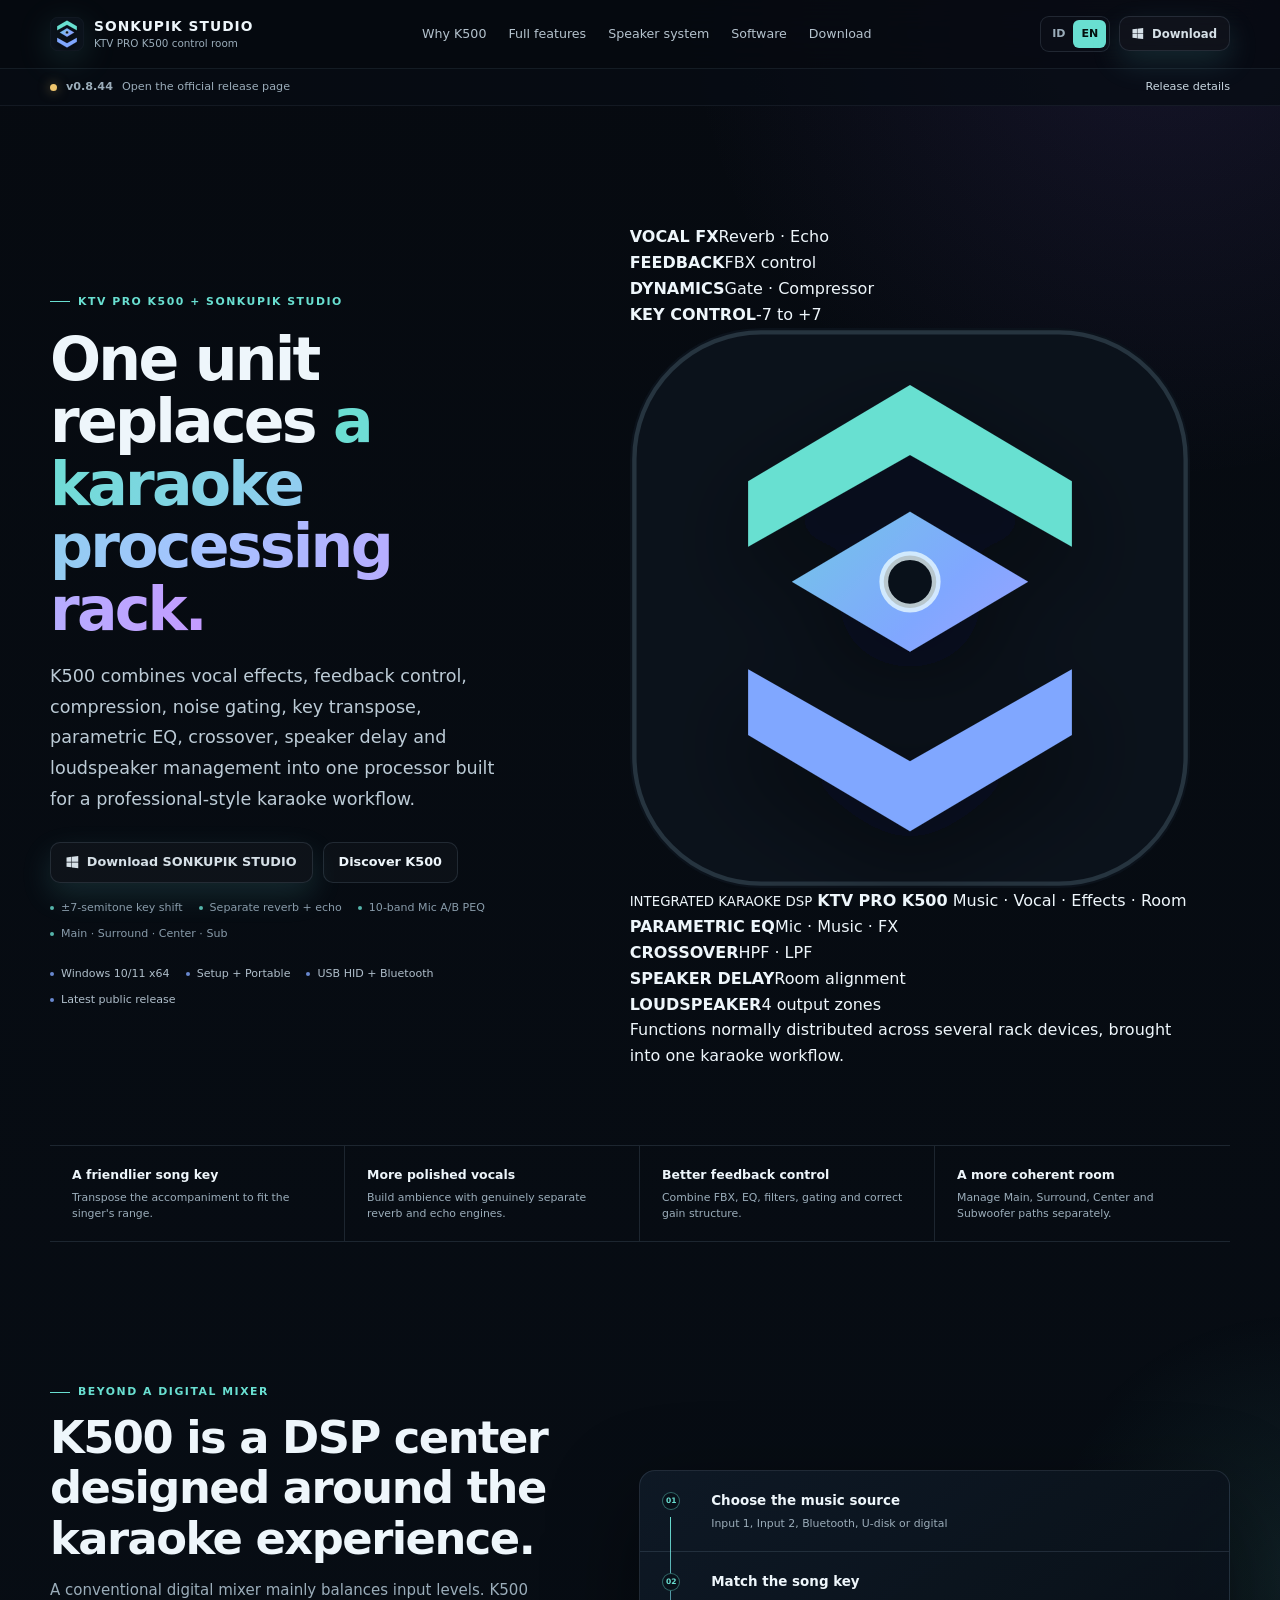
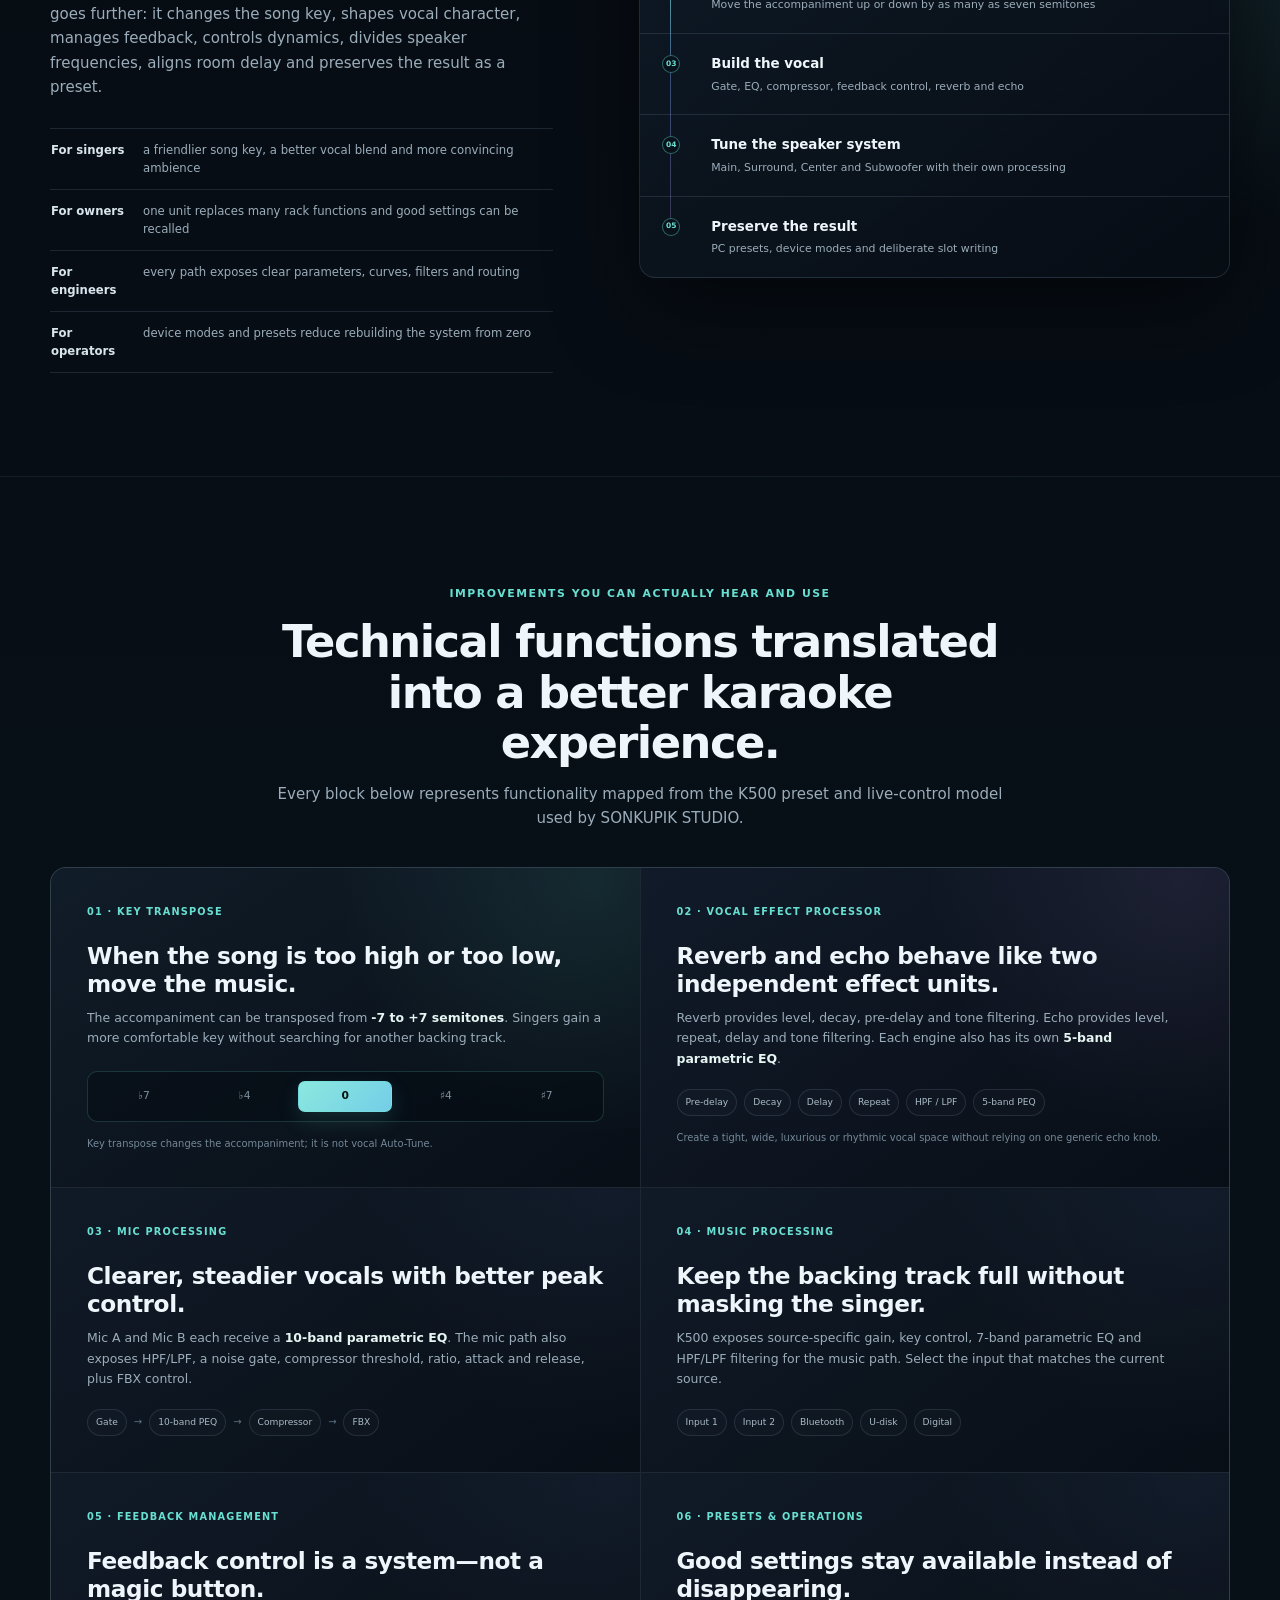
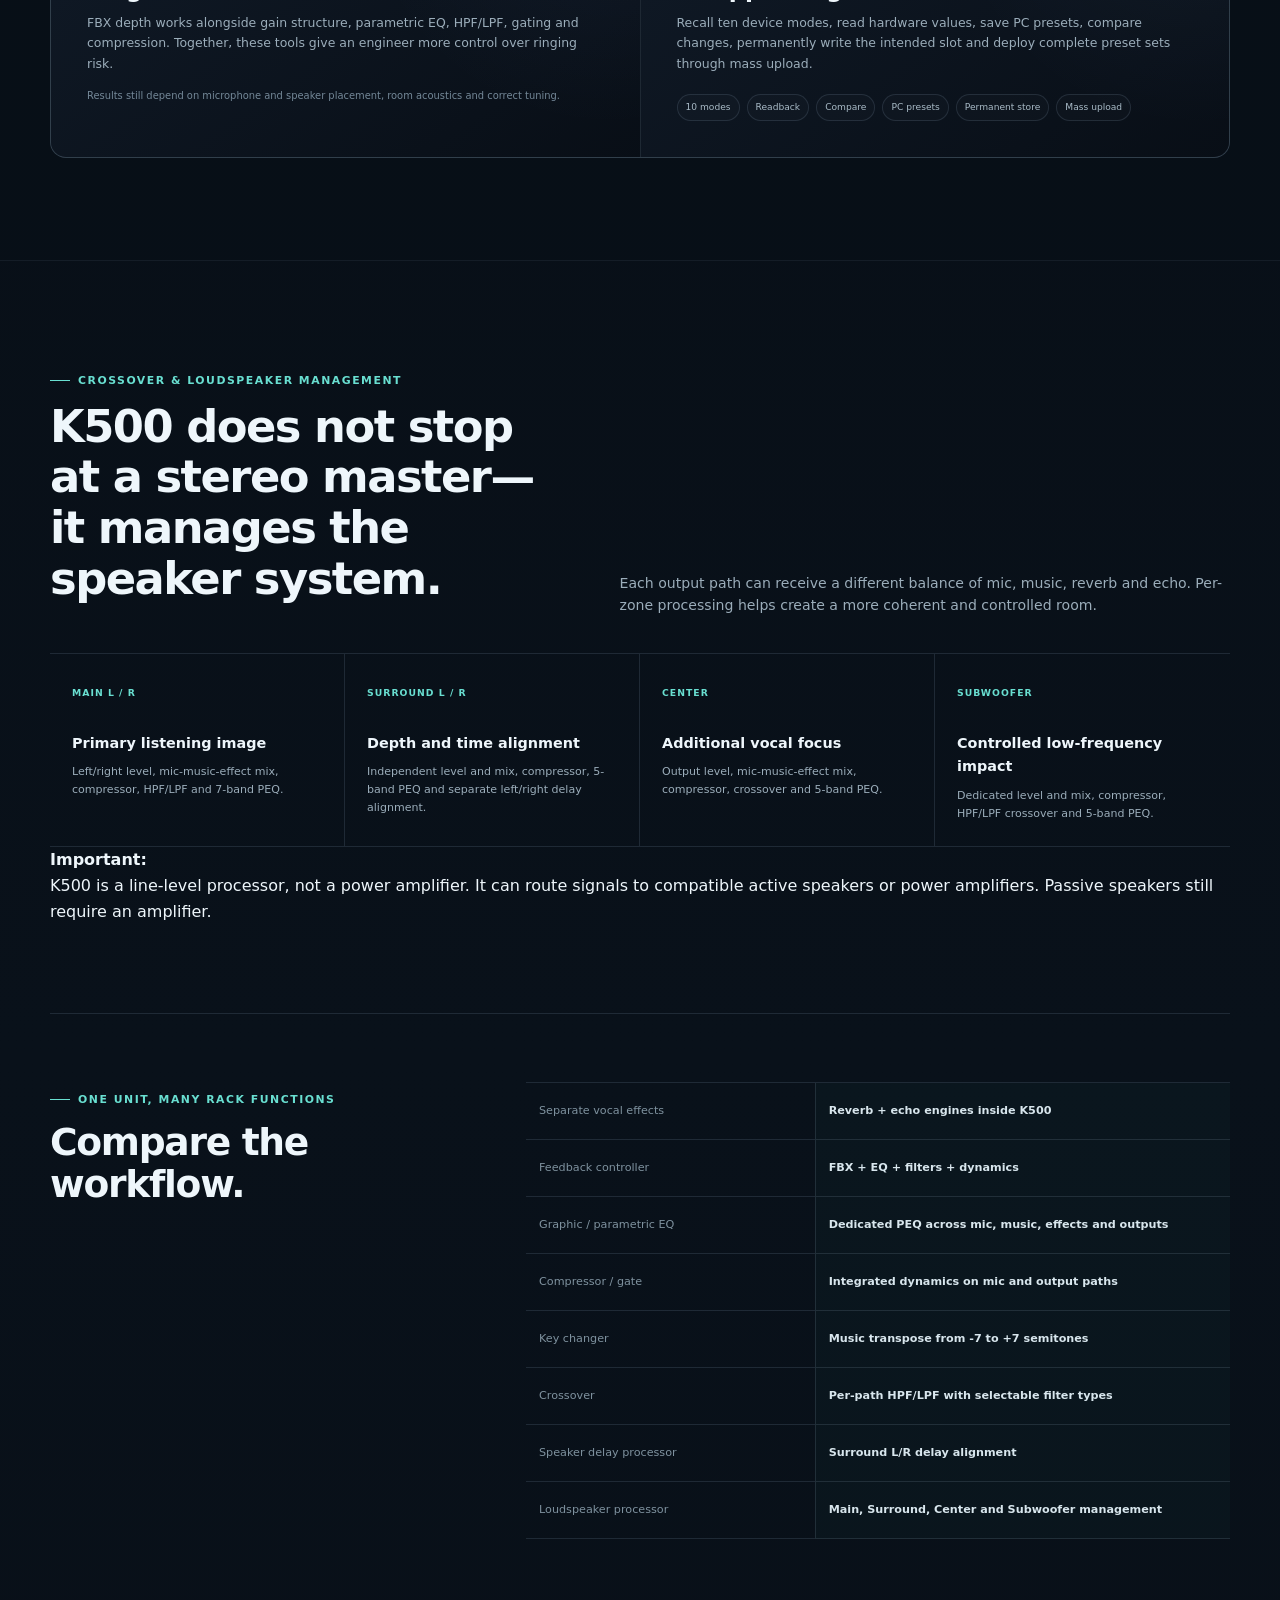
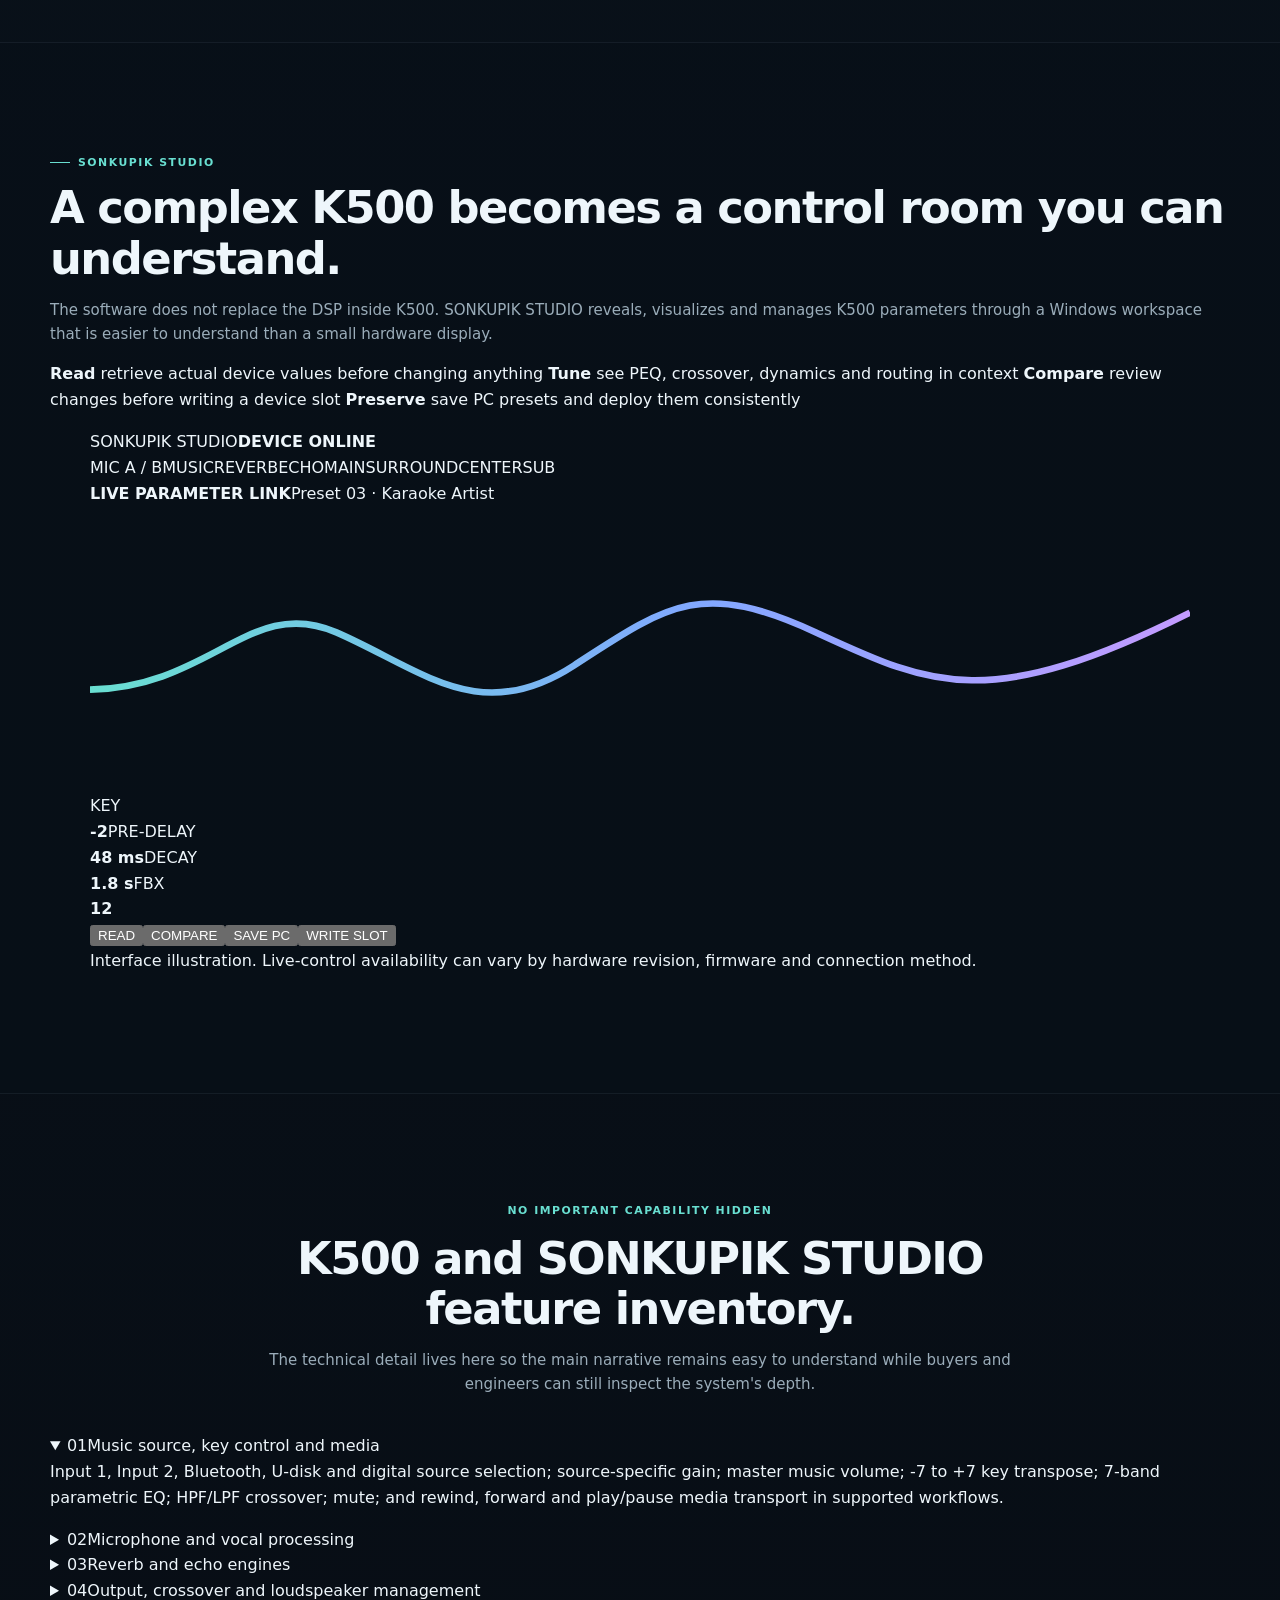
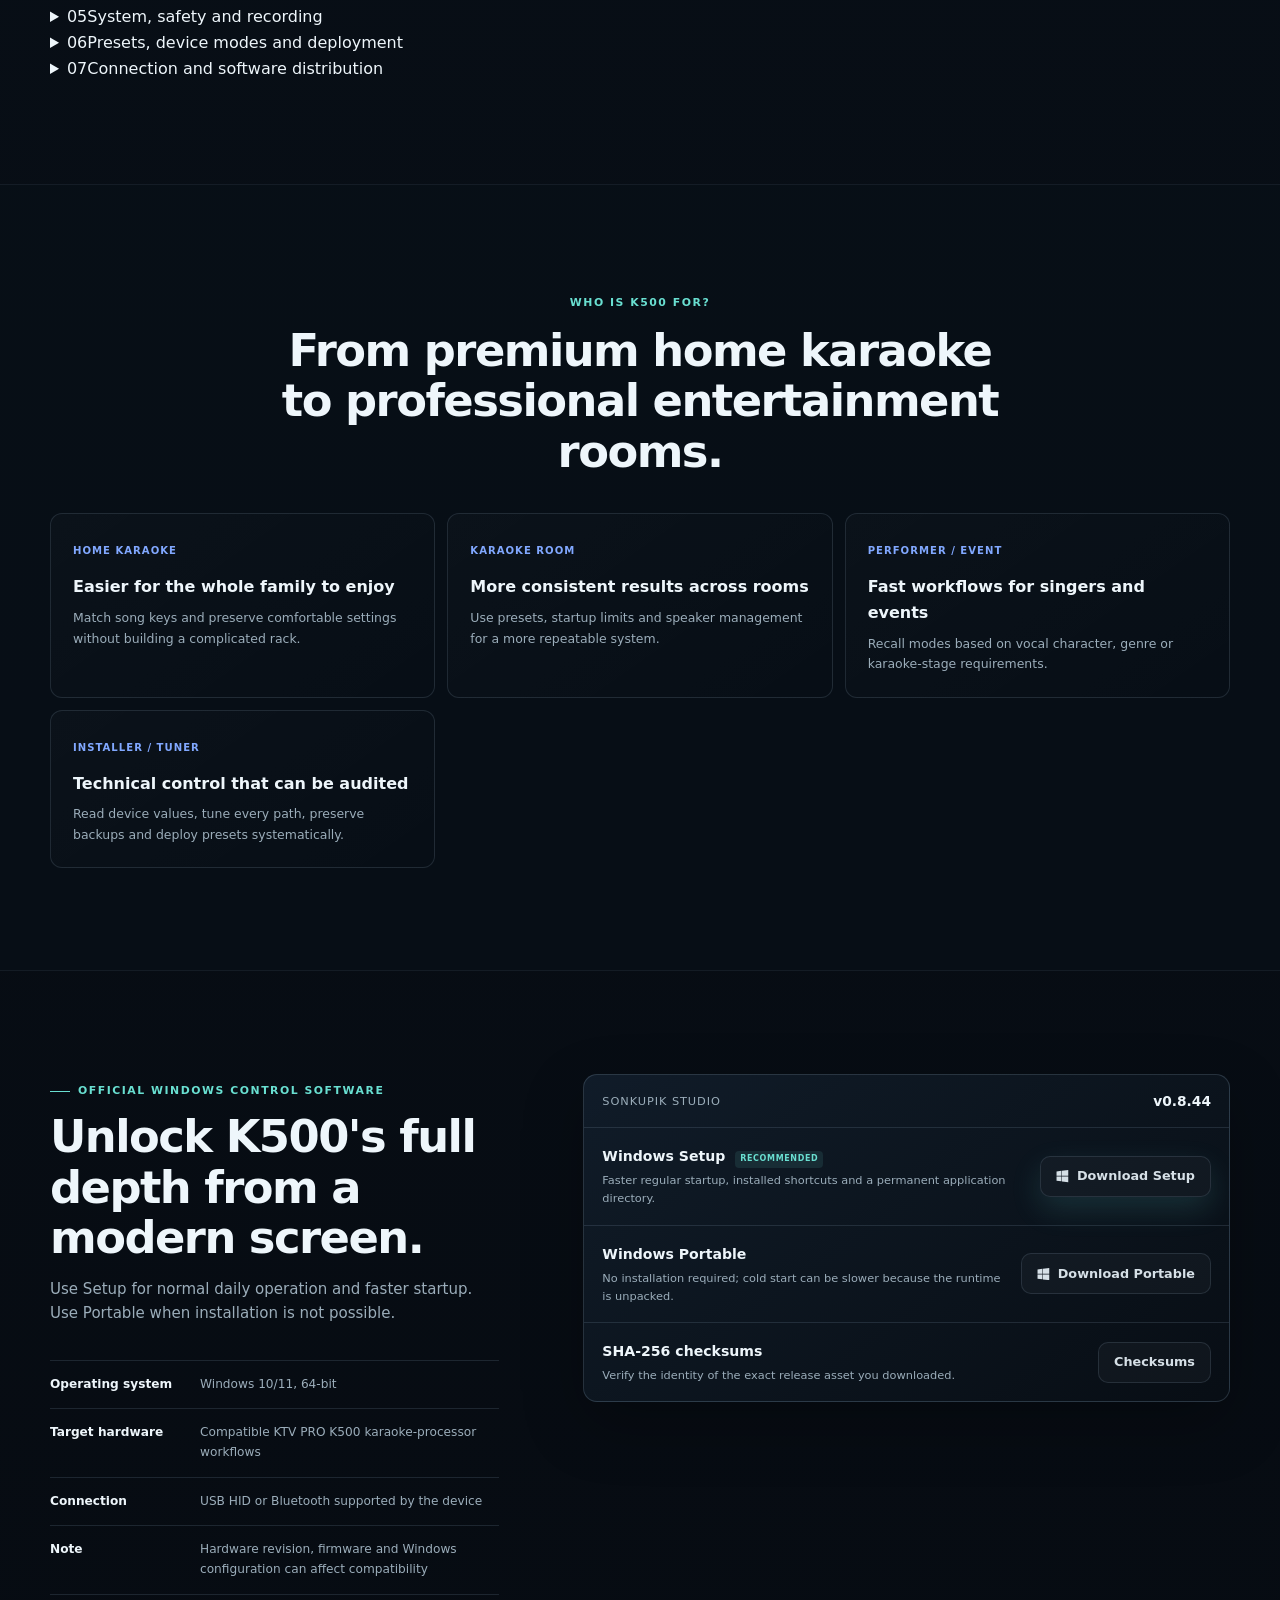
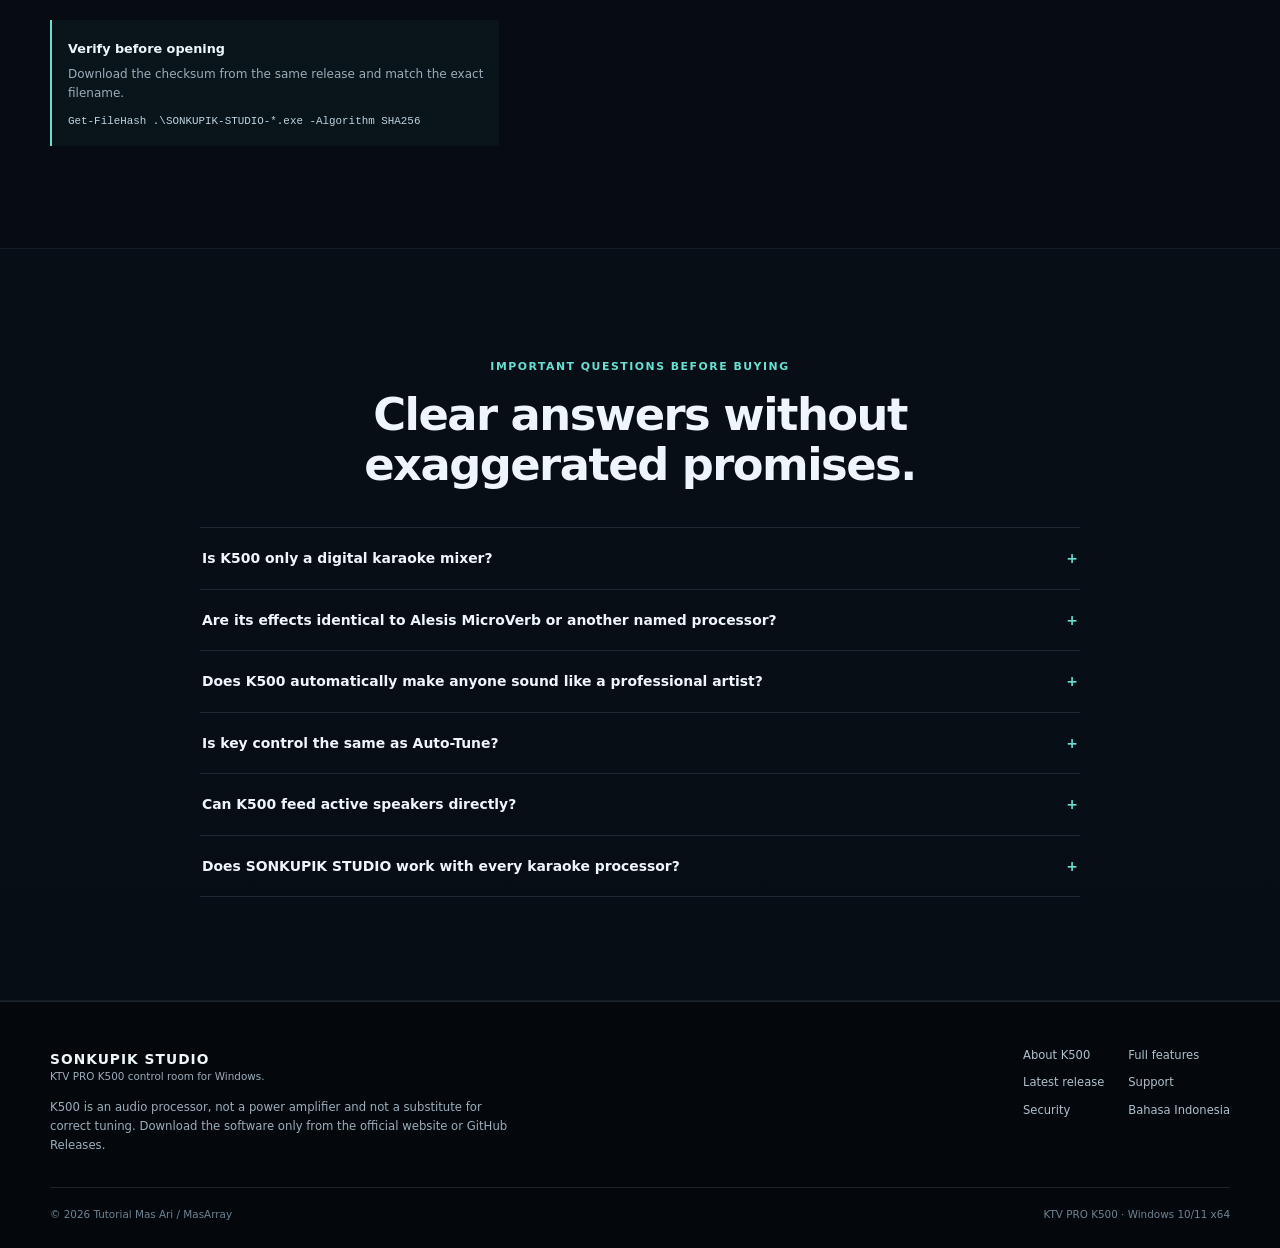
==== site/en/index.html @ 34086958 "Add English K500 landing page under en" ====
<!doctype html>
<html lang="en" data-site-root="../">
<head>
  <meta charset="utf-8">
  <meta name="viewport" content="width=device-width,initial-scale=1">
  <title>KTV PRO K500 — Complete Karaoke Processor + SONKUPIK STUDIO</title>
  <meta name="description" content="KTV PRO K500 combines vocal effects, feedback control, compressor, noise gate, key transpose, parametric EQ, crossover and loudspeaker management in one karaoke processor.">
  <meta name="robots" content="index,follow,max-image-preview:large,max-snippet:-1,max-video-preview:-1">
  <meta name="author" content="Tutorial Mas Ari / MasArray">
  <meta name="theme-color" content="#060a10">
  <meta name="color-scheme" content="dark">
  <meta name="referrer" content="strict-origin-when-cross-origin">
  <link rel="canonical" href="https://masarray.github.io/sonkupik-studio/en/">
  <link rel="alternate" hreflang="id" href="https://masarray.github.io/sonkupik-studio/">
  <link rel="alternate" hreflang="en" href="https://masarray.github.io/sonkupik-studio/en/">
  <link rel="alternate" hreflang="x-default" href="https://masarray.github.io/sonkupik-studio/">
  <link rel="sitemap" type="application/xml" href="https://masarray.github.io/sonkupik-studio/sitemap.xml">
  <meta property="og:title" content="KTV PRO K500 — One Unit Replaces a Karaoke Processing Rack">
  <meta property="og:description" content="Vocal effects, feedback control, compression, key transpose, parametric EQ, crossover and speaker management—integrated into one karaoke processor.">
  <meta property="og:type" content="website">
  <meta property="og:url" content="https://masarray.github.io/sonkupik-studio/en/">
  <meta property="og:site_name" content="SONKUPIK STUDIO">
  <meta property="og:image" content="https://masarray.github.io/sonkupik-studio/assets/sonkupik-studio-preview.svg">
  <meta property="og:locale" content="en_US">
  <meta property="og:locale:alternate" content="id_ID">
  <meta name="twitter:card" content="summary_large_image">
  <meta name="twitter:title" content="KTV PRO K500 + SONKUPIK STUDIO">
  <meta name="twitter:description" content="One karaoke DSP center for song key, vocals, feedback, speakers and presets.">
  <meta name="twitter:image" content="https://masarray.github.io/sonkupik-studio/assets/sonkupik-studio-preview.svg">
  <link rel="icon" href="../assets/sonkupik-mark.svg" type="image/svg+xml">
  <link rel="manifest" href="../site.webmanifest">
  <link rel="stylesheet" href="../styles.css">
  <link rel="stylesheet" href="../product-features.css">
  <script id="software-structured-data" type="application/ld+json">
  {
    "@context":"https://schema.org",
    "@graph":[
      {
        "@type":"WebSite",
        "@id":"https://masarray.github.io/sonkupik-studio/en/#website",
        "url":"https://masarray.github.io/sonkupik-studio/en/",
        "name":"SONKUPIK STUDIO",
        "inLanguage":"en"
      },
      {
        "@type":"Organization",
        "@id":"https://masarray.github.io/sonkupik-studio/#publisher",
        "name":"MasArray",
        "alternateName":"Tutorial Mas Ari",
        "url":"https://github.com/masarray"
      },
      {
        "@type":"Product",
        "@id":"https://masarray.github.io/sonkupik-studio/#k500",
        "name":"KTV PRO K500",
        "brand":{"@type":"Brand","name":"Recording Tech"},
        "category":"Purpose-built digital karaoke audio processor",
        "description":"An integrated karaoke processor with music key transpose, separate reverb and echo, feedback control, noise gate, compressor, parametric EQ, crossover and multi-output loudspeaker management.",
        "isRelatedTo":{"@id":"https://masarray.github.io/sonkupik-studio/#software"}
      },
      {
        "@type":"SoftwareApplication",
        "@id":"https://masarray.github.io/sonkupik-studio/#software",
        "name":"SONKUPIK STUDIO",
        "applicationCategory":"MultimediaApplication",
        "applicationSubCategory":"KTV PRO K500 control and preset-management software",
        "operatingSystem":"Windows 10/11 64-bit",
        "softwareVersion":"0.8.44",
        "description":"A Windows control room for reading, adjusting, comparing and preserving parameters on compatible KTV PRO K500 karaoke processors.",
        "url":"https://masarray.github.io/sonkupik-studio/en/",
        "downloadUrl":"https://github.com/masarray/sonkupik-studio/releases/latest",
        "releaseNotes":"https://github.com/masarray/sonkupik-studio/releases/latest",
        "isAccessibleForFree":true,
        "inLanguage":["id","en"],
        "featureList":[
          "Music key transpose from -7 to +7 semitones",
          "Separate reverb with level decay pre-delay filters and PEQ",
          "Separate echo with level repeat delay filters and PEQ",
          "10-band parametric EQ for Mic A and Mic B",
          "Parametric EQ across music effects and output paths",
          "Noise gate compressor and FBX feedback-control depth",
          "HPF LPF crossover and selectable filter types",
          "Main Surround Center and Subwoofer output management",
          "Independent left and right surround delay alignment",
          "Multi-source music routing with source-specific gain",
          "Ten equipment-mode or device slots",
          "PC presets mass upload readback compare and permanent store",
          "Live control through USB HID and Bluetooth"
        ],
        "publisher":{"@id":"https://masarray.github.io/sonkupik-studio/#publisher"},
        "offers":{
          "@type":"Offer",
          "price":"0",
          "priceCurrency":"USD",
          "availability":"https://schema.org/InStock",
          "url":"https://github.com/masarray/sonkupik-studio/releases/latest"
        }
      }
    ]
  }
  </script>
  <script src="../app.js" defer></script>
</head>
<body>
<a class="skip-link" href="#main">Skip to main content</a>

<header class="site-header">
  <div class="container nav-shell">
    <a class="brand" href="../" aria-label="SONKUPIK STUDIO home">
      <img class="brand-mark" src="../assets/sonkupik-mark.svg" width="34" height="34" alt="">
      <span class="brand-copy"><strong>SONKUPIK STUDIO</strong><small>KTV PRO K500 control room</small></span>
    </a>
    <nav class="desktop-nav" aria-label="Main navigation">
      <a href="#why">Why K500</a>
      <a href="#features">Full features</a>
      <a href="#speakers">Speaker system</a>
      <a href="#software">Software</a>
      <a href="#download">Download</a>
    </nav>
    <div class="nav-actions">
      <div class="lang-switch" aria-label="Language">
        <a href="../" lang="id">ID</a>
        <a href="./" lang="en" aria-current="page">EN</a>
      </div>
      <a class="button primary compact" data-download="setup" href="https://github.com/masarray/sonkupik-studio/releases/latest">Download</a>
    </div>
  </div>
</header>

<div class="release-strip" role="status" aria-live="polite">
  <div class="container release-strip-inner">
    <span class="status-dot" aria-hidden="true"></span>
    <strong data-release-version>v0.8.44</strong>
    <span data-release-status>Checking the official distribution…</span>
    <a data-release-link href="https://github.com/masarray/sonkupik-studio/releases/latest">Release details</a>
  </div>
</div>

<main id="main">
<section class="hero hero-convergence">
  <div class="container hero-grid">
    <div class="hero-copy">
      <span class="eyebrow">KTV PRO K500 + SONKUPIK STUDIO</span>
      <h1>One unit replaces <span>a karaoke processing rack.</span></h1>
      <p class="hero-lead">K500 combines vocal effects, feedback control, compression, noise gating, key transpose, parametric EQ, crossover, speaker delay and loudspeaker management into one processor built for a professional-style karaoke workflow.</p>
      <div class="hero-actions">
        <a class="button primary" data-download="setup" href="https://github.com/masarray/sonkupik-studio/releases/latest">Download SONKUPIK STUDIO</a>
        <a class="button secondary" href="#why">Discover K500</a>
      </div>
      <p class="micro-trust">
        <span>±7-semitone key shift</span>
        <span>Separate reverb + echo</span>
        <span>10-band Mic A/B PEQ</span>
        <span>Main · Surround · Center · Sub</span>
      </p>
      <div class="release-meta">
        <span>Windows 10/11 x64</span>
        <span>Setup + Portable</span>
        <span>USB HID + Bluetooth</span>
        <span data-release-date>Latest public release</span>
      </div>
    </div>

    <figure class="integrated-rack" aria-label="Multiple audio processing functions integrated into KTV PRO K500">
      <div class="rack-grid">
        <div class="rack-module"><b>VOCAL FX</b><span>Reverb · Echo</span></div>
        <div class="rack-module"><b>FEEDBACK</b><span>FBX control</span></div>
        <div class="rack-module"><b>DYNAMICS</b><span>Gate · Compressor</span></div>
        <div class="rack-module"><b>KEY CONTROL</b><span>-7 to +7</span></div>
        <div class="rack-core">
          <img src="../assets/sonkupik-mark.svg" alt="">
          <small>INTEGRATED KARAOKE DSP</small>
          <strong>KTV PRO K500</strong>
          <span>Music · Vocal · Effects · Room</span>
        </div>
        <div class="rack-module"><b>PARAMETRIC EQ</b><span>Mic · Music · FX</span></div>
        <div class="rack-module"><b>CROSSOVER</b><span>HPF · LPF</span></div>
        <div class="rack-module"><b>SPEAKER DELAY</b><span>Room alignment</span></div>
        <div class="rack-module"><b>LOUDSPEAKER</b><span>4 output zones</span></div>
      </div>
      <figcaption>Functions normally distributed across several rack devices, brought into one karaoke workflow.</figcaption>
    </figure>
  </div>
</section>

<section class="trust-band" aria-label="K500 value summary">
  <div class="container trust-grid">
    <div class="trust-item"><strong>A friendlier song key</strong><span>Transpose the accompaniment to fit the singer's range.</span></div>
    <div class="trust-item"><strong>More polished vocals</strong><span>Build ambience with genuinely separate reverb and echo engines.</span></div>
    <div class="trust-item"><strong>Better feedback control</strong><span>Combine FBX, EQ, filters, gating and correct gain structure.</span></div>
    <div class="trust-item"><strong>A more coherent room</strong><span>Manage Main, Surround, Center and Subwoofer paths separately.</span></div>
  </div>
</section>

<section id="why" class="section product-intro">
  <div class="container product-intro-grid">
    <div>
      <span class="eyebrow">Beyond a digital mixer</span>
      <h2>K500 is a DSP center designed around the karaoke experience.</h2>
      <p class="section-lead">A conventional digital mixer mainly balances input levels. K500 goes further: it changes the song key, shapes vocal character, manages feedback, controls dynamics, divides speaker frequencies, aligns room delay and preserves the result as a preset.</p>
      <div class="product-facts">
        <span><b>For singers</b> a friendlier song key, a better vocal blend and more convincing ambience</span>
        <span><b>For owners</b> one unit replaces many rack functions and good settings can be recalled</span>
        <span><b>For engineers</b> every path exposes clear parameters, curves, filters and routing</span>
        <span><b>For operators</b> device modes and presets reduce rebuilding the system from zero</span>
      </div>
    </div>
    <div class="signal-story" aria-label="K500 signal journey">
      <div><i>01</i><strong>Choose the music source</strong><span>Input 1, Input 2, Bluetooth, U-disk or digital</span></div>
      <div><i>02</i><strong>Match the song key</strong><span>Move the accompaniment up or down by as many as seven semitones</span></div>
      <div><i>03</i><strong>Build the vocal</strong><span>Gate, EQ, compressor, feedback control, reverb and echo</span></div>
      <div><i>04</i><strong>Tune the speaker system</strong><span>Main, Surround, Center and Subwoofer with their own processing</span></div>
      <div><i>05</i><strong>Preserve the result</strong><span>PC presets, device modes and deliberate slot writing</span></div>
    </div>
  </div>
</section>

<section id="features" class="section alt">
  <div class="container">
    <div class="section-heading centered">
      <span class="eyebrow">Improvements you can actually hear and use</span>
      <h2>Technical functions translated into a better karaoke experience.</h2>
      <p class="section-lead">Every block below represents functionality mapped from the K500 preset and live-control model used by SONKUPIK STUDIO.</p>
    </div>

    <div class="consumer-feature-grid">
      <article class="consumer-feature feature-key">
        <span class="feature-kicker">01 · KEY TRANSPOSE</span>
        <h3>When the song is too high or too low, move the music.</h3>
        <p>The accompaniment can be transposed from <strong>-7 to +7 semitones</strong>. Singers gain a more comfortable key without searching for another backing track.</p>
        <div class="key-tape" aria-label="Key transpose range"><span>♭7</span><span>♭4</span><b>0</b><span>♯4</span><span>♯7</span></div>
        <small>Key transpose changes the accompaniment; it is not vocal Auto-Tune.</small>
      </article>

      <article class="consumer-feature feature-fx">
        <span class="feature-kicker">02 · VOCAL EFFECT PROCESSOR</span>
        <h3>Reverb and echo behave like two independent effect units.</h3>
        <p>Reverb provides level, decay, pre-delay and tone filtering. Echo provides level, repeat, delay and tone filtering. Each engine also has its own <strong>5-band parametric EQ</strong>.</p>
        <div class="fx-pills"><span>Pre-delay</span><span>Decay</span><span>Delay</span><span>Repeat</span><span>HPF / LPF</span><span>5-band PEQ</span></div>
        <small>Create a tight, wide, luxurious or rhythmic vocal space without relying on one generic echo knob.</small>
      </article>

      <article class="consumer-feature">
        <span class="feature-kicker">03 · MIC PROCESSING</span>
        <h3>Clearer, steadier vocals with better peak control.</h3>
        <p>Mic A and Mic B each receive a <strong>10-band parametric EQ</strong>. The mic path also exposes HPF/LPF, a noise gate, compressor threshold, ratio, attack and release, plus FBX control.</p>
        <div class="mini-chain"><span>Gate</span><i>→</i><span>10-band PEQ</span><i>→</i><span>Compressor</span><i>→</i><span>FBX</span></div>
      </article>

      <article class="consumer-feature">
        <span class="feature-kicker">04 · MUSIC PROCESSING</span>
        <h3>Keep the backing track full without masking the singer.</h3>
        <p>K500 exposes source-specific gain, key control, 7-band parametric EQ and HPF/LPF filtering for the music path. Select the input that matches the current source.</p>
        <div class="source-list"><span>Input 1</span><span>Input 2</span><span>Bluetooth</span><span>U-disk</span><span>Digital</span></div>
      </article>

      <article class="consumer-feature">
        <span class="feature-kicker">05 · FEEDBACK MANAGEMENT</span>
        <h3>Feedback control is a system—not a magic button.</h3>
        <p>FBX depth works alongside gain structure, parametric EQ, HPF/LPF, gating and compression. Together, these tools give an engineer more control over ringing risk.</p>
        <small>Results still depend on microphone and speaker placement, room acoustics and correct tuning.</small>
      </article>

      <article class="consumer-feature">
        <span class="feature-kicker">06 · PRESETS & OPERATIONS</span>
        <h3>Good settings stay available instead of disappearing.</h3>
        <p>Recall ten device modes, read hardware values, save PC presets, compare changes, permanently write the intended slot and deploy complete preset sets through mass upload.</p>
        <div class="fx-pills"><span>10 modes</span><span>Readback</span><span>Compare</span><span>PC presets</span><span>Permanent store</span><span>Mass upload</span></div>
      </article>
    </div>
  </div>
</section>

<section id="speakers" class="section">
  <div class="container">
    <div class="split-heading">
      <div class="section-heading">
        <span class="eyebrow">Crossover & loudspeaker management</span>
        <h2>K500 does not stop at a stereo master—it manages the speaker system.</h2>
      </div>
      <p>Each output path can receive a different balance of mic, music, reverb and echo. Per-zone processing helps create a more coherent and controlled room.</p>
    </div>

    <div class="room-routing">
      <article><span>MAIN L / R</span><h3>Primary listening image</h3><p>Left/right level, mic-music-effect mix, compressor, HPF/LPF and 7-band PEQ.</p></article>
      <article><span>SURROUND L / R</span><h3>Depth and time alignment</h3><p>Independent level and mix, compressor, 5-band PEQ and separate left/right delay alignment.</p></article>
      <article><span>CENTER</span><h3>Additional vocal focus</h3><p>Output level, mic-music-effect mix, compressor, crossover and 5-band PEQ.</p></article>
      <article><span>SUBWOOFER</span><h3>Controlled low-frequency impact</h3><p>Dedicated level and mix, compressor, HPF/LPF crossover and 5-band PEQ.</p></article>
    </div>

    <div class="system-note">
      <strong>Important:</strong>
      <p>K500 is a line-level processor, not a power amplifier. It can route signals to compatible active speakers or power amplifiers. Passive speakers still require an amplifier.</p>
    </div>

    <div class="beyond-mixer">
      <div><span class="eyebrow">One unit, many rack functions</span><h2>Compare the workflow.</h2></div>
      <div class="comparison-grid">
        <span>Separate vocal effects</span><strong>Reverb + echo engines inside K500</strong>
        <span>Feedback controller</span><strong>FBX + EQ + filters + dynamics</strong>
        <span>Graphic / parametric EQ</span><strong>Dedicated PEQ across mic, music, effects and outputs</strong>
        <span>Compressor / gate</span><strong>Integrated dynamics on mic and output paths</strong>
        <span>Key changer</span><strong>Music transpose from -7 to +7 semitones</strong>
        <span>Crossover</span><strong>Per-path HPF/LPF with selectable filter types</strong>
        <span>Speaker delay processor</span><strong>Surround L/R delay alignment</strong>
        <span>Loudspeaker processor</span><strong>Main, Surround, Center and Subwoofer management</strong>
      </div>
    </div>
  </div>
</section>

<section id="software" class="section alt">
  <div class="container software-story-grid">
    <div>
      <span class="eyebrow">SONKUPIK STUDIO</span>
      <h2>A complex K500 becomes a control room you can understand.</h2>
      <p class="section-lead">The software does not replace the DSP inside K500. SONKUPIK STUDIO reveals, visualizes and manages K500 parameters through a Windows workspace that is easier to understand than a small hardware display.</p>
      <div class="software-benefits">
        <span><b>Read</b> retrieve actual device values before changing anything</span>
        <span><b>Tune</b> see PEQ, crossover, dynamics and routing in context</span>
        <span><b>Compare</b> review changes before writing a device slot</span>
        <span><b>Preserve</b> save PC presets and deploy them consistently</span>
      </div>
    </div>

    <figure class="software-console">
      <div class="console-top"><span>SONKUPIK STUDIO</span><b>DEVICE ONLINE</b></div>
      <div class="console-grid">
        <aside><span>MIC A / B</span><span>MUSIC</span><span>REVERB</span><span>ECHO</span><span>MAIN</span><span>SURROUND</span><span>CENTER</span><span>SUB</span></aside>
        <div class="console-main">
          <div class="console-status"><b>LIVE PARAMETER LINK</b><span>Preset 03 · Karaoke Artist</span></div>
          <div class="console-curve"><i></i><i></i><i></i><i></i><svg viewBox="0 0 500 130" preserveAspectRatio="none" aria-hidden="true"><path d="M0 83 C55 82 73 40 112 57 S177 100 220 72 S278 33 330 57 S408 94 500 48" fill="none" stroke="url(#console-gradient-en)" stroke-width="3"/><defs><linearGradient id="console-gradient-en"><stop stop-color="#69dfd1"/><stop offset=".55" stop-color="#81a8ff"/><stop offset="1" stop-color="#c49bff"/></linearGradient></defs></svg></div>
          <div class="console-controls"><span>KEY<br><b>-2</b></span><span>PRE-DELAY<br><b>48 ms</b></span><span>DECAY<br><b>1.8 s</b></span><span>FBX<br><b>12</b></span></div>
          <div class="console-actions"><button type="button">READ</button><button type="button">COMPARE</button><button type="button">SAVE PC</button><button class="active" type="button">WRITE SLOT</button></div>
        </div>
      </div>
      <figcaption>Interface illustration. Live-control availability can vary by hardware revision, firmware and connection method.</figcaption>
    </figure>
  </div>
</section>

<section class="section">
  <div class="container">
    <div class="section-heading centered">
      <span class="eyebrow">No important capability hidden</span>
      <h2>K500 and SONKUPIK STUDIO feature inventory.</h2>
      <p class="section-lead">The technical detail lives here so the main narrative remains easy to understand while buyers and engineers can still inspect the system's depth.</p>
    </div>

    <div class="feature-inventory">
      <details open>
        <summary><span>01</span>Music source, key control and media</summary>
        <div><p>Input 1, Input 2, Bluetooth, U-disk and digital source selection; source-specific gain; master music volume; -7 to +7 key transpose; 7-band parametric EQ; HPF/LPF crossover; mute; and rewind, forward and play/pause media transport in supported workflows.</p></div>
      </details>
      <details>
        <summary><span>02</span>Microphone and vocal processing</summary>
        <div><p>Mic A and Mic B level; 10-band PEQ for each group; EQ link; HPF/LPF; noise gate; compressor threshold, ratio, attack and release; shared FBX depth; top mic volume; initial and maximum mic volume.</p></div>
      </details>
      <details>
        <summary><span>03</span>Reverb and echo engines</summary>
        <div><p>Reverb level, decay, pre-delay, HPF, LPF and 5-band PEQ. Echo level, repeat, delay, HPF, LPF and 5-band PEQ. Reverb and echo levels can be distributed differently to each output.</p></div>
      </details>
      <details>
        <summary><span>04</span>Output, crossover and loudspeaker management</summary>
        <div><p>Main L/R, Surround L/R, Center and Subwoofer; output level; per-path mic, music, reverb and echo mix; compression; HPF/LPF and filter type; 7-band PEQ for Main plus 5-band PEQ for Surround, Center and Sub; independent left/right surround delay.</p></div>
      </details>
      <details>
        <summary><span>05</span>System, safety and recording</summary>
        <div><p>Top music, mic and effect volume; initial and maximum startup limits; use-initial-volume mode; initial effect level; U-disk and USB recording-level fields in supported hardware workflows; preset checksum; and device-state readback.</p></div>
      </details>
      <details>
        <summary><span>06</span>Presets, device modes and deployment</summary>
        <div><p>Ten equipment-mode slots; recall through USB and/or Bluetooth; PC presets; factory starting points; compare; permanent device-slot store; mass preset upload; and libraries organized by room, performer, genre or event.</p></div>
      </details>
      <details>
        <summary><span>07</span>Connection and software distribution</summary>
        <div><p>Live control through compatible USB HID and Bluetooth paths; Windows 10/11 64-bit; Setup and Portable packages; official GitHub release resolution; and SHA-256 files for download verification.</p></div>
      </details>
    </div>
  </div>
</section>

<section class="section alt">
  <div class="container">
    <div class="section-heading centered">
      <span class="eyebrow">Who is K500 for?</span>
      <h2>From premium home karaoke to professional entertainment rooms.</h2>
    </div>
    <div class="audience-grid">
      <article><span>HOME KARAOKE</span><h3>Easier for the whole family to enjoy</h3><p>Match song keys and preserve comfortable settings without building a complicated rack.</p></article>
      <article><span>KARAOKE ROOM</span><h3>More consistent results across rooms</h3><p>Use presets, startup limits and speaker management for a more repeatable system.</p></article>
      <article><span>PERFORMER / EVENT</span><h3>Fast workflows for singers and events</h3><p>Recall modes based on vocal character, genre or karaoke-stage requirements.</p></article>
      <article><span>INSTALLER / TUNER</span><h3>Technical control that can be audited</h3><p>Read device values, tune every path, preserve backups and deploy presets systematically.</p></article>
    </div>
  </div>
</section>

<section id="download" class="section">
  <div class="container download-shell">
    <div>
      <span class="eyebrow">Official Windows control software</span>
      <h2>Unlock K500's full depth from a modern screen.</h2>
      <p class="section-lead">Use Setup for normal daily operation and faster startup. Use Portable when installation is not possible.</p>
      <div class="compat-table">
        <div class="compat-row"><strong>Operating system</strong><span>Windows 10/11, 64-bit</span></div>
        <div class="compat-row"><strong>Target hardware</strong><span>Compatible KTV PRO K500 karaoke-processor workflows</span></div>
        <div class="compat-row"><strong>Connection</strong><span>USB HID or Bluetooth supported by the device</span></div>
        <div class="compat-row"><strong>Note</strong><span>Hardware revision, firmware and Windows configuration can affect compatibility</span></div>
      </div>
      <div class="verify-box">
        <strong>Verify before opening</strong>
        <p>Download the checksum from the same release and match the exact filename.</p>
        <code>Get-FileHash .\SONKUPIK-STUDIO-*.exe -Algorithm SHA256</code>
      </div>
    </div>

    <div class="release-panel">
      <div class="release-panel-head"><span data-release-name>SONKUPIK STUDIO</span><strong data-release-version>v0.8.44</strong></div>
      <div class="download-option">
        <div><h3>Windows Setup <span class="tag">RECOMMENDED</span></h3><p>Faster regular startup, installed shortcuts and a permanent application directory. <span data-setup-size></span></p></div>
        <a class="button primary" data-download="setup" href="https://github.com/masarray/sonkupik-studio/releases/latest">Download Setup</a>
      </div>
      <div class="download-option">
        <div><h3>Windows Portable</h3><p>No installation required; cold start can be slower because the runtime is unpacked. <span data-portable-size></span></p></div>
        <a class="button secondary" data-download="portable" href="https://github.com/masarray/sonkupik-studio/releases/latest">Download Portable</a>
      </div>
      <div class="download-option">
        <div><h3>SHA-256 checksums</h3><p>Verify the identity of the exact release asset you downloaded.</p></div>
        <a class="button secondary" data-download="checksums" href="https://github.com/masarray/sonkupik-studio/releases/latest">Checksums</a>
      </div>
    </div>
  </div>
</section>

<section id="faq" class="section alt">
  <div class="container">
    <div class="section-heading centered"><span class="eyebrow">Important questions before buying</span><h2>Clear answers without exaggerated promises.</h2></div>
    <div class="faq">
      <details><summary>Is K500 only a digital karaoke mixer?</summary><p>No. Mixing is one small part of the system. K500 also provides key transpose, vocal effects, feedback management, dynamics, parametric EQ, crossover, delay alignment, multi-output routing and preset management.</p></details>
      <details><summary>Are its effects identical to Alesis MicroVerb or another named processor?</summary><p>No identical algorithm is claimed. The comparison explains the functional category: K500 provides reverb and echo with professional-style parameters commonly found on separate effect processors.</p></details>
      <details><summary>Does K500 automatically make anyone sound like a professional artist?</summary><p>No device replaces singing technique, microphone quality, loudspeakers, room acoustics and correct tuning. K500 provides a comprehensive processing toolkit for a professional-style karaoke workflow.</p></details>
      <details><summary>Is key control the same as Auto-Tune?</summary><p>No. Key control transposes the accompaniment into a more comfortable range. Auto-Tune processes vocal pitch and is not a feature claimed on this page.</p></details>
      <details><summary>Can K500 feed active speakers directly?</summary><p>It can sit in a compatible line-level path feeding active speakers or power amplifiers. Check connector type, signal level and gain structure. Passive speakers still require an amplifier.</p></details>
      <details><summary>Does SONKUPIK STUDIO work with every karaoke processor?</summary><p>No. The software targets compatible KTV PRO K500 workflows. Hardware revision, firmware, connection method and Windows configuration can affect behavior.</p></details>
    </div>
  </div>
</section>
</main>

<footer class="site-footer">
  <div class="container">
    <div class="footer-grid">
      <div class="footer-copy">
        <a class="brand" href="../"><span class="brand-copy"><strong>SONKUPIK STUDIO</strong><small>KTV PRO K500 control room for Windows.</small></span></a>
        <p>K500 is an audio processor, not a power amplifier and not a substitute for correct tuning. Download the software only from the official website or GitHub Releases.</p>
      </div>
      <nav class="footer-links" aria-label="Footer">
        <a href="#why">About K500</a>
        <a href="#features">Full features</a>
        <a data-release-link href="https://github.com/masarray/sonkupik-studio/releases/latest">Latest release</a>
        <a href="https://github.com/masarray/sonkupik-studio/blob/main/SUPPORT.md">Support</a>
        <a href="https://github.com/masarray/sonkupik-studio/blob/main/SECURITY.md">Security</a>
        <a href="../" lang="id">Bahasa Indonesia</a>
      </nav>
    </div>
    <div class="footer-bottom"><span>© 2026 Tutorial Mas Ari / MasArray</span><span>KTV PRO K500 · Windows 10/11 x64</span></div>
  </div>
</footer>
</body>
</html>
---- site/styles.css ----
:root{color-scheme:dark;--bg:#060a10;--bg2:#09111a;--panel:#0d1722;--panel2:#111d2a;--line:rgba(160,190,214,.15);--line-strong:rgba(104,224,209,.34);--text:#eef6fb;--muted:#9badba;--dim:#718493;--cyan:#69dfd1;--blue:#81a8ff;--violet:#c49bff;--green:#6de0a8;--amber:#f0c56d;--shadow:0 30px 90px rgba(0,0,0,.46);--radius:16px;--max:1180px;font-family:Inter,ui-sans-serif,system-ui,-apple-system,BlinkMacSystemFont,"Segoe UI",sans-serif;font-synthesis:none;text-rendering:optimizeLegibility}*{box-sizing:border-box}html{scroll-behavior:smooth;scroll-padding-top:108px}body{margin:0;min-width:320px;color:var(--text);line-height:1.62;-webkit-font-smoothing:antialiased;background:radial-gradient(circle at 12% -10%,rgba(53,174,193,.16),transparent 32rem),radial-gradient(circle at 91% 0,rgba(133,94,222,.12),transparent 30rem),linear-gradient(180deg,var(--bg),var(--bg2) 46%,var(--bg))}body:before{content:"";position:fixed;inset:0;z-index:-1;opacity:.18;background-image:linear-gradient(rgba(255,255,255,.024) 1px,transparent 1px),linear-gradient(90deg,rgba(255,255,255,.024) 1px,transparent 1px);background-size:54px 54px;mask-image:linear-gradient(#000,transparent 80%)}::selection{background:rgba(105,223,209,.25);color:#fff}a{color:inherit;text-decoration:none}a:focus-visible,summary:focus-visible{outline:2px solid var(--cyan);outline-offset:4px}img,svg{display:block;max-width:100%}.container{width:min(calc(100% - 40px),var(--max));margin-inline:auto}.section{padding:clamp(68px,8vw,108px) 0}.section.alt{border-block:1px solid rgba(160,190,214,.08);background:rgba(9,16,24,.63)}h1,h2,h3,p{margin-top:0}.skip-link{position:fixed;left:16px;top:-80px;z-index:100;padding:9px 13px;border-radius:8px;background:var(--cyan);color:#04100e;font-weight:700}.skip-link:focus{top:16px}.site-header{position:sticky;top:0;z-index:50;border-bottom:1px solid rgba(160,190,214,.1);background:rgba(6,10,16,.84);backdrop-filter:blur(18px) saturate(130%)}.nav-shell{min-height:68px;display:flex;align-items:center;justify-content:space-between;gap:24px}.brand{display:inline-flex;align-items:center;gap:10px;min-width:max-content}.brand-mark{width:34px;height:34px;filter:drop-shadow(0 8px 16px rgba(105,223,209,.15))}.brand-copy{display:grid;line-height:1.08}.brand-copy strong{font-size:.86rem;letter-spacing:.075em;font-weight:730}.brand-copy small{margin-top:4px;color:var(--muted);font-size:.65rem}.desktop-nav{display:flex;gap:22px;color:#b5c3ce;font-size:.79rem}.desktop-nav a:hover,.footer-links a:hover{color:#fff}.nav-actions{display:flex;align-items:center;gap:9px}.lang-switch{display:inline-flex;padding:3px;border:1px solid var(--line);border-radius:9px;background:rgba(255,255,255,.014)}.lang-switch a{padding:5px 8px;border-radius:6px;color:var(--muted);font-size:.69rem;font-weight:750}.lang-switch a[aria-current=page]{background:var(--cyan);color:#04100e}.button{min-height:41px;display:inline-flex;align-items:center;justify-content:center;gap:8px;padding:9px 15px;border:1px solid var(--line);border-radius:10px;font-size:.8rem;font-weight:720;transition:transform .16s ease,border-color .16s ease,background .16s ease,box-shadow .16s ease}.button:hover{transform:translateY(-1px);border-color:rgba(117,228,216,.48)}.button.primary{border-color:transparent;color:#05100f;background:linear-gradient(135deg,#87e8de,#70cde6);box-shadow:0 12px 30px rgba(92,199,198,.16)}.button.secondary{background:rgba(255,255,255,.025)}.button.compact{min-height:35px;padding:7px 12px;font-size:.73rem}.button[data-fallback=true]{background:rgba(255,255,255,.03);color:#d6e0e7;border-color:var(--line)}.release-strip{border-bottom:1px solid rgba(160,190,214,.08);background:rgba(7,13,20,.76)}.release-strip-inner{min-height:36px;display:flex;align-items:center;gap:9px;color:var(--muted);font-size:.7rem}.status-dot{width:7px;height:7px;flex:0 0 auto;border-radius:50%;background:var(--amber);box-shadow:0 0 12px rgba(240,197,109,.55)}.status-dot.ready{background:var(--green);box-shadow:0 0 12px rgba(109,224,168,.65)}.release-strip a{margin-left:auto;color:#cbd8e2}.hero{padding:clamp(62px,8vw,102px) 0 44px}.hero-grid{display:grid;grid-template-columns:minmax(0,.84fr) minmax(500px,1.16fr);align-items:center;gap:clamp(40px,6vw,76px)}.eyebrow{display:inline-flex;align-items:center;gap:8px;color:var(--cyan);font-size:.68rem;font-weight:780;letter-spacing:.14em;text-transform:uppercase}.eyebrow:before{content:"";width:20px;height:1px;background:currentColor}h1{max-width:670px;margin:17px 0 20px;font-size:clamp(2.35rem,4.7vw,3.8rem);line-height:1.04;letter-spacing:-.046em;font-weight:590}h1 span{color:transparent;background:linear-gradient(100deg,var(--cyan),#a5c4ff 55%,var(--violet));background-clip:text}.hero-lead{max-width:620px;color:#bccbd6;font-size:clamp(.98rem,1.5vw,1.1rem);line-height:1.76}.hero-actions{display:flex;flex-wrap:wrap;gap:10px;margin-top:27px}.micro-trust,.release-meta{display:flex;flex-wrap:wrap;gap:8px 16px;color:#899cab;font-size:.69rem}.micro-trust{margin:16px 0 0}.release-meta{margin-top:22px;color:#afbeca}.micro-trust span,.release-meta span{display:inline-flex;align-items:center;gap:7px}.micro-trust span:before,.release-meta span:before{content:"";width:4px;height:4px;border-radius:50%;background:var(--cyan);opacity:.8}.release-meta span:before{background:var(--blue)}.product-visual{position:relative;min-width:0;margin:0;padding:34px 0 22px}.visual-halo{position:absolute;inset:8% 1% 1%;border-radius:50%;filter:blur(24px);background:radial-gradient(circle,rgba(105,223,209,.14),rgba(129,168,255,.08) 44%,transparent 70%)}.studio-window{position:relative;z-index:1;width:100%;max-width:700px;overflow:hidden;contain:layout paint;border:1px solid rgba(161,205,224,.22);border-radius:17px;background:linear-gradient(145deg,rgba(16,28,41,.99),rgba(6,11,17,.99));box-shadow:var(--shadow),inset 0 1px rgba(255,255,255,.055);transform:perspective(1400px) rotateY(-3deg) rotateX(1.25deg)}.window-bar{height:40px;display:flex;align-items:center;justify-content:space-between;padding:0 13px;border-bottom:1px solid var(--line);background:rgba(255,255,255,.018)}.window-brand,.session-meta{display:flex;align-items:center;gap:8px}.window-brand img{width:20px;height:20px}.window-brand span{font-size:.61rem;font-weight:750;letter-spacing:.07em}.session-meta span{color:var(--dim);font-size:.47rem;letter-spacing:.1em}.session-meta b{color:var(--green);font-size:.49rem;letter-spacing:.09em}.device-bar{height:38px;display:flex;align-items:center;gap:10px;padding:0 12px;border-bottom:1px solid var(--line);color:#8fa1b0;font-size:.53rem}.device-bar strong{min-width:0;overflow:hidden;text-overflow:ellipsis;white-space:nowrap;color:var(--cyan);font-size:.51rem}.device-bar em{font-style:normal;color:#6f8494}.device-bar button{margin-left:auto;padding:5px 8px;border:1px solid rgba(105,223,209,.25);border-radius:6px;background:rgba(105,223,209,.06);color:#bdeee8;font-size:.45rem}.online-dot{display:inline-block;width:5px;height:5px;margin-right:6px;border-radius:50%;background:var(--green);box-shadow:0 0 8px var(--green)}.studio-body{height:350px;display:grid;grid-template-columns:27% 1fr}.studio-sidebar{padding:11px 9px;border-right:1px solid var(--line);background:rgba(0,0,0,.11)}.side-label{margin:3px 5px 8px;color:#667988;font-size:.46rem;letter-spacing:.13em;text-transform:uppercase}.side-label.lower{margin-top:12px}.side-row{min-height:29px;display:grid;grid-template-columns:5px 1fr auto;align-items:center;gap:7px;margin:5px 0;padding:0 7px;border:1px solid rgba(143,173,198,.08);border-radius:7px;color:#8fa1b0;background:rgba(255,255,255,.012);font-size:.5rem}.side-row i{width:5px;height:5px;border-radius:50%;background:currentColor}.side-row b{color:#607483;font-size:.43rem;font-weight:600}.side-row.active{color:var(--text);border-color:rgba(105,223,209,.3);background:rgba(105,223,209,.07)}.side-row.active b{color:var(--cyan)}.studio-main{min-width:0;padding:11px;display:grid;grid-template-rows:auto auto 1fr auto auto;gap:8px}.panel-head{display:flex;align-items:center;justify-content:space-between}.panel-head span{color:#c9d7df;font-size:.57rem;font-weight:700}.panel-head strong{color:var(--cyan);font-size:.46rem;letter-spacing:.07em}.meter-row{display:grid;grid-template-columns:repeat(4,1fr);gap:6px}.meter{height:36px;display:grid;grid-template-columns:auto 1fr auto;align-items:center;gap:5px;padding:5px 6px;border:1px solid var(--line);border-radius:7px;background:rgba(255,255,255,.015)}.meter b,.meter em{font-size:.43rem;font-style:normal}.meter b{color:#aabcc9}.meter em{color:#6e8291}.meter span{height:3px;border-radius:4px;background:linear-gradient(90deg,var(--cyan) var(--level),rgba(255,255,255,.06) var(--level))}.eq-panel{position:relative;min-height:157px;overflow:hidden;border:1px solid var(--line);border-radius:9px;background:linear-gradient(180deg,rgba(10,19,28,.86),rgba(5,11,17,.94))}.eq-grid{position:absolute;inset:0;opacity:.34;background-image:linear-gradient(rgba(166,190,211,.09) 1px,transparent 1px),linear-gradient(90deg,rgba(166,190,211,.09) 1px,transparent 1px);background-size:100% 25%,12.5% 100%}.eq-panel svg{position:absolute;inset:9% 3%;width:94%;height:82%}.control-row{display:grid;grid-template-columns:repeat(5,1fr);gap:6px}.control{min-height:53px;display:grid;grid-template-columns:25px 1fr;grid-template-rows:auto auto;align-items:center;gap:0 6px;padding:6px;border:1px solid var(--line);border-radius:8px;background:rgba(255,255,255,.013)}.knob{grid-row:1/3;width:23px;height:23px;border:4px solid #314452;border-top-color:var(--cyan);border-right-color:var(--blue);border-radius:50%;transform:rotate(-28deg)}.control b{font-size:.45rem}.control small{color:#6e8190;font-size:.4rem}.action-bar{display:flex;align-items:center;gap:6px;padding-top:1px}.action-bar>span{margin-right:auto;color:#687c8b;font-size:.43rem}.action-bar button{padding:5px 7px;border:1px solid var(--line);border-radius:6px;background:rgba(255,255,255,.018);color:#9cafbd;font-size:.43rem}.action-bar button.accent{border-color:rgba(105,223,209,.25);color:#b9eee8;background:rgba(105,223,209,.055)}.floating-chip{position:absolute;z-index:2;display:grid;gap:2px;min-width:145px;padding:9px 11px;border:1px solid rgba(135,184,210,.22);border-radius:10px;background:rgba(9,16,24,.9);backdrop-filter:blur(14px);box-shadow:0 16px 38px rgba(0,0,0,.33)}.floating-chip strong{font-size:.67rem;font-weight:650}.floating-chip span{color:var(--muted);font-size:.54rem}.chip-one{right:-10px;top:7%}.chip-two{left:-10px;bottom:5%}.product-visual figcaption{margin-top:14px;color:#687c8b;text-align:center;font-size:.61rem}.trust-band{padding:16px 0 30px}.trust-grid{display:grid;grid-template-columns:repeat(4,1fr);border-block:1px solid var(--line)}.trust-item{padding:19px 22px;border-right:1px solid var(--line)}.trust-item:last-child{border-right:0}.trust-item strong{display:block;font-size:.78rem;font-weight:650}.trust-item span{display:block;margin-top:4px;color:var(--muted);font-size:.68rem;line-height:1.5}.section-heading{max-width:745px;margin-bottom:36px}.section-heading.centered{margin-inline:auto;text-align:center}.section-heading.centered .eyebrow:before{display:none}h2{margin:12px 0 13px;font-size:clamp(1.75rem,3.5vw,2.85rem);line-height:1.13;letter-spacing:-.034em;font-weight:590}.section-lead{color:var(--muted);font-size:.94rem}.proof-grid{display:grid;grid-template-columns:repeat(3,1fr);border-block:1px solid var(--line)}.proof-grid article{padding:24px 24px 25px;border-right:1px solid var(--line)}.proof-grid article:last-child{border-right:0}.proof-grid span,.capability-index,.workflow-index{display:block;color:var(--cyan);font-size:.62rem;font-weight:760;letter-spacing:.12em}.proof-grid h3{margin:10px 0 7px;font-size:1rem;font-weight:620}.proof-grid p{margin:0;color:var(--muted);font-size:.78rem}.split-heading{display:grid;grid-template-columns:.9fr 1.1fr;align-items:end;gap:70px;margin-bottom:36px}.split-heading .section-heading{margin:0}.split-heading>p{margin:0;color:var(--muted);font-size:.88rem}.capability-list{border-top:1px solid var(--line)}.capability-list article{display:grid;grid-template-columns:54px .8fr 1.25fr;align-items:start;gap:20px;padding:25px 0;border-bottom:1px solid var(--line)}.capability-list h3{margin:0;font-size:1.03rem;font-weight:620}.capability-list p{margin:0;color:var(--muted);font-size:.81rem}.workflow{display:grid;grid-template-columns:repeat(4,1fr);counter-reset:flow;border-top:1px solid var(--line)}.workflow article{position:relative;padding:27px 22px 21px;border-bottom:1px solid var(--line);border-right:1px solid var(--line)}.workflow article:last-child{border-right:0}.workflow article:after{content:"→";position:absolute;right:-8px;top:28px;z-index:2;color:var(--cyan);font-size:.8rem}.workflow article:last-child:after{display:none}.workflow h3{margin:10px 0 8px;font-size:.98rem;font-weight:620}.workflow p{margin:0;color:var(--muted);font-size:.77rem}.audience-grid{display:grid;grid-template-columns:repeat(3,1fr);gap:12px}.audience-grid article{min-height:155px;padding:22px;border:1px solid var(--line);border-radius:12px;background:linear-gradient(145deg,rgba(255,255,255,.018),rgba(255,255,255,.005))}.audience-grid span{color:var(--blue);font-size:.63rem;font-weight:760;letter-spacing:.1em}.audience-grid h3{margin:12px 0 8px;font-size:1rem;font-weight:620}.audience-grid p{margin:0;color:var(--muted);font-size:.78rem}.download-shell{display:grid;grid-template-columns:.82fr 1.18fr;gap:clamp(38px,7vw,84px);align-items:start}.verify-box{margin-top:25px;padding:15px 16px;border-left:2px solid var(--cyan);background:rgba(105,223,209,.045)}.verify-box strong{font-size:.8rem}.verify-box p{margin:4px 0 10px;color:var(--muted);font-size:.75rem}.verify-box code{display:block;overflow:auto;color:#bed4e1;font-size:.68rem;white-space:nowrap}.release-panel{overflow:hidden;border:1px solid rgba(160,190,214,.2);border-radius:14px;background:linear-gradient(145deg,rgba(17,29,42,.95),rgba(8,14,21,.98));box-shadow:0 22px 60px rgba(0,0,0,.25)}.release-panel-head{display:flex;align-items:center;justify-content:space-between;padding:15px 18px;border-bottom:1px solid var(--line)}.release-panel-head span{color:var(--muted);font-size:.71rem;letter-spacing:.08em}.release-panel-head strong{font-size:.86rem}.download-option{display:grid;grid-template-columns:1fr auto;align-items:center;gap:20px;padding:17px 18px;border-bottom:1px solid var(--line)}.download-option:last-child{border-bottom:0}.download-option h3{margin:0 0 3px;font-size:.88rem;font-weight:650}.download-option p{margin:0;color:var(--muted);font-size:.71rem}.tag{display:inline-flex;margin-left:5px;padding:2px 5px;border-radius:4px;background:rgba(105,223,209,.1);color:var(--cyan);font-size:.5rem;letter-spacing:.08em}.compat-table{margin-top:34px;border-top:1px solid var(--line)}.compat-row{display:grid;grid-template-columns:150px 1fr;padding:14px 0;border-bottom:1px solid var(--line);font-size:.76rem}.compat-row strong{font-weight:650}.compat-row span{color:var(--muted)}.faq{max-width:880px;margin:0 auto;border-top:1px solid var(--line)}.faq details{border-bottom:1px solid var(--line)}.faq summary{padding:19px 2px;cursor:pointer;list-style:none;font-size:.87rem;font-weight:620}.faq summary::-webkit-details-marker{display:none}.faq summary:after{content:"+";float:right;color:var(--cyan)}.faq details[open] summary:after{content:"−"}.faq p{max-width:760px;margin:-4px 0 19px;color:var(--muted);font-size:.79rem}.site-footer{padding:44px 0 26px;border-top:1px solid var(--line);background:rgba(4,8,13,.76)}.footer-grid{display:flex;align-items:flex-start;justify-content:space-between;gap:40px}.footer-copy{max-width:470px}.footer-copy p{margin:16px 0 0;color:var(--muted);font-size:.73rem}.footer-links{display:grid;grid-template-columns:repeat(2,max-content);gap:9px 24px;color:#afbfcb;font-size:.72rem}.footer-bottom{display:flex;justify-content:space-between;gap:20px;margin-top:32px;padding-top:18px;border-top:1px solid var(--line);color:#6f8392;font-size:.65rem}@media(max-width:1000px){.desktop-nav{display:none}.hero-grid{grid-template-columns:1fr}.hero-copy{max-width:760px}.product-visual{max-width:760px;margin-inline:auto}.studio-window{max-width:none;transform:none}.chip-one{right:0}.chip-two{left:0}.split-heading{grid-template-columns:1fr;gap:14px}.download-shell{grid-template-columns:1fr}.proof-grid,.audience-grid{grid-template-columns:1fr}.proof-grid article{border-right:0;border-bottom:1px solid var(--line)}.proof-grid article:last-child{border-bottom:0}}@media(max-width:760px){.container{width:min(calc(100% - 28px),var(--max))}.section{padding:58px 0}.nav-shell{min-height:62px}.brand-copy small{display:none}.nav-actions .button{display:none}.hero{padding-top:50px}.hero-grid{gap:30px}h1{font-size:clamp(2.1rem,12vw,3.05rem)}.product-visual{padding:15px 0 20px}.floating-chip{display:none}.studio-body{height:300px;grid-template-columns:25% 1fr}.studio-sidebar{padding:7px 5px}.side-row{grid-template-columns:4px 1fr;min-height:25px;padding:0 5px;font-size:.42rem}.side-row b{display:none}.side-label{font-size:.38rem}.studio-main{padding:7px;gap:6px}.meter-row{grid-template-columns:repeat(2,1fr)}.meter{height:29px}.meter:nth-child(n+3){display:none}.control-row{grid-template-columns:repeat(3,1fr)}.control:nth-child(n+4){display:none}.action-bar button:nth-of-type(-n+2){display:none}.trust-grid{grid-template-columns:1fr 1fr}.trust-item:nth-child(2){border-right:0}.trust-item:nth-child(-n+2){border-bottom:1px solid var(--line)}.capability-list article{grid-template-columns:42px 1fr;gap:12px}.capability-list article p{grid-column:2}.workflow{grid-template-columns:1fr}.workflow article{border-right:0}.workflow article:after{content:"↓";right:18px;top:auto;bottom:-9px}.download-option{grid-template-columns:1fr}.download-option .button{justify-self:start}.compat-row{grid-template-columns:1fr;gap:3px}.footer-grid,.footer-bottom{display:grid}.footer-links{grid-template-columns:1fr 1fr}}@media(max-width:480px){.trust-grid{grid-template-columns:1fr}.trust-item{border-right:0;border-bottom:1px solid var(--line)}.trust-item:last-child{border-bottom:0}.studio-body{grid-template-columns:1fr}.studio-sidebar{display:none}.window-brand span,.session-meta span,.device-bar em{display:none}.workflow article{padding-inline:8px}.footer-links{grid-template-columns:1fr}}@media(prefers-reduced-motion:reduce){html{scroll-behavior:auto}.button{transition:none}}
---- site/product-features.css ----
/* KTV PRO K500 product education layer.
   Kept separate from the global shell so the landing remains easy to audit. */

.product-intro {
  position: relative;
  overflow: hidden;
}

.product-intro::before {
  content: "";
  position: absolute;
  width: 34rem;
  height: 34rem;
  right: -18rem;
  top: 2rem;
  border-radius: 50%;
  background: radial-gradient(circle, rgba(104,224,209,.09), transparent 69%);
  pointer-events: none;
}

.product-intro-grid {
  display: grid;
  grid-template-columns: minmax(0,.92fr) minmax(390px,1.08fr);
  gap: clamp(42px,7vw,86px);
  align-items: center;
}

.product-facts {
  margin-top: 28px;
  border-top: 1px solid var(--line);
}

.product-facts span {
  display: grid;
  grid-template-columns: 78px 1fr;
  gap: 14px;
  padding: 12px 1px;
  border-bottom: 1px solid var(--line);
  color: var(--muted);
  font-size: .73rem;
  line-height: 1.55;
}

.product-facts b {
  color: #d8e5ec;
  font-weight: 650;
}

.signal-story {
  position: relative;
  border: 1px solid var(--line);
  border-radius: var(--radius);
  background: linear-gradient(145deg, rgba(16,27,40,.87), rgba(7,13,20,.96));
  box-shadow: var(--shadow);
}

.signal-story::before {
  content: "";
  position: absolute;
  left: 30px;
  top: 46px;
  bottom: 46px;
  width: 1px;
  background: linear-gradient(var(--cyan), rgba(128,167,255,.4), rgba(196,155,255,.25));
}

.signal-story div {
  position: relative;
  display: grid;
  grid-template-columns: 34px 1fr;
  gap: 3px 15px;
  padding: 19px 22px;
  border-bottom: 1px solid var(--line);
}

.signal-story div:last-child {
  border-bottom: 0;
}

.signal-story i {
  grid-row: 1 / 3;
  position: relative;
  z-index: 1;
  width: 18px;
  height: 18px;
  display: grid;
  place-items: center;
  margin-top: 2px;
  border: 1px solid rgba(104,224,209,.42);
  border-radius: 50%;
  background: #09111a;
  color: var(--cyan);
  font-size: .47rem;
  font-style: normal;
  font-weight: 800;
}

.signal-story strong {
  font-size: .84rem;
  font-weight: 650;
}

.signal-story span {
  color: var(--muted);
  font-size: .68rem;
}

.consumer-feature-grid {
  display: grid;
  grid-template-columns: repeat(2, minmax(0,1fr));
  gap: 1px;
  overflow: hidden;
  border: 1px solid var(--line);
  border-radius: var(--radius);
  background: var(--line);
}

.consumer-feature {
  min-height: 270px;
  padding: clamp(24px,3.2vw,36px);
  background:
    radial-gradient(circle at 95% 0%, rgba(128,167,255,.055), transparent 16rem),
    linear-gradient(145deg, rgba(16,26,39,.98), rgba(8,14,22,.99));
}

.consumer-feature.feature-key {
  background:
    radial-gradient(circle at 92% 4%, rgba(104,224,209,.1), transparent 16rem),
    linear-gradient(145deg, rgba(16,28,40,.99), rgba(8,14,22,.99));
}

.consumer-feature.feature-fx {
  background:
    radial-gradient(circle at 92% 4%, rgba(196,155,255,.09), transparent 16rem),
    linear-gradient(145deg, rgba(17,26,41,.99), rgba(8,14,22,.99));
}

.feature-kicker {
  display: block;
  color: var(--cyan);
  font-size: .61rem;
  font-weight: 800;
  letter-spacing: .12em;
}

.consumer-feature h3 {
  max-width: 540px;
  margin: 22px 0 10px;
  font-size: clamp(1.05rem,2vw,1.45rem);
  line-height: 1.22;
  letter-spacing: -.018em;
  font-weight: 620;
}

.consumer-feature p {
  max-width: 600px;
  margin-bottom: 0;
  color: var(--muted);
  font-size: .78rem;
}

.consumer-feature strong {
  color: #e5f5f2;
  font-weight: 690;
}

.consumer-feature small {
  display: block;
  margin-top: 14px;
  color: #748898;
  font-size: .62rem;
  line-height: 1.55;
}

.key-tape {
  display: grid;
  grid-template-columns: repeat(5,1fr);
  align-items: center;
  gap: 7px;
  margin-top: 22px;
  padding: 9px;
  border: 1px solid rgba(104,224,209,.18);
  border-radius: 10px;
  background: rgba(3,10,16,.46);
}

.key-tape span,
.key-tape b {
  min-height: 31px;
  display: grid;
  place-items: center;
  border-radius: 7px;
  color: #7d909e;
  font-size: .67rem;
}

.key-tape b {
  border: 1px solid rgba(104,224,209,.42);
  color: #061110;
  background: linear-gradient(135deg, #8be8de, #73cee7);
  box-shadow: 0 8px 22px rgba(104,224,209,.15);
}

.fx-pills,
.source-list,
.mini-chain {
  display: flex;
  flex-wrap: wrap;
  align-items: center;
  gap: 7px;
  margin-top: 20px;
}

.fx-pills span,
.source-list span,
.mini-chain span {
  padding: 5px 8px;
  border: 1px solid var(--line);
  border-radius: 999px;
  background: rgba(255,255,255,.014);
  color: #a9bbc7;
  font-size: .57rem;
  white-space: nowrap;
}

.mini-chain i {
  color: #5d7282;
  font-size: .62rem;
  font-style: normal;
}

.room-routing {
  display: grid;
  grid-template-columns: repeat(4, minmax(0,1fr));
  border-block: 1px solid var(--line);
}

.room-routing article {
  padding: 24px 22px;
  border-right: 1px solid var(--line);
}

.room-routing article:last-child {
  border-right: 0;
}

.room-routing article > span {
  color: var(--cyan);
  font-size: .58rem;
  font-weight: 800;
  letter-spacing: .11em;
}

.room-routing h3 {
  margin: 28px 0 8px;
  font-size: .9rem;
  font-weight: 640;
}

.room-routing p {
  margin: 0;
  color: var(--muted);
  font-size: .69rem;
}

.beyond-mixer {
  display: grid;
  grid-template-columns: .72fr 1.28fr;
  gap: clamp(38px,7vw,80px);
  align-items: start;
  margin-top: clamp(56px,8vw,88px);
  padding-top: clamp(44px,6vw,68px);
  border-top: 1px solid var(--line);
}

.beyond-mixer h2 {
  font-size: clamp(1.55rem,3vw,2.35rem);
}

.comparison-grid {
  display: grid;
  grid-template-columns: .82fr 1.18fr;
  border-top: 1px solid var(--line);
}

.comparison-grid span,
.comparison-grid strong {
  min-height: 57px;
  display: flex;
  align-items: center;
  padding: 11px 13px;
  border-bottom: 1px solid var(--line);
  font-size: .7rem;
}

.comparison-grid span {
  color: #7f929f;
}

.comparison-grid strong {
  border-left: 1px solid var(--line);
  color: #d8e6ed;
  font-weight: 620;
  background: rgba(104,224,209,.025);
}

.technical-foundation {
  display: grid;
  grid-template-columns: repeat(3,1fr);
  gap: 1px;
  overflow: hidden;
  border: 1px solid var(--line);
  border-radius: var(--radius);
  background: var(--line);
}

.technical-foundation article {
  min-height: 126px;
  display: grid;
  align-content: center;
  gap: 5px;
  padding: 22px;
  background: linear-gradient(145deg, rgba(16,26,38,.98), rgba(8,14,22,.99));
}

.technical-foundation b {
  color: #e7f5f7;
  font-size: 1.18rem;
  line-height: 1;
  font-weight: 620;
  letter-spacing: -.02em;
}

.technical-foundation span {
  color: var(--muted);
  font-size: .67rem;
}

.workflow {
  grid-template-columns: repeat(4,1fr);
}

.operations-grid {
  display: grid;
  grid-template-columns: repeat(4,1fr);
  border-top: 1px solid var(--line);
}

.operations-grid article {
  padding: 22px 20px;
  border-right: 1px solid var(--line);
  border-bottom: 1px solid var(--line);
}

.operations-grid article:last-child {
  border-right: 0;
}

.operations-grid h3 {
  margin: 0 0 8px;
  font-size: .82rem;
  font-weight: 640;
}

.operations-grid p {
  margin: 0;
  color: var(--muted);
  font-size: .68rem;
}

@media (max-width: 1040px) {
  .workflow {
    grid-template-columns: repeat(2,1fr);
  }

  .product-intro-grid,
  .beyond-mixer {
    grid-template-columns: 1fr;
  }

  .signal-story {
    max-width: 760px;
  }

  .room-routing,
  .operations-grid {
    grid-template-columns: repeat(2,1fr);
  }

  .room-routing article:nth-child(2),
  .operations-grid article:nth-child(2) {
    border-right: 0;
  }

  .room-routing article:nth-child(-n+2) {
    border-bottom: 1px solid var(--line);
  }
}

@media (max-width: 760px) {
  .workflow {
    grid-template-columns: 1fr;
  }

  .consumer-feature-grid,
  .technical-foundation {
    grid-template-columns: 1fr;
  }

  .consumer-feature {
    min-height: auto;
  }

  .room-routing,
  .operations-grid {
    grid-template-columns: 1fr;
  }

  .room-routing article,
  .operations-grid article {
    border-right: 0;
  }

  .room-routing article:not(:last-child) {
    border-bottom: 1px solid var(--line);
  }

  .comparison-grid {
    grid-template-columns: 1fr;
  }

  .comparison-grid span {
    min-height: 38px;
    padding-bottom: 4px;
    border-bottom: 0;
    color: #718593;
    font-size: .61rem;
  }

  .comparison-grid strong {
    min-height: 45px;
    padding-top: 4px;
    border-left: 0;
    background: transparent;
  }
}

@media (max-width: 480px) {
  .product-facts span {
    grid-template-columns: 1fr;
    gap: 3px;
  }

  .signal-story::before {
    left: 25px;
  }

  .signal-story div {
    grid-template-columns: 29px 1fr;
    padding-inline: 16px;
  }

  .key-tape {
    gap: 4px;
    padding: 6px;
  }
}
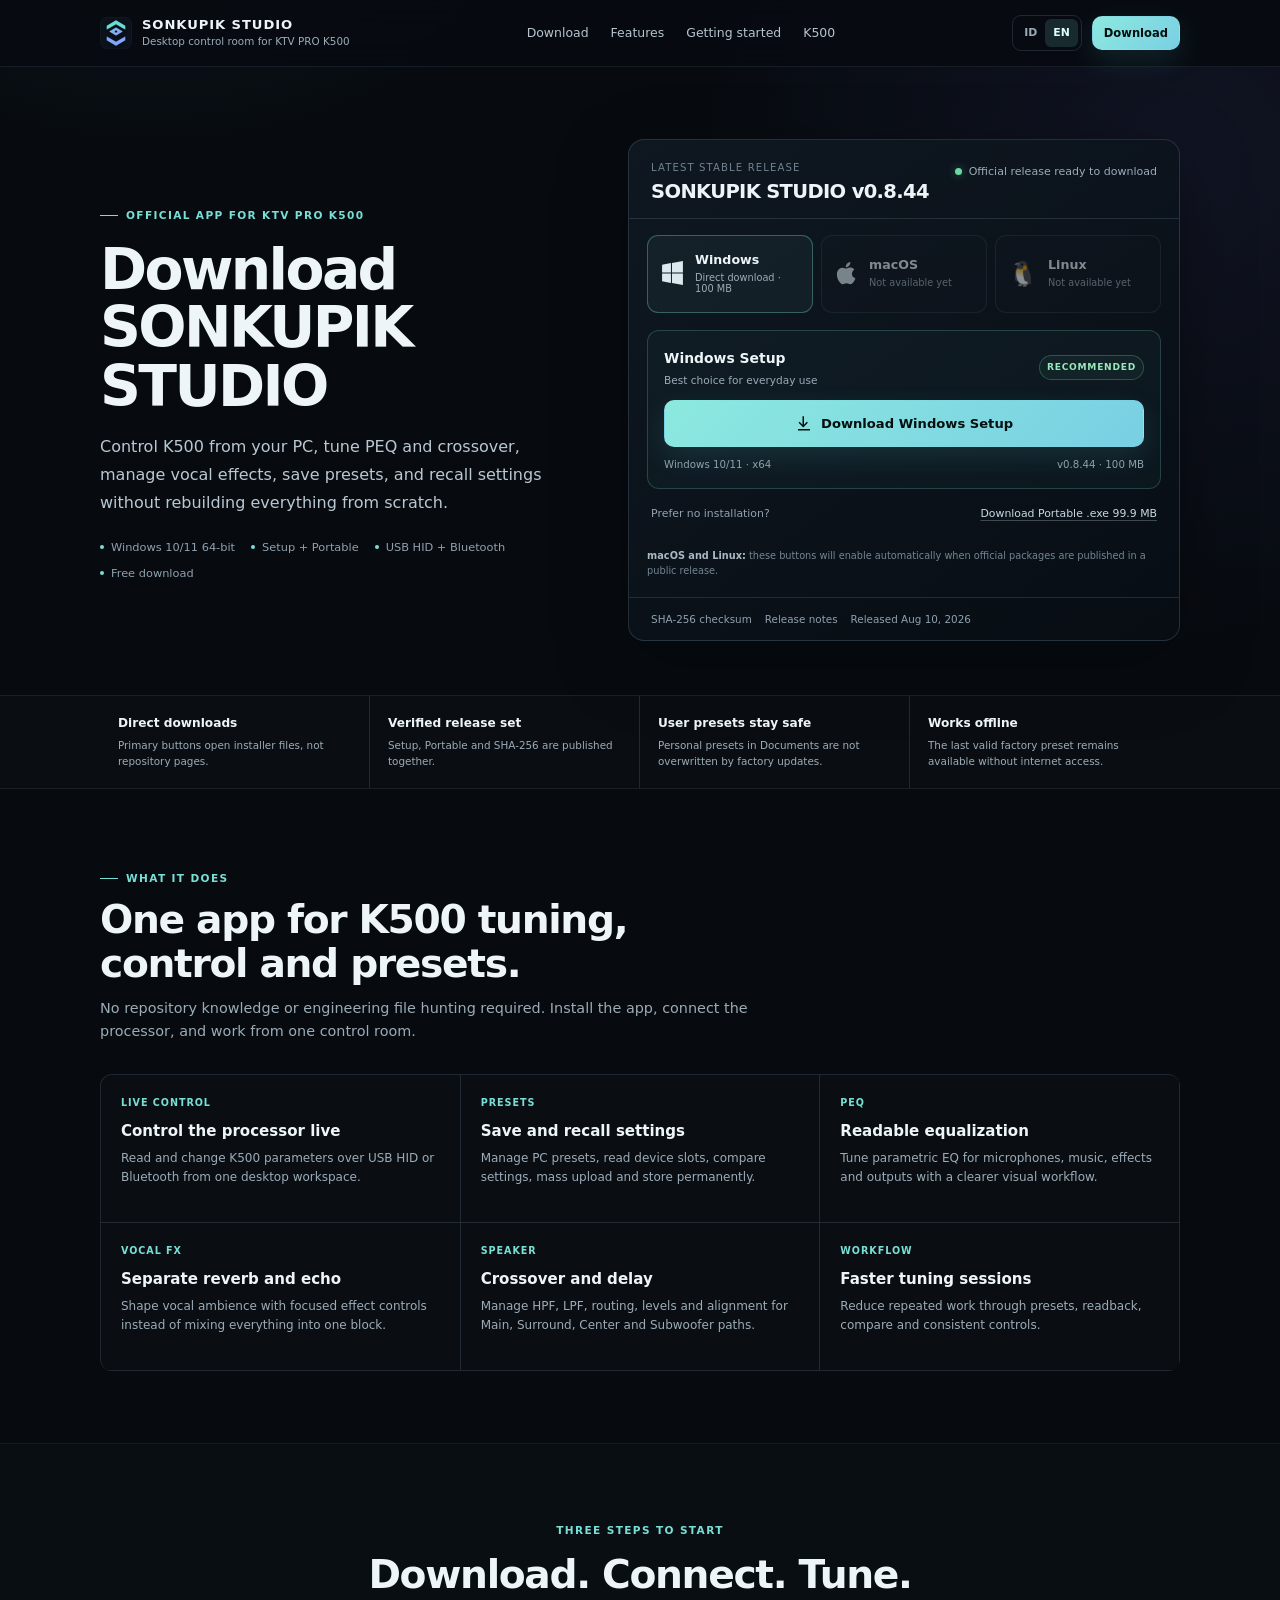
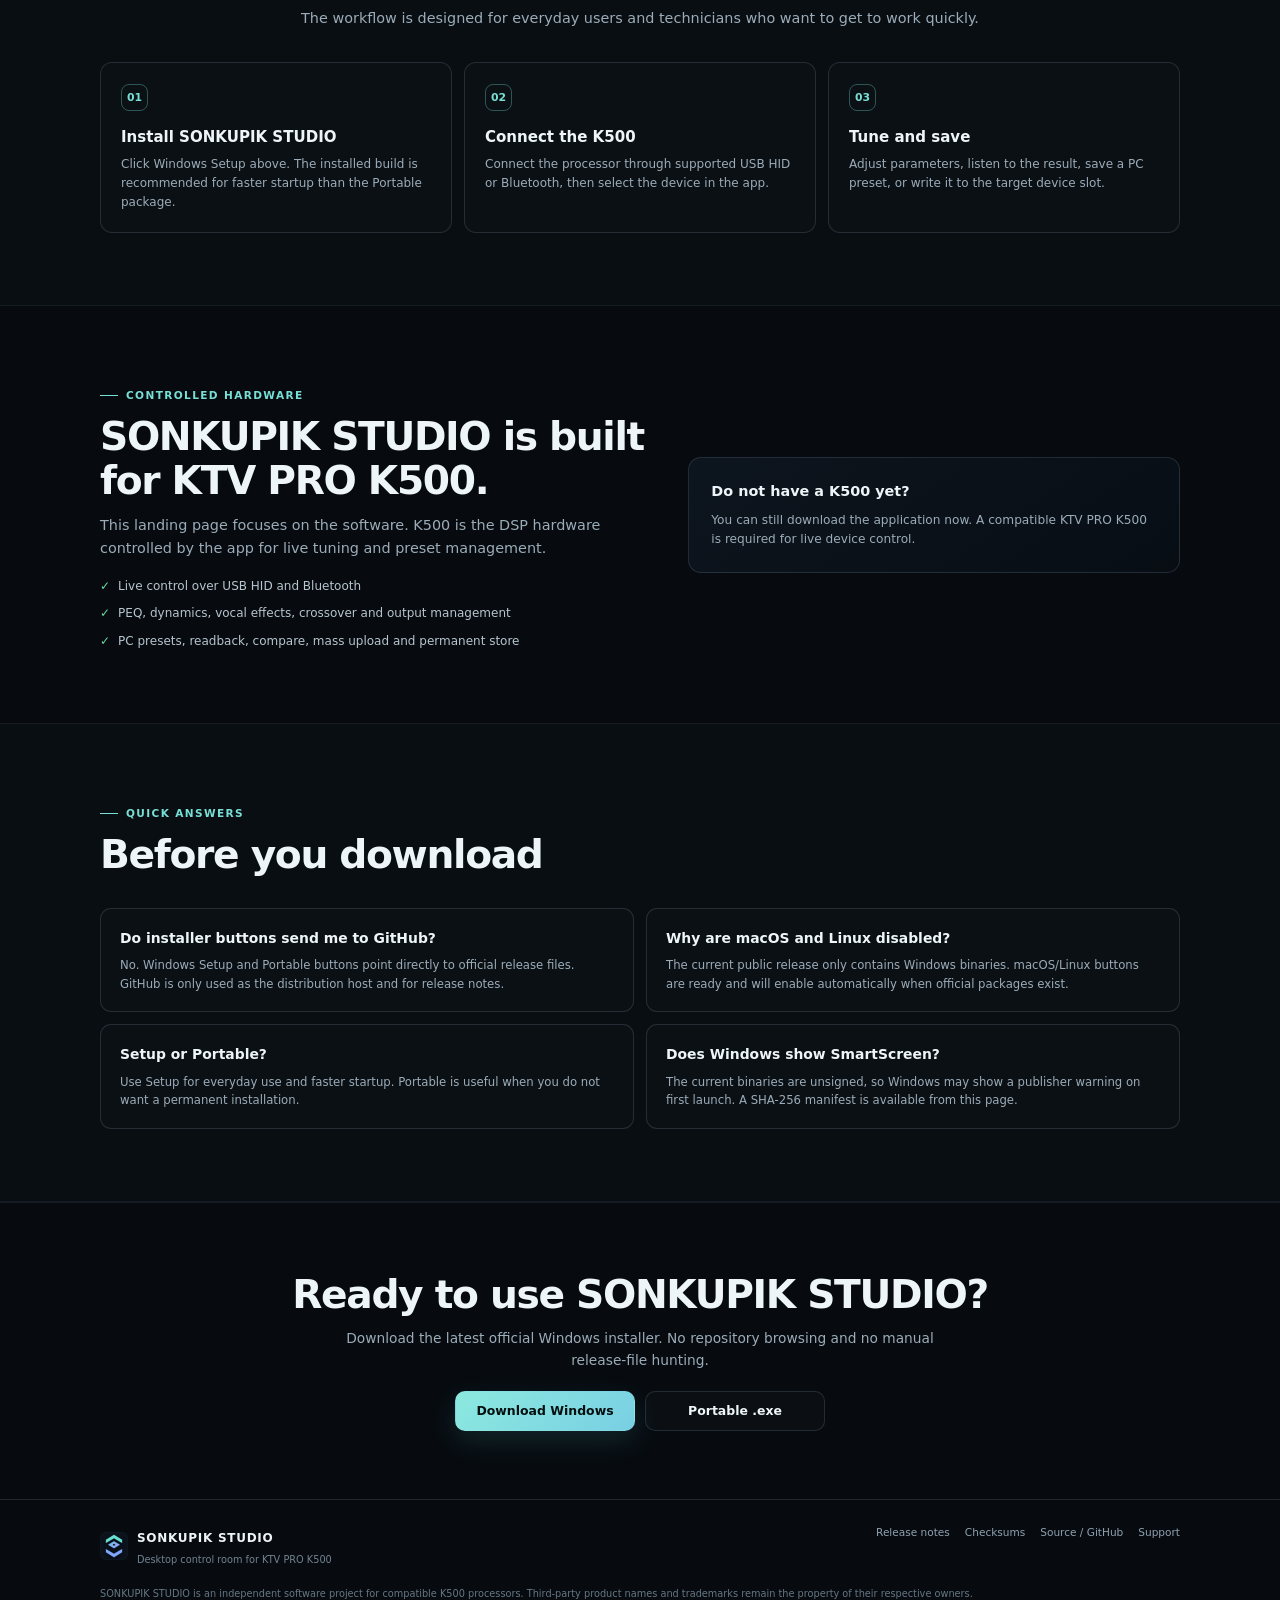
==== commit fba5be37: "Redesign landing page around direct software downloads" ====
--- a/site/en/index.html
+++ b/site/en/index.html
@@ -3,20 +3,18 @@
 <head>
   <meta charset="utf-8">
   <meta name="viewport" content="width=device-width,initial-scale=1">
-  <title>KTV PRO K500 — Complete Karaoke Processor + SONKUPIK STUDIO</title>
-  <meta name="description" content="KTV PRO K500 combines vocal effects, feedback control, compressor, noise gate, key transpose, parametric EQ, crossover and loudspeaker management in one karaoke processor.">
+  <title>Download SONKUPIK STUDIO for Windows | KTV PRO K500</title>
+  <meta name="description" content="Download SONKUPIK STUDIO, the desktop app for KTV PRO K500 control, presets, PEQ, crossover, vocal effects and speaker management. Windows installer available now.">
   <meta name="robots" content="index,follow,max-image-preview:large,max-snippet:-1,max-video-preview:-1">
-  <meta name="author" content="Tutorial Mas Ari / MasArray">
-  <meta name="theme-color" content="#060a10">
+  <meta name="author" content="MasArray / Tutorial Mas Ari">
+  <meta name="theme-color" content="#070b10">
   <meta name="color-scheme" content="dark">
-  <meta name="referrer" content="strict-origin-when-cross-origin">
   <link rel="canonical" href="https://masarray.github.io/sonkupik-studio/en/">
   <link rel="alternate" hreflang="id" href="https://masarray.github.io/sonkupik-studio/">
   <link rel="alternate" hreflang="en" href="https://masarray.github.io/sonkupik-studio/en/">
   <link rel="alternate" hreflang="x-default" href="https://masarray.github.io/sonkupik-studio/">
-  <link rel="sitemap" type="application/xml" href="https://masarray.github.io/sonkupik-studio/sitemap.xml">
-  <meta property="og:title" content="KTV PRO K500 — One Unit Replaces a Karaoke Processing Rack">
-  <meta property="og:description" content="Vocal effects, feedback control, compression, key transpose, parametric EQ, crossover and speaker management—integrated into one karaoke processor.">
+  <meta property="og:title" content="Download SONKUPIK STUDIO">
+  <meta property="og:description" content="Desktop control and preset-management app for KTV PRO K500. Download the Windows installer directly from the official landing page.">
   <meta property="og:type" content="website">
   <meta property="og:url" content="https://masarray.github.io/sonkupik-studio/en/">
   <meta property="og:site_name" content="SONKUPIK STUDIO">
@@ -24,424 +22,197 @@
   <meta property="og:locale" content="en_US">
   <meta property="og:locale:alternate" content="id_ID">
   <meta name="twitter:card" content="summary_large_image">
-  <meta name="twitter:title" content="KTV PRO K500 + SONKUPIK STUDIO">
-  <meta name="twitter:description" content="One karaoke DSP center for song key, vocals, feedback, speakers and presets.">
+  <meta name="twitter:title" content="Download SONKUPIK STUDIO">
+  <meta name="twitter:description" content="Desktop control room for KTV PRO K500. Windows installer available now.">
   <meta name="twitter:image" content="https://masarray.github.io/sonkupik-studio/assets/sonkupik-studio-preview.svg">
   <link rel="icon" href="../assets/sonkupik-mark.svg" type="image/svg+xml">
   <link rel="manifest" href="../site.webmanifest">
-  <link rel="stylesheet" href="../styles.css">
-  <link rel="stylesheet" href="../product-features.css">
+  <link rel="stylesheet" href="../download.css">
   <script id="software-structured-data" type="application/ld+json">
   {
     "@context":"https://schema.org",
-    "@graph":[
-      {
-        "@type":"WebSite",
-        "@id":"https://masarray.github.io/sonkupik-studio/en/#website",
-        "url":"https://masarray.github.io/sonkupik-studio/en/",
-        "name":"SONKUPIK STUDIO",
-        "inLanguage":"en"
-      },
-      {
-        "@type":"Organization",
-        "@id":"https://masarray.github.io/sonkupik-studio/#publisher",
-        "name":"MasArray",
-        "alternateName":"Tutorial Mas Ari",
-        "url":"https://github.com/masarray"
-      },
-      {
-        "@type":"Product",
-        "@id":"https://masarray.github.io/sonkupik-studio/#k500",
-        "name":"KTV PRO K500",
-        "brand":{"@type":"Brand","name":"Recording Tech"},
-        "category":"Purpose-built digital karaoke audio processor",
-        "description":"An integrated karaoke processor with music key transpose, separate reverb and echo, feedback control, noise gate, compressor, parametric EQ, crossover and multi-output loudspeaker management.",
-        "isRelatedTo":{"@id":"https://masarray.github.io/sonkupik-studio/#software"}
-      },
-      {
-        "@type":"SoftwareApplication",
-        "@id":"https://masarray.github.io/sonkupik-studio/#software",
-        "name":"SONKUPIK STUDIO",
-        "applicationCategory":"MultimediaApplication",
-        "applicationSubCategory":"KTV PRO K500 control and preset-management software",
-        "operatingSystem":"Windows 10/11 64-bit",
-        "softwareVersion":"0.8.44",
-        "description":"A Windows control room for reading, adjusting, comparing and preserving parameters on compatible KTV PRO K500 karaoke processors.",
-        "url":"https://masarray.github.io/sonkupik-studio/en/",
-        "downloadUrl":"https://github.com/masarray/sonkupik-studio/releases/latest",
-        "releaseNotes":"https://github.com/masarray/sonkupik-studio/releases/latest",
-        "isAccessibleForFree":true,
-        "inLanguage":["id","en"],
-        "featureList":[
-          "Music key transpose from -7 to +7 semitones",
-          "Separate reverb with level decay pre-delay filters and PEQ",
-          "Separate echo with level repeat delay filters and PEQ",
-          "10-band parametric EQ for Mic A and Mic B",
-          "Parametric EQ across music effects and output paths",
-          "Noise gate compressor and FBX feedback-control depth",
-          "HPF LPF crossover and selectable filter types",
-          "Main Surround Center and Subwoofer output management",
-          "Independent left and right surround delay alignment",
-          "Multi-source music routing with source-specific gain",
-          "Ten equipment-mode or device slots",
-          "PC presets mass upload readback compare and permanent store",
-          "Live control through USB HID and Bluetooth"
-        ],
-        "publisher":{"@id":"https://masarray.github.io/sonkupik-studio/#publisher"},
-        "offers":{
-          "@type":"Offer",
-          "price":"0",
-          "priceCurrency":"USD",
-          "availability":"https://schema.org/InStock",
-          "url":"https://github.com/masarray/sonkupik-studio/releases/latest"
-        }
-      }
-    ]
+    "@type":"SoftwareApplication",
+    "name":"SONKUPIK STUDIO",
+    "applicationCategory":"MultimediaApplication",
+    "applicationSubCategory":"KTV PRO K500 control and preset management software",
+    "operatingSystem":"Windows 10/11 64-bit",
+    "softwareVersion":"0.8.44",
+    "description":"Desktop application for live control, presets, PEQ, crossover, dynamics, mixer and loudspeaker management on compatible KTV PRO K500 karaoke processors.",
+    "url":"https://masarray.github.io/sonkupik-studio/en/",
+    "downloadUrl":"https://github.com/masarray/sonkupik-studio/releases/download/v0.8.44/SONKUPIK-STUDIO-0.8.44-Setup.exe",
+    "releaseNotes":"https://github.com/masarray/sonkupik-studio/releases/tag/v0.8.44",
+    "isAccessibleForFree":true,
+    "publisher":{"@type":"Organization","name":"MasArray","url":"https://github.com/masarray"}
   }
   </script>
-  <script src="../app.js" defer></script>
+  <script src="../download.js" defer></script>
 </head>
 <body>
 <a class="skip-link" href="#main">Skip to main content</a>
-
 <header class="site-header">
   <div class="container nav-shell">
     <a class="brand" href="../" aria-label="SONKUPIK STUDIO home">
-      <img class="brand-mark" src="../assets/sonkupik-mark.svg" width="34" height="34" alt="">
-      <span class="brand-copy"><strong>SONKUPIK STUDIO</strong><small>KTV PRO K500 control room</small></span>
+      <img src="../assets/sonkupik-mark.svg" width="32" height="32" alt="">
+      <span class="brand-copy"><strong>SONKUPIK STUDIO</strong><small>Desktop control room for KTV PRO K500</small></span>
     </a>
     <nav class="desktop-nav" aria-label="Main navigation">
-      <a href="#why">Why K500</a>
-      <a href="#features">Full features</a>
-      <a href="#speakers">Speaker system</a>
-      <a href="#software">Software</a>
       <a href="#download">Download</a>
+      <a href="#features">Features</a>
+      <a href="#getting-started">Getting started</a>
+      <a href="#k500">K500</a>
     </nav>
     <div class="nav-actions">
       <div class="lang-switch" aria-label="Language">
         <a href="../" lang="id">ID</a>
         <a href="./" lang="en" aria-current="page">EN</a>
       </div>
-      <a class="button primary compact" data-download="setup" href="https://github.com/masarray/sonkupik-studio/releases/latest">Download</a>
+      <a class="button primary compact" data-download="setup" href="https://github.com/masarray/sonkupik-studio/releases/download/v0.8.44/SONKUPIK-STUDIO-0.8.44-Setup.exe">Download</a>
     </div>
   </div>
 </header>
 
-<div class="release-strip" role="status" aria-live="polite">
-  <div class="container release-strip-inner">
-    <span class="status-dot" aria-hidden="true"></span>
-    <strong data-release-version>v0.8.44</strong>
-    <span data-release-status>Checking the official distribution…</span>
-    <a data-release-link href="https://github.com/masarray/sonkupik-studio/releases/latest">Release details</a>
-  </div>
-</div>
-
 <main id="main">
-<section class="hero hero-convergence">
+<section class="hero" id="download">
   <div class="container hero-grid">
-    <div class="hero-copy">
-      <span class="eyebrow">KTV PRO K500 + SONKUPIK STUDIO</span>
-      <h1>One unit replaces <span>a karaoke processing rack.</span></h1>
-      <p class="hero-lead">K500 combines vocal effects, feedback control, compression, noise gating, key transpose, parametric EQ, crossover, speaker delay and loudspeaker management into one processor built for a professional-style karaoke workflow.</p>
-      <div class="hero-actions">
-        <a class="button primary" data-download="setup" href="https://github.com/masarray/sonkupik-studio/releases/latest">Download SONKUPIK STUDIO</a>
-        <a class="button secondary" href="#why">Discover K500</a>
-      </div>
-      <p class="micro-trust">
-        <span>±7-semitone key shift</span>
-        <span>Separate reverb + echo</span>
-        <span>10-band Mic A/B PEQ</span>
-        <span>Main · Surround · Center · Sub</span>
-      </p>
-      <div class="release-meta">
-        <span>Windows 10/11 x64</span>
-        <span>Setup + Portable</span>
-        <span>USB HID + Bluetooth</span>
-        <span data-release-date>Latest public release</span>
-      </div>
-    </div>
-
-    <figure class="integrated-rack" aria-label="Multiple audio processing functions integrated into KTV PRO K500">
-      <div class="rack-grid">
-        <div class="rack-module"><b>VOCAL FX</b><span>Reverb · Echo</span></div>
-        <div class="rack-module"><b>FEEDBACK</b><span>FBX control</span></div>
-        <div class="rack-module"><b>DYNAMICS</b><span>Gate · Compressor</span></div>
-        <div class="rack-module"><b>KEY CONTROL</b><span>-7 to +7</span></div>
-        <div class="rack-core">
-          <img src="../assets/sonkupik-mark.svg" alt="">
-          <small>INTEGRATED KARAOKE DSP</small>
-          <strong>KTV PRO K500</strong>
-          <span>Music · Vocal · Effects · Room</span>
+    <div>
+      <span class="eyebrow">Official app for KTV PRO K500</span>
+      <h1>Download<br>SONKUPIK STUDIO</h1>
+      <p class="hero-lead">Control K500 from your PC, tune PEQ and crossover, manage vocal effects, save presets, and recall settings without rebuilding everything from scratch.</p>
+      <ul class="hero-points" aria-label="Application summary">
+        <li>Windows 10/11 64-bit</li>
+        <li>Setup + Portable</li>
+        <li>USB HID + Bluetooth</li>
+        <li>Free download</li>
+      </ul>
+    </div>
+
+    <aside class="download-panel" aria-label="Download SONKUPIK STUDIO">
+      <div class="download-head">
+        <div>
+          <span class="release-label">Latest stable release</span>
+          <h2>SONKUPIK STUDIO <span data-release-version>v0.8.44</span></h2>
         </div>
-        <div class="rack-module"><b>PARAMETRIC EQ</b><span>Mic · Music · FX</span></div>
-        <div class="rack-module"><b>CROSSOVER</b><span>HPF · LPF</span></div>
-        <div class="rack-module"><b>SPEAKER DELAY</b><span>Room alignment</span></div>
-        <div class="rack-module"><b>LOUDSPEAKER</b><span>4 output zones</span></div>
-      </div>
-      <figcaption>Functions normally distributed across several rack devices, brought into one karaoke workflow.</figcaption>
-    </figure>
-  </div>
-</section>
-
-<section class="trust-band" aria-label="K500 value summary">
+        <span class="release-state" data-release-status>Checking official release…</span>
+      </div>
+
+      <div class="platform-list" aria-label="Choose operating system">
+        <a class="platform-button is-primary" data-platform-download="windows" href="https://github.com/masarray/sonkupik-studio/releases/download/v0.8.44/SONKUPIK-STUDIO-0.8.44-Setup.exe">
+          <svg class="platform-icon" viewBox="0 0 24 24" aria-hidden="true"><path fill="currentColor" d="M2 3.5 10.5 2v9H2v-7.5Zm9.5-1.7L22 0v11h-10.5V1.8ZM2 12h8.5v9L2 19.5V12Zm9.5 0H22v11l-10.5-1.8V12Z"/></svg>
+          <span class="platform-copy"><strong>Windows</strong><small data-platform-status>Direct download</small></span>
+        </a>
+        <a class="platform-button" data-platform-download="macos" aria-disabled="true">
+          <svg class="platform-icon" viewBox="0 0 24 24" aria-hidden="true"><path fill="currentColor" d="M17.2 12.4c0-2.7 2.2-4 2.3-4.1-1.2-1.8-3.2-2-3.9-2-1.7-.2-3.2 1-4 1s-2.1-1-3.5-.9c-1.8 0-3.5 1.1-4.4 2.7-1.9 3.2-.5 8 1.3 10.6.9 1.3 2 2.7 3.4 2.6 1.4-.1 1.9-.9 3.6-.9s2.2.9 3.7.9c1.5 0 2.5-1.3 3.4-2.6 1-1.5 1.5-3 1.5-3.1-.1 0-3.4-1.3-3.4-4.2ZM14.5 4.6c.8-1 1.3-2.3 1.2-3.6-1.1 0-2.4.8-3.2 1.7-.7.8-1.3 2.2-1.2 3.4 1.2.1 2.4-.6 3.2-1.5Z"/></svg>
+          <span class="platform-copy"><strong>macOS</strong><small data-platform-status>Not available yet</small></span>
+        </a>
+        <a class="platform-button" data-platform-download="linux" aria-disabled="true">
+          <span class="os-linux" aria-hidden="true">🐧</span>
+          <span class="platform-copy"><strong>Linux</strong><small data-platform-status>Not available yet</small></span>
+        </a>
+      </div>
+
+      <div class="recommended">
+        <div class="recommended-top">
+          <div class="recommended-title"><strong>Windows Setup</strong><span>Best choice for everyday use</span></div>
+          <span class="recommended-badge">Recommended</span>
+        </div>
+        <a class="button primary download-main" data-download="setup" href="https://github.com/masarray/sonkupik-studio/releases/download/v0.8.44/SONKUPIK-STUDIO-0.8.44-Setup.exe">
+          <svg viewBox="0 0 24 24" aria-hidden="true"><path fill="currentColor" d="M12 3v11.2l3.8-3.8 1.4 1.4-6.2 6.2-6.2-6.2 1.4-1.4 3.8 3.8V3h2ZM4 20h16v2H4v-2Z"/></svg>
+          Download Windows Setup
+        </a>
+        <div class="download-detail"><span>Windows 10/11 · x64</span><span><span data-release-version>v0.8.44</span> · <span data-setup-size>about 100 MB</span></span></div>
+      </div>
+
+      <div class="portable-row">
+        <span>Prefer no installation?</span>
+        <a data-download="portable" href="https://github.com/masarray/sonkupik-studio/releases/download/v0.8.44/SONKUPIK-STUDIO-0.8.44-Portable.exe">Download Portable .exe <span data-portable-size>about 100 MB</span></a>
+      </div>
+      <p class="availability-note"><strong>macOS and Linux:</strong> these buttons will enable automatically when official packages are published in a public release.</p>
+      <div class="release-links">
+        <a data-download="checksums" href="https://github.com/masarray/sonkupik-studio/releases/download/v0.8.44/SHA256SUMS.txt">SHA-256 checksum</a>
+        <a data-release-link href="https://github.com/masarray/sonkupik-studio/releases/tag/v0.8.44">Release notes</a>
+        <span data-release-date>Released 10 Aug 2026</span>
+      </div>
+    </aside>
+  </div>
+</section>
+
+<section class="trust-strip" aria-label="Distribution trust">
   <div class="container trust-grid">
-    <div class="trust-item"><strong>A friendlier song key</strong><span>Transpose the accompaniment to fit the singer's range.</span></div>
-    <div class="trust-item"><strong>More polished vocals</strong><span>Build ambience with genuinely separate reverb and echo engines.</span></div>
-    <div class="trust-item"><strong>Better feedback control</strong><span>Combine FBX, EQ, filters, gating and correct gain structure.</span></div>
-    <div class="trust-item"><strong>A more coherent room</strong><span>Manage Main, Surround, Center and Subwoofer paths separately.</span></div>
-  </div>
-</section>
-
-<section id="why" class="section product-intro">
-  <div class="container product-intro-grid">
+    <div class="trust-item"><strong>Direct downloads</strong><span>Primary buttons open installer files, not repository pages.</span></div>
+    <div class="trust-item"><strong>Verified release set</strong><span>Setup, Portable and SHA-256 are published together.</span></div>
+    <div class="trust-item"><strong>User presets stay safe</strong><span>Personal presets in Documents are not overwritten by factory updates.</span></div>
+    <div class="trust-item"><strong>Works offline</strong><span>The last valid factory preset remains available without internet access.</span></div>
+  </div>
+</section>
+
+<section class="section" id="features">
+  <div class="container">
+    <div class="section-heading">
+      <span class="eyebrow">What it does</span>
+      <h2>One app for K500 tuning, control and presets.</h2>
+      <p class="section-lead">No repository knowledge or engineering file hunting required. Install the app, connect the processor, and work from one control room.</p>
+    </div>
+    <div class="feature-grid">
+      <article class="feature"><span class="feature-kicker">LIVE CONTROL</span><h3>Control the processor live</h3><p>Read and change K500 parameters over USB HID or Bluetooth from one desktop workspace.</p></article>
+      <article class="feature"><span class="feature-kicker">PRESETS</span><h3>Save and recall settings</h3><p>Manage PC presets, read device slots, compare settings, mass upload and store permanently.</p></article>
+      <article class="feature"><span class="feature-kicker">PEQ</span><h3>Readable equalization</h3><p>Tune parametric EQ for microphones, music, effects and outputs with a clearer visual workflow.</p></article>
+      <article class="feature"><span class="feature-kicker">VOCAL FX</span><h3>Separate reverb and echo</h3><p>Shape vocal ambience with focused effect controls instead of mixing everything into one block.</p></article>
+      <article class="feature"><span class="feature-kicker">SPEAKER</span><h3>Crossover and delay</h3><p>Manage HPF, LPF, routing, levels and alignment for Main, Surround, Center and Subwoofer paths.</p></article>
+      <article class="feature"><span class="feature-kicker">WORKFLOW</span><h3>Faster tuning sessions</h3><p>Reduce repeated work through presets, readback, compare and consistent controls.</p></article>
+    </div>
+  </div>
+</section>
+
+<section class="section alt" id="getting-started">
+  <div class="container">
+    <div class="section-heading centered">
+      <span class="eyebrow">Three steps to start</span>
+      <h2>Download. Connect. Tune.</h2>
+      <p class="section-lead">The workflow is designed for everyday users and technicians who want to get to work quickly.</p>
+    </div>
+    <div class="steps">
+      <article class="step"><span class="step-num">01</span><h3>Install SONKUPIK STUDIO</h3><p>Click Windows Setup above. The installed build is recommended for faster startup than the Portable package.</p></article>
+      <article class="step"><span class="step-num">02</span><h3>Connect the K500</h3><p>Connect the processor through supported USB HID or Bluetooth, then select the device in the app.</p></article>
+      <article class="step"><span class="step-num">03</span><h3>Tune and save</h3><p>Adjust parameters, listen to the result, save a PC preset, or write it to the target device slot.</p></article>
+    </div>
+  </div>
+</section>
+
+<section class="section" id="k500">
+  <div class="container device-section">
     <div>
-      <span class="eyebrow">Beyond a digital mixer</span>
-      <h2>K500 is a DSP center designed around the karaoke experience.</h2>
-      <p class="section-lead">A conventional digital mixer mainly balances input levels. K500 goes further: it changes the song key, shapes vocal character, manages feedback, controls dynamics, divides speaker frequencies, aligns room delay and preserves the result as a preset.</p>
-      <div class="product-facts">
-        <span><b>For singers</b> a friendlier song key, a better vocal blend and more convincing ambience</span>
-        <span><b>For owners</b> one unit replaces many rack functions and good settings can be recalled</span>
-        <span><b>For engineers</b> every path exposes clear parameters, curves, filters and routing</span>
-        <span><b>For operators</b> device modes and presets reduce rebuilding the system from zero</span>
-      </div>
-    </div>
-    <div class="signal-story" aria-label="K500 signal journey">
-      <div><i>01</i><strong>Choose the music source</strong><span>Input 1, Input 2, Bluetooth, U-disk or digital</span></div>
-      <div><i>02</i><strong>Match the song key</strong><span>Move the accompaniment up or down by as many as seven semitones</span></div>
-      <div><i>03</i><strong>Build the vocal</strong><span>Gate, EQ, compressor, feedback control, reverb and echo</span></div>
-      <div><i>04</i><strong>Tune the speaker system</strong><span>Main, Surround, Center and Subwoofer with their own processing</span></div>
-      <div><i>05</i><strong>Preserve the result</strong><span>PC presets, device modes and deliberate slot writing</span></div>
-    </div>
-  </div>
-</section>
-
-<section id="features" class="section alt">
-  <div class="container">
-    <div class="section-heading centered">
-      <span class="eyebrow">Improvements you can actually hear and use</span>
-      <h2>Technical functions translated into a better karaoke experience.</h2>
-      <p class="section-lead">Every block below represents functionality mapped from the K500 preset and live-control model used by SONKUPIK STUDIO.</p>
-    </div>
-
-    <div class="consumer-feature-grid">
-      <article class="consumer-feature feature-key">
-        <span class="feature-kicker">01 · KEY TRANSPOSE</span>
-        <h3>When the song is too high or too low, move the music.</h3>
-        <p>The accompaniment can be transposed from <strong>-7 to +7 semitones</strong>. Singers gain a more comfortable key without searching for another backing track.</p>
-        <div class="key-tape" aria-label="Key transpose range"><span>♭7</span><span>♭4</span><b>0</b><span>♯4</span><span>♯7</span></div>
-        <small>Key transpose changes the accompaniment; it is not vocal Auto-Tune.</small>
-      </article>
-
-      <article class="consumer-feature feature-fx">
-        <span class="feature-kicker">02 · VOCAL EFFECT PROCESSOR</span>
-        <h3>Reverb and echo behave like two independent effect units.</h3>
-        <p>Reverb provides level, decay, pre-delay and tone filtering. Echo provides level, repeat, delay and tone filtering. Each engine also has its own <strong>5-band parametric EQ</strong>.</p>
-        <div class="fx-pills"><span>Pre-delay</span><span>Decay</span><span>Delay</span><span>Repeat</span><span>HPF / LPF</span><span>5-band PEQ</span></div>
-        <small>Create a tight, wide, luxurious or rhythmic vocal space without relying on one generic echo knob.</small>
-      </article>
-
-      <article class="consumer-feature">
-        <span class="feature-kicker">03 · MIC PROCESSING</span>
-        <h3>Clearer, steadier vocals with better peak control.</h3>
-        <p>Mic A and Mic B each receive a <strong>10-band parametric EQ</strong>. The mic path also exposes HPF/LPF, a noise gate, compressor threshold, ratio, attack and release, plus FBX control.</p>
-        <div class="mini-chain"><span>Gate</span><i>→</i><span>10-band PEQ</span><i>→</i><span>Compressor</span><i>→</i><span>FBX</span></div>
-      </article>
-
-      <article class="consumer-feature">
-        <span class="feature-kicker">04 · MUSIC PROCESSING</span>
-        <h3>Keep the backing track full without masking the singer.</h3>
-        <p>K500 exposes source-specific gain, key control, 7-band parametric EQ and HPF/LPF filtering for the music path. Select the input that matches the current source.</p>
-        <div class="source-list"><span>Input 1</span><span>Input 2</span><span>Bluetooth</span><span>U-disk</span><span>Digital</span></div>
-      </article>
-
-      <article class="consumer-feature">
-        <span class="feature-kicker">05 · FEEDBACK MANAGEMENT</span>
-        <h3>Feedback control is a system—not a magic button.</h3>
-        <p>FBX depth works alongside gain structure, parametric EQ, HPF/LPF, gating and compression. Together, these tools give an engineer more control over ringing risk.</p>
-        <small>Results still depend on microphone and speaker placement, room acoustics and correct tuning.</small>
-      </article>
-
-      <article class="consumer-feature">
-        <span class="feature-kicker">06 · PRESETS & OPERATIONS</span>
-        <h3>Good settings stay available instead of disappearing.</h3>
-        <p>Recall ten device modes, read hardware values, save PC presets, compare changes, permanently write the intended slot and deploy complete preset sets through mass upload.</p>
-        <div class="fx-pills"><span>10 modes</span><span>Readback</span><span>Compare</span><span>PC presets</span><span>Permanent store</span><span>Mass upload</span></div>
-      </article>
-    </div>
-  </div>
-</section>
-
-<section id="speakers" class="section">
-  <div class="container">
-    <div class="split-heading">
-      <div class="section-heading">
-        <span class="eyebrow">Crossover & loudspeaker management</span>
-        <h2>K500 does not stop at a stereo master—it manages the speaker system.</h2>
-      </div>
-      <p>Each output path can receive a different balance of mic, music, reverb and echo. Per-zone processing helps create a more coherent and controlled room.</p>
-    </div>
-
-    <div class="room-routing">
-      <article><span>MAIN L / R</span><h3>Primary listening image</h3><p>Left/right level, mic-music-effect mix, compressor, HPF/LPF and 7-band PEQ.</p></article>
-      <article><span>SURROUND L / R</span><h3>Depth and time alignment</h3><p>Independent level and mix, compressor, 5-band PEQ and separate left/right delay alignment.</p></article>
-      <article><span>CENTER</span><h3>Additional vocal focus</h3><p>Output level, mic-music-effect mix, compressor, crossover and 5-band PEQ.</p></article>
-      <article><span>SUBWOOFER</span><h3>Controlled low-frequency impact</h3><p>Dedicated level and mix, compressor, HPF/LPF crossover and 5-band PEQ.</p></article>
-    </div>
-
-    <div class="system-note">
-      <strong>Important:</strong>
-      <p>K500 is a line-level processor, not a power amplifier. It can route signals to compatible active speakers or power amplifiers. Passive speakers still require an amplifier.</p>
-    </div>
-
-    <div class="beyond-mixer">
-      <div><span class="eyebrow">One unit, many rack functions</span><h2>Compare the workflow.</h2></div>
-      <div class="comparison-grid">
-        <span>Separate vocal effects</span><strong>Reverb + echo engines inside K500</strong>
-        <span>Feedback controller</span><strong>FBX + EQ + filters + dynamics</strong>
-        <span>Graphic / parametric EQ</span><strong>Dedicated PEQ across mic, music, effects and outputs</strong>
-        <span>Compressor / gate</span><strong>Integrated dynamics on mic and output paths</strong>
-        <span>Key changer</span><strong>Music transpose from -7 to +7 semitones</strong>
-        <span>Crossover</span><strong>Per-path HPF/LPF with selectable filter types</strong>
-        <span>Speaker delay processor</span><strong>Surround L/R delay alignment</strong>
-        <span>Loudspeaker processor</span><strong>Main, Surround, Center and Subwoofer management</strong>
-      </div>
-    </div>
-  </div>
-</section>
-
-<section id="software" class="section alt">
-  <div class="container software-story-grid">
-    <div>
-      <span class="eyebrow">SONKUPIK STUDIO</span>
-      <h2>A complex K500 becomes a control room you can understand.</h2>
-      <p class="section-lead">The software does not replace the DSP inside K500. SONKUPIK STUDIO reveals, visualizes and manages K500 parameters through a Windows workspace that is easier to understand than a small hardware display.</p>
-      <div class="software-benefits">
-        <span><b>Read</b> retrieve actual device values before changing anything</span>
-        <span><b>Tune</b> see PEQ, crossover, dynamics and routing in context</span>
-        <span><b>Compare</b> review changes before writing a device slot</span>
-        <span><b>Preserve</b> save PC presets and deploy them consistently</span>
-      </div>
-    </div>
-
-    <figure class="software-console">
-      <div class="console-top"><span>SONKUPIK STUDIO</span><b>DEVICE ONLINE</b></div>
-      <div class="console-grid">
-        <aside><span>MIC A / B</span><span>MUSIC</span><span>REVERB</span><span>ECHO</span><span>MAIN</span><span>SURROUND</span><span>CENTER</span><span>SUB</span></aside>
-        <div class="console-main">
-          <div class="console-status"><b>LIVE PARAMETER LINK</b><span>Preset 03 · Karaoke Artist</span></div>
-          <div class="console-curve"><i></i><i></i><i></i><i></i><svg viewBox="0 0 500 130" preserveAspectRatio="none" aria-hidden="true"><path d="M0 83 C55 82 73 40 112 57 S177 100 220 72 S278 33 330 57 S408 94 500 48" fill="none" stroke="url(#console-gradient-en)" stroke-width="3"/><defs><linearGradient id="console-gradient-en"><stop stop-color="#69dfd1"/><stop offset=".55" stop-color="#81a8ff"/><stop offset="1" stop-color="#c49bff"/></linearGradient></defs></svg></div>
-          <div class="console-controls"><span>KEY<br><b>-2</b></span><span>PRE-DELAY<br><b>48 ms</b></span><span>DECAY<br><b>1.8 s</b></span><span>FBX<br><b>12</b></span></div>
-          <div class="console-actions"><button type="button">READ</button><button type="button">COMPARE</button><button type="button">SAVE PC</button><button class="active" type="button">WRITE SLOT</button></div>
-        </div>
-      </div>
-      <figcaption>Interface illustration. Live-control availability can vary by hardware revision, firmware and connection method.</figcaption>
-    </figure>
-  </div>
-</section>
-
-<section class="section">
-  <div class="container">
-    <div class="section-heading centered">
-      <span class="eyebrow">No important capability hidden</span>
-      <h2>K500 and SONKUPIK STUDIO feature inventory.</h2>
-      <p class="section-lead">The technical detail lives here so the main narrative remains easy to understand while buyers and engineers can still inspect the system's depth.</p>
-    </div>
-
-    <div class="feature-inventory">
-      <details open>
-        <summary><span>01</span>Music source, key control and media</summary>
-        <div><p>Input 1, Input 2, Bluetooth, U-disk and digital source selection; source-specific gain; master music volume; -7 to +7 key transpose; 7-band parametric EQ; HPF/LPF crossover; mute; and rewind, forward and play/pause media transport in supported workflows.</p></div>
-      </details>
-      <details>
-        <summary><span>02</span>Microphone and vocal processing</summary>
-        <div><p>Mic A and Mic B level; 10-band PEQ for each group; EQ link; HPF/LPF; noise gate; compressor threshold, ratio, attack and release; shared FBX depth; top mic volume; initial and maximum mic volume.</p></div>
-      </details>
-      <details>
-        <summary><span>03</span>Reverb and echo engines</summary>
-        <div><p>Reverb level, decay, pre-delay, HPF, LPF and 5-band PEQ. Echo level, repeat, delay, HPF, LPF and 5-band PEQ. Reverb and echo levels can be distributed differently to each output.</p></div>
-      </details>
-      <details>
-        <summary><span>04</span>Output, crossover and loudspeaker management</summary>
-        <div><p>Main L/R, Surround L/R, Center and Subwoofer; output level; per-path mic, music, reverb and echo mix; compression; HPF/LPF and filter type; 7-band PEQ for Main plus 5-band PEQ for Surround, Center and Sub; independent left/right surround delay.</p></div>
-      </details>
-      <details>
-        <summary><span>05</span>System, safety and recording</summary>
-        <div><p>Top music, mic and effect volume; initial and maximum startup limits; use-initial-volume mode; initial effect level; U-disk and USB recording-level fields in supported hardware workflows; preset checksum; and device-state readback.</p></div>
-      </details>
-      <details>
-        <summary><span>06</span>Presets, device modes and deployment</summary>
-        <div><p>Ten equipment-mode slots; recall through USB and/or Bluetooth; PC presets; factory starting points; compare; permanent device-slot store; mass preset upload; and libraries organized by room, performer, genre or event.</p></div>
-      </details>
-      <details>
-        <summary><span>07</span>Connection and software distribution</summary>
-        <div><p>Live control through compatible USB HID and Bluetooth paths; Windows 10/11 64-bit; Setup and Portable packages; official GitHub release resolution; and SHA-256 files for download verification.</p></div>
-      </details>
-    </div>
+      <span class="eyebrow">Controlled hardware</span>
+      <h2>SONKUPIK STUDIO is built for KTV PRO K500.</h2>
+      <p class="section-lead">This landing page focuses on the software. K500 is the DSP hardware controlled by the app for live tuning and preset management.</p>
+      <ul class="compat-list">
+        <li>Live control over USB HID and Bluetooth</li>
+        <li>PEQ, dynamics, vocal effects, crossover and output management</li>
+        <li>PC presets, readback, compare, mass upload and permanent store</li>
+      </ul>
+    </div>
+    <aside class="device-note"><strong>Do not have a K500 yet?</strong><p>You can still download the application now. A compatible KTV PRO K500 is required for live device control.</p></aside>
   </div>
 </section>
 
 <section class="section alt">
   <div class="container">
-    <div class="section-heading centered">
-      <span class="eyebrow">Who is K500 for?</span>
-      <h2>From premium home karaoke to professional entertainment rooms.</h2>
-    </div>
-    <div class="audience-grid">
-      <article><span>HOME KARAOKE</span><h3>Easier for the whole family to enjoy</h3><p>Match song keys and preserve comfortable settings without building a complicated rack.</p></article>
-      <article><span>KARAOKE ROOM</span><h3>More consistent results across rooms</h3><p>Use presets, startup limits and speaker management for a more repeatable system.</p></article>
-      <article><span>PERFORMER / EVENT</span><h3>Fast workflows for singers and events</h3><p>Recall modes based on vocal character, genre or karaoke-stage requirements.</p></article>
-      <article><span>INSTALLER / TUNER</span><h3>Technical control that can be audited</h3><p>Read device values, tune every path, preserve backups and deploy presets systematically.</p></article>
-    </div>
-  </div>
-</section>
-
-<section id="download" class="section">
-  <div class="container download-shell">
-    <div>
-      <span class="eyebrow">Official Windows control software</span>
-      <h2>Unlock K500's full depth from a modern screen.</h2>
-      <p class="section-lead">Use Setup for normal daily operation and faster startup. Use Portable when installation is not possible.</p>
-      <div class="compat-table">
-        <div class="compat-row"><strong>Operating system</strong><span>Windows 10/11, 64-bit</span></div>
-        <div class="compat-row"><strong>Target hardware</strong><span>Compatible KTV PRO K500 karaoke-processor workflows</span></div>
-        <div class="compat-row"><strong>Connection</strong><span>USB HID or Bluetooth supported by the device</span></div>
-        <div class="compat-row"><strong>Note</strong><span>Hardware revision, firmware and Windows configuration can affect compatibility</span></div>
-      </div>
-      <div class="verify-box">
-        <strong>Verify before opening</strong>
-        <p>Download the checksum from the same release and match the exact filename.</p>
-        <code>Get-FileHash .\SONKUPIK-STUDIO-*.exe -Algorithm SHA256</code>
-      </div>
-    </div>
-
-    <div class="release-panel">
-      <div class="release-panel-head"><span data-release-name>SONKUPIK STUDIO</span><strong data-release-version>v0.8.44</strong></div>
-      <div class="download-option">
-        <div><h3>Windows Setup <span class="tag">RECOMMENDED</span></h3><p>Faster regular startup, installed shortcuts and a permanent application directory. <span data-setup-size></span></p></div>
-        <a class="button primary" data-download="setup" href="https://github.com/masarray/sonkupik-studio/releases/latest">Download Setup</a>
-      </div>
-      <div class="download-option">
-        <div><h3>Windows Portable</h3><p>No installation required; cold start can be slower because the runtime is unpacked. <span data-portable-size></span></p></div>
-        <a class="button secondary" data-download="portable" href="https://github.com/masarray/sonkupik-studio/releases/latest">Download Portable</a>
-      </div>
-      <div class="download-option">
-        <div><h3>SHA-256 checksums</h3><p>Verify the identity of the exact release asset you downloaded.</p></div>
-        <a class="button secondary" data-download="checksums" href="https://github.com/masarray/sonkupik-studio/releases/latest">Checksums</a>
-      </div>
-    </div>
-  </div>
-</section>
-
-<section id="faq" class="section alt">
-  <div class="container">
-    <div class="section-heading centered"><span class="eyebrow">Important questions before buying</span><h2>Clear answers without exaggerated promises.</h2></div>
+    <div class="section-heading"><span class="eyebrow">Quick answers</span><h2>Before you download</h2></div>
     <div class="faq">
-      <details><summary>Is K500 only a digital karaoke mixer?</summary><p>No. Mixing is one small part of the system. K500 also provides key transpose, vocal effects, feedback management, dynamics, parametric EQ, crossover, delay alignment, multi-output routing and preset management.</p></details>
-      <details><summary>Are its effects identical to Alesis MicroVerb or another named processor?</summary><p>No identical algorithm is claimed. The comparison explains the functional category: K500 provides reverb and echo with professional-style parameters commonly found on separate effect processors.</p></details>
-      <details><summary>Does K500 automatically make anyone sound like a professional artist?</summary><p>No device replaces singing technique, microphone quality, loudspeakers, room acoustics and correct tuning. K500 provides a comprehensive processing toolkit for a professional-style karaoke workflow.</p></details>
-      <details><summary>Is key control the same as Auto-Tune?</summary><p>No. Key control transposes the accompaniment into a more comfortable range. Auto-Tune processes vocal pitch and is not a feature claimed on this page.</p></details>
-      <details><summary>Can K500 feed active speakers directly?</summary><p>It can sit in a compatible line-level path feeding active speakers or power amplifiers. Check connector type, signal level and gain structure. Passive speakers still require an amplifier.</p></details>
-      <details><summary>Does SONKUPIK STUDIO work with every karaoke processor?</summary><p>No. The software targets compatible KTV PRO K500 workflows. Hardware revision, firmware, connection method and Windows configuration can affect behavior.</p></details>
+      <article><h3>Do installer buttons send me to GitHub?</h3><p>No. Windows Setup and Portable buttons point directly to official release files. GitHub is only used as the distribution host and for release notes.</p></article>
+      <article><h3>Why are macOS and Linux disabled?</h3><p>The current public release only contains Windows binaries. macOS/Linux buttons are ready and will enable automatically when official packages exist.</p></article>
+      <article><h3>Setup or Portable?</h3><p>Use Setup for everyday use and faster startup. Portable is useful when you do not want a permanent installation.</p></article>
+      <article><h3>Does Windows show SmartScreen?</h3><p>The current binaries are unsigned, so Windows may show a publisher warning on first launch. A SHA-256 manifest is available from this page.</p></article>
+    </div>
+  </div>
+</section>
+
+<section class="final-download">
+  <div class="container">
+    <h2>Ready to use SONKUPIK STUDIO?</h2>
+    <p>Download the latest official Windows installer. No repository browsing and no manual release-file hunting.</p>
+    <div class="final-actions">
+      <a class="button primary" data-download="setup" href="https://github.com/masarray/sonkupik-studio/releases/download/v0.8.44/SONKUPIK-STUDIO-0.8.44-Setup.exe">Download Windows</a>
+      <a class="button" data-download="portable" href="https://github.com/masarray/sonkupik-studio/releases/download/v0.8.44/SONKUPIK-STUDIO-0.8.44-Portable.exe">Portable .exe</a>
     </div>
   </div>
 </section>
@@ -450,21 +221,11 @@
 <footer class="site-footer">
   <div class="container">
     <div class="footer-grid">
-      <div class="footer-copy">
-        <a class="brand" href="../"><span class="brand-copy"><strong>SONKUPIK STUDIO</strong><small>KTV PRO K500 control room for Windows.</small></span></a>
-        <p>K500 is an audio processor, not a power amplifier and not a substitute for correct tuning. Download the software only from the official website or GitHub Releases.</p>
-      </div>
-      <nav class="footer-links" aria-label="Footer">
-        <a href="#why">About K500</a>
-        <a href="#features">Full features</a>
-        <a data-release-link href="https://github.com/masarray/sonkupik-studio/releases/latest">Latest release</a>
-        <a href="https://github.com/masarray/sonkupik-studio/blob/main/SUPPORT.md">Support</a>
-        <a href="https://github.com/masarray/sonkupik-studio/blob/main/SECURITY.md">Security</a>
-        <a href="../" lang="id">Bahasa Indonesia</a>
-      </nav>
-    </div>
-    <div class="footer-bottom"><span>© 2026 Tutorial Mas Ari / MasArray</span><span>KTV PRO K500 · Windows 10/11 x64</span></div>
+      <div class="footer-brand"><img src="../assets/sonkupik-mark.svg" alt=""><span><strong>SONKUPIK STUDIO</strong><small>Desktop control room for KTV PRO K500</small></span></div>
+      <div class="footer-links"><a data-release-link href="https://github.com/masarray/sonkupik-studio/releases/latest">Release notes</a><a data-download="checksums" href="https://github.com/masarray/sonkupik-studio/releases/download/v0.8.44/SHA256SUMS.txt">Checksums</a><a href="https://github.com/masarray/sonkupik-studio">Source / GitHub</a><a href="https://github.com/masarray/sonkupik-studio/blob/main/SUPPORT.md">Support</a></div>
+    </div>
+    <p class="legal-note">SONKUPIK STUDIO is an independent software project for compatible K500 processors. Third-party product names and trademarks remain the property of their respective owners.</p>
   </div>
 </footer>
 </body>
-</html>
+</html>
--- a/site/download.css
+++ b/site/download.css
@@ -0,0 +1 @@
+:root{color-scheme:dark;--bg:#070b10;--surface:#0c121a;--surface-2:#101923;--line:rgba(160,190,214,.16);--line-strong:rgba(112,220,214,.34);--text:#edf5f8;--muted:#9bacb8;--dim:#718390;--accent:#78dfd6;--accent-2:#89a9ff;--success:#69d9a1;--warning:#efc46f;--radius:14px;--shadow:0 22px 70px rgba(0,0,0,.34);font-family:Inter,ui-sans-serif,system-ui,-apple-system,BlinkMacSystemFont,"Segoe UI",sans-serif;font-synthesis:none;text-rendering:optimizeLegibility}*{box-sizing:border-box}html{scroll-behavior:smooth;scroll-padding-top:82px}body{margin:0;min-width:320px;background:radial-gradient(circle at 12% -12%,rgba(80,186,196,.12),transparent 34rem),radial-gradient(circle at 92% 5%,rgba(112,105,220,.09),transparent 30rem),var(--bg);color:var(--text);line-height:1.6;-webkit-font-smoothing:antialiased}a{color:inherit;text-decoration:none}a:focus-visible,button:focus-visible{outline:2px solid var(--accent);outline-offset:4px}img,svg{display:block;max-width:100%}.container{width:min(calc(100% - 40px),1080px);margin-inline:auto}.skip-link{position:fixed;left:14px;top:-70px;z-index:100;padding:8px 12px;border-radius:8px;background:var(--accent);color:#04110f;font-weight:700}.skip-link:focus{top:14px}.site-header{position:sticky;top:0;z-index:50;border-bottom:1px solid rgba(160,190,214,.1);background:rgba(7,11,16,.88);backdrop-filter:blur(16px)}.nav-shell{min-height:66px;display:flex;align-items:center;justify-content:space-between;gap:22px}.brand{display:flex;align-items:center;gap:10px}.brand img{width:32px;height:32px}.brand-copy{display:grid;line-height:1.08}.brand-copy strong{font-size:.82rem;letter-spacing:.07em}.brand-copy small{margin-top:4px;color:var(--muted);font-size:.65rem}.desktop-nav{display:flex;align-items:center;gap:22px;color:#b6c4ce;font-size:.78rem}.desktop-nav a:hover,.footer-links a:hover{color:#fff}.nav-actions{display:flex;align-items:center;gap:10px}.lang-switch{display:flex;padding:3px;border:1px solid var(--line);border-radius:9px}.lang-switch a{padding:5px 8px;border-radius:6px;color:var(--muted);font-size:.68rem;font-weight:700}.lang-switch a[aria-current=page]{background:rgba(120,223,214,.15);color:#d9fffb}.button{min-height:40px;display:inline-flex;align-items:center;justify-content:center;gap:8px;padding:9px 14px;border:1px solid var(--line);border-radius:10px;background:rgba(255,255,255,.02);font-size:.78rem;font-weight:700;transition:.16s ease}.button:hover{transform:translateY(-1px);border-color:var(--line-strong)}.button.primary{border-color:transparent;background:linear-gradient(135deg,#8ce9df,#79cfe3);color:#04100f;box-shadow:0 10px 28px rgba(86,196,195,.14)}.button.compact{min-height:34px;padding:6px 11px;font-size:.72rem}.hero{padding:72px 0 54px}.hero-grid{display:grid;grid-template-columns:minmax(0,.92fr) minmax(420px,1.08fr);align-items:center;gap:58px}.eyebrow{display:inline-flex;align-items:center;gap:8px;color:var(--accent);font-size:.66rem;font-weight:760;letter-spacing:.13em;text-transform:uppercase}.eyebrow:before{content:"";width:18px;height:1px;background:currentColor}h1,h2,h3,p{margin-top:0}h1{max-width:640px;margin:16px 0 18px;font-size:clamp(2.35rem,5vw,3.55rem);line-height:1.03;letter-spacing:-.046em;font-weight:590}.hero-lead{max-width:610px;margin-bottom:21px;color:#b9c8d2;font-size:1rem;line-height:1.75}.hero-points{display:flex;flex-wrap:wrap;gap:8px 16px;margin:0;padding:0;list-style:none;color:#8fa1ae;font-size:.71rem}.hero-points li{display:flex;align-items:center;gap:7px}.hero-points li:before{content:"";width:4px;height:4px;border-radius:50%;background:var(--accent)}.download-panel{border:1px solid rgba(157,190,214,.18);border-radius:16px;background:linear-gradient(145deg,rgba(15,24,34,.96),rgba(8,14,21,.98));box-shadow:var(--shadow);overflow:hidden}.download-head{display:flex;align-items:flex-start;justify-content:space-between;gap:18px;padding:20px 22px 14px;border-bottom:1px solid var(--line)}.release-label{display:block;color:var(--dim);font-size:.63rem;letter-spacing:.11em;text-transform:uppercase}.download-head h2{margin:4px 0 0;font-size:1.22rem;line-height:1.2;font-weight:620}.release-state{display:flex;align-items:center;gap:7px;margin-top:3px;color:var(--muted);font-size:.69rem}.release-state:before{content:"";width:7px;height:7px;border-radius:50%;background:var(--warning);box-shadow:0 0 10px rgba(239,196,111,.38)}html[data-release-ready="true"] .release-state:before{background:var(--success);box-shadow:0 0 10px rgba(105,217,161,.42)}.platform-list{display:grid;grid-template-columns:repeat(3,1fr);gap:8px;padding:16px 18px 10px}.platform-button{min-height:78px;display:flex;align-items:center;gap:10px;padding:11px 12px;border:1px solid var(--line);border-radius:11px;background:rgba(255,255,255,.016);transition:.16s ease}.platform-button:hover{border-color:var(--line-strong);background:rgba(120,223,214,.035)}.platform-icon{width:25px;height:25px;flex:0 0 auto;color:#dce9ee}.platform-copy{display:grid;line-height:1.17}.platform-copy strong{font-size:.79rem;font-weight:660}.platform-copy small{margin-top:4px;color:var(--muted);font-size:.61rem}.platform-button.is-primary{border-color:rgba(120,223,214,.34);background:rgba(120,223,214,.055)}.platform-button[aria-disabled=true]{opacity:.52;cursor:not-allowed}.platform-button[aria-disabled=true]:hover{border-color:var(--line);background:rgba(255,255,255,.016)}.recommended{margin:7px 18px 16px;padding:16px;border:1px solid rgba(120,223,214,.22);border-radius:12px;background:rgba(120,223,214,.035)}.recommended-top{display:flex;align-items:center;justify-content:space-between;gap:16px;margin-bottom:11px}.recommended-title{display:grid}.recommended-title strong{font-size:.87rem;font-weight:650}.recommended-title span{margin-top:3px;color:var(--muted);font-size:.66rem}.recommended-badge{padding:4px 7px;border:1px solid rgba(105,217,161,.28);border-radius:999px;color:#9ae9bd;background:rgba(105,217,161,.06);font-size:.57rem;font-weight:760;letter-spacing:.08em;text-transform:uppercase}.download-main{width:100%;min-height:47px;font-size:.82rem}.download-main svg{width:18px;height:18px}.download-detail{display:flex;align-items:center;justify-content:space-between;gap:12px;margin-top:9px;color:#8fa1ae;font-size:.64rem}.portable-row{display:flex;align-items:center;justify-content:space-between;gap:16px;padding:0 22px 18px;color:#91a4b2;font-size:.68rem}.portable-row a{color:#c8d9e3;text-decoration:underline;text-decoration-color:rgba(200,217,227,.28);text-underline-offset:3px}.release-links{display:flex;flex-wrap:wrap;gap:13px;padding:13px 22px;border-top:1px solid var(--line);background:rgba(0,0,0,.08);color:#8fa1ae;font-size:.65rem}.release-links a:hover{color:#fff}.trust-strip{border-block:1px solid rgba(160,190,214,.1);background:rgba(255,255,255,.012)}.trust-grid{display:grid;grid-template-columns:repeat(4,1fr)}.trust-item{padding:18px 18px;border-right:1px solid var(--line)}.trust-item:last-child{border-right:0}.trust-item strong{display:block;font-size:.76rem;font-weight:640}.trust-item span{display:block;margin-top:3px;color:var(--muted);font-size:.65rem}.section{padding:72px 0}.section.alt{border-block:1px solid rgba(160,190,214,.08);background:rgba(11,17,24,.48)}.section-heading{max-width:680px;margin-bottom:31px}.section-heading.centered{margin-inline:auto;text-align:center}.section-heading.centered .eyebrow:before{display:none}h2{margin:11px 0 11px;font-size:clamp(1.7rem,3.5vw,2.45rem);line-height:1.12;letter-spacing:-.034em;font-weight:590}.section-lead{margin:0;color:var(--muted);font-size:.9rem}.feature-grid{display:grid;grid-template-columns:repeat(3,1fr);border-top:1px solid var(--line);border-left:1px solid var(--line);border-radius:12px;overflow:hidden}.feature{min-height:148px;padding:20px;border-right:1px solid var(--line);border-bottom:1px solid var(--line);background:rgba(255,255,255,.011)}.feature-kicker{display:block;color:var(--accent);font-size:.6rem;font-weight:760;letter-spacing:.1em;text-transform:uppercase}.feature h3{margin:9px 0 6px;font-size:.94rem;font-weight:630}.feature p{margin:0;color:var(--muted);font-size:.75rem;line-height:1.58}.steps{display:grid;grid-template-columns:repeat(3,1fr);gap:12px}.step{padding:20px;border:1px solid var(--line);border-radius:12px;background:rgba(255,255,255,.012)}.step-num{display:inline-flex;width:27px;height:27px;align-items:center;justify-content:center;border:1px solid var(--line-strong);border-radius:8px;color:var(--accent);font-size:.68rem;font-weight:760}.step h3{margin:14px 0 6px;font-size:.94rem;font-weight:630}.step p{margin:0;color:var(--muted);font-size:.75rem}.device-section{display:grid;grid-template-columns:1fr .9fr;gap:42px;align-items:center}.device-note{padding:22px;border:1px solid var(--line);border-radius:13px;background:linear-gradient(145deg,rgba(15,24,34,.78),rgba(8,14,21,.82))}.device-note strong{display:block;font-size:.9rem;font-weight:640}.device-note p{margin:8px 0 0;color:var(--muted);font-size:.76rem}.compat-list{display:grid;gap:8px;margin:17px 0 0;padding:0;list-style:none;color:#b7c5ce;font-size:.75rem}.compat-list li{display:flex;gap:8px}.compat-list li:before{content:"✓";color:var(--success);font-weight:800}.faq{display:grid;grid-template-columns:repeat(2,1fr);gap:12px}.faq article{padding:18px 19px;border:1px solid var(--line);border-radius:11px;background:rgba(255,255,255,.01)}.faq h3{margin-bottom:7px;font-size:.87rem;font-weight:640}.faq p{margin:0;color:var(--muted);font-size:.73rem}.final-download{padding:59px 0 68px;border-top:1px solid rgba(160,190,214,.09);text-align:center}.final-download h2{margin-bottom:10px}.final-download p{max-width:620px;margin:0 auto 20px;color:var(--muted);font-size:.86rem}.final-actions{display:flex;justify-content:center;flex-wrap:wrap;gap:10px}.final-actions .button{min-width:180px}.site-footer{padding:24px 0 34px;border-top:1px solid var(--line)}.footer-grid{display:flex;align-items:flex-start;justify-content:space-between;gap:24px}.footer-brand{display:flex;align-items:center;gap:9px}.footer-brand img{width:28px;height:28px}.footer-brand strong{font-size:.75rem;letter-spacing:.06em}.footer-brand small{display:block;margin-top:3px;color:var(--dim);font-size:.61rem}.footer-links{display:flex;flex-wrap:wrap;justify-content:flex-end;gap:15px;color:#8ea1af;font-size:.66rem}.legal-note{margin-top:18px;color:#657784;font-size:.61rem}.os-linux{font-size:24px;line-height:1}.availability-note{margin:9px 18px 18px;color:#738592;font-size:.61rem;line-height:1.5}.availability-note strong{color:#aab9c3;font-weight:620}@media(max-width:900px){.desktop-nav{display:none}.hero{padding-top:54px}.hero-grid{grid-template-columns:1fr;gap:34px}.download-panel{max-width:640px}.trust-grid{grid-template-columns:repeat(2,1fr)}.trust-item:nth-child(2){border-right:0}.trust-item:nth-child(-n+2){border-bottom:1px solid var(--line)}.feature-grid{grid-template-columns:repeat(2,1fr)}.device-section{grid-template-columns:1fr}.steps{grid-template-columns:1fr}.faq{grid-template-columns:1fr}}@media(max-width:620px){.container{width:min(calc(100% - 28px),1080px)}.nav-shell{min-height:60px}.brand-copy small{display:none}.nav-actions>.button{display:none}.hero{padding:44px 0 40px}h1{font-size:2.35rem}.platform-list{grid-template-columns:1fr}.platform-button{min-height:62px}.recommended-top,.portable-row,.download-detail{align-items:flex-start;flex-direction:column}.trust-grid,.feature-grid{grid-template-columns:1fr}.trust-item{border-right:0;border-bottom:1px solid var(--line)}.trust-item:last-child{border-bottom:0}.section{padding:58px 0}.footer-grid{flex-direction:column}.footer-links{justify-content:flex-start}.device-note{padding:18px}}
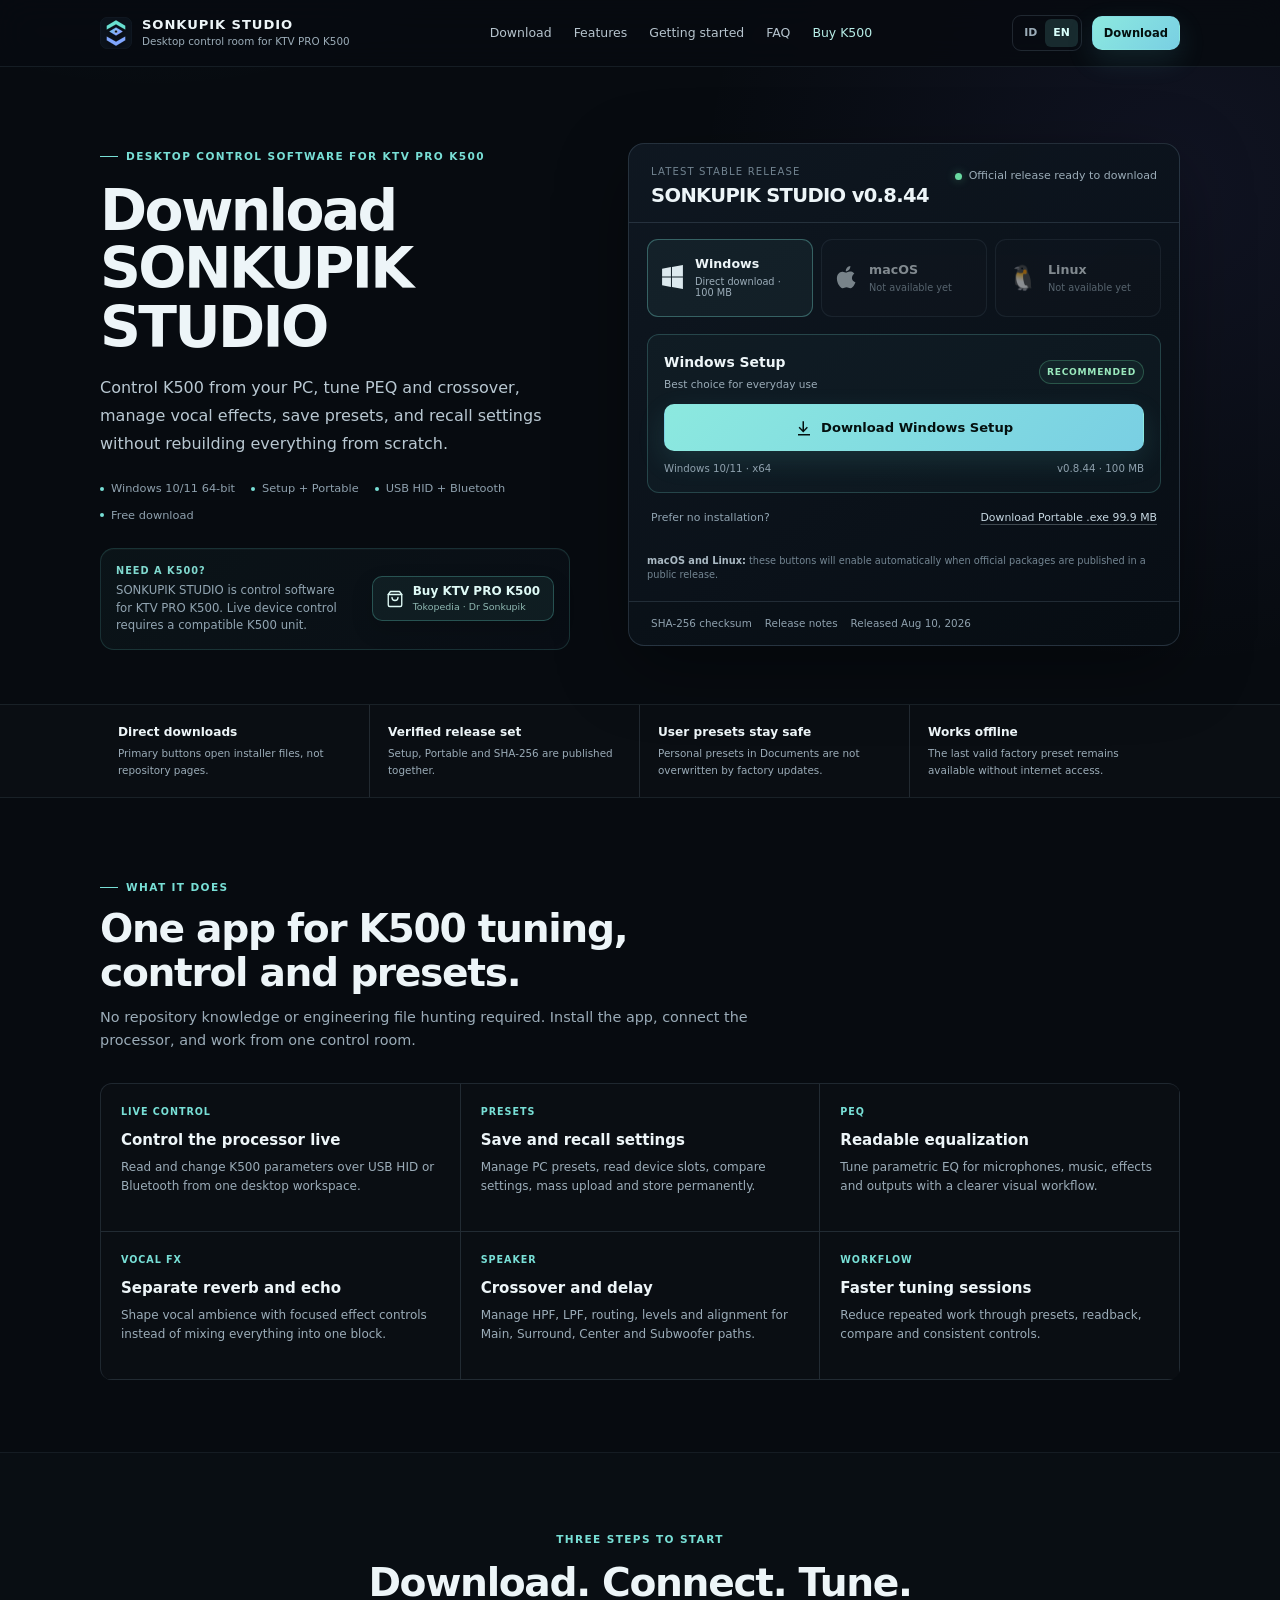
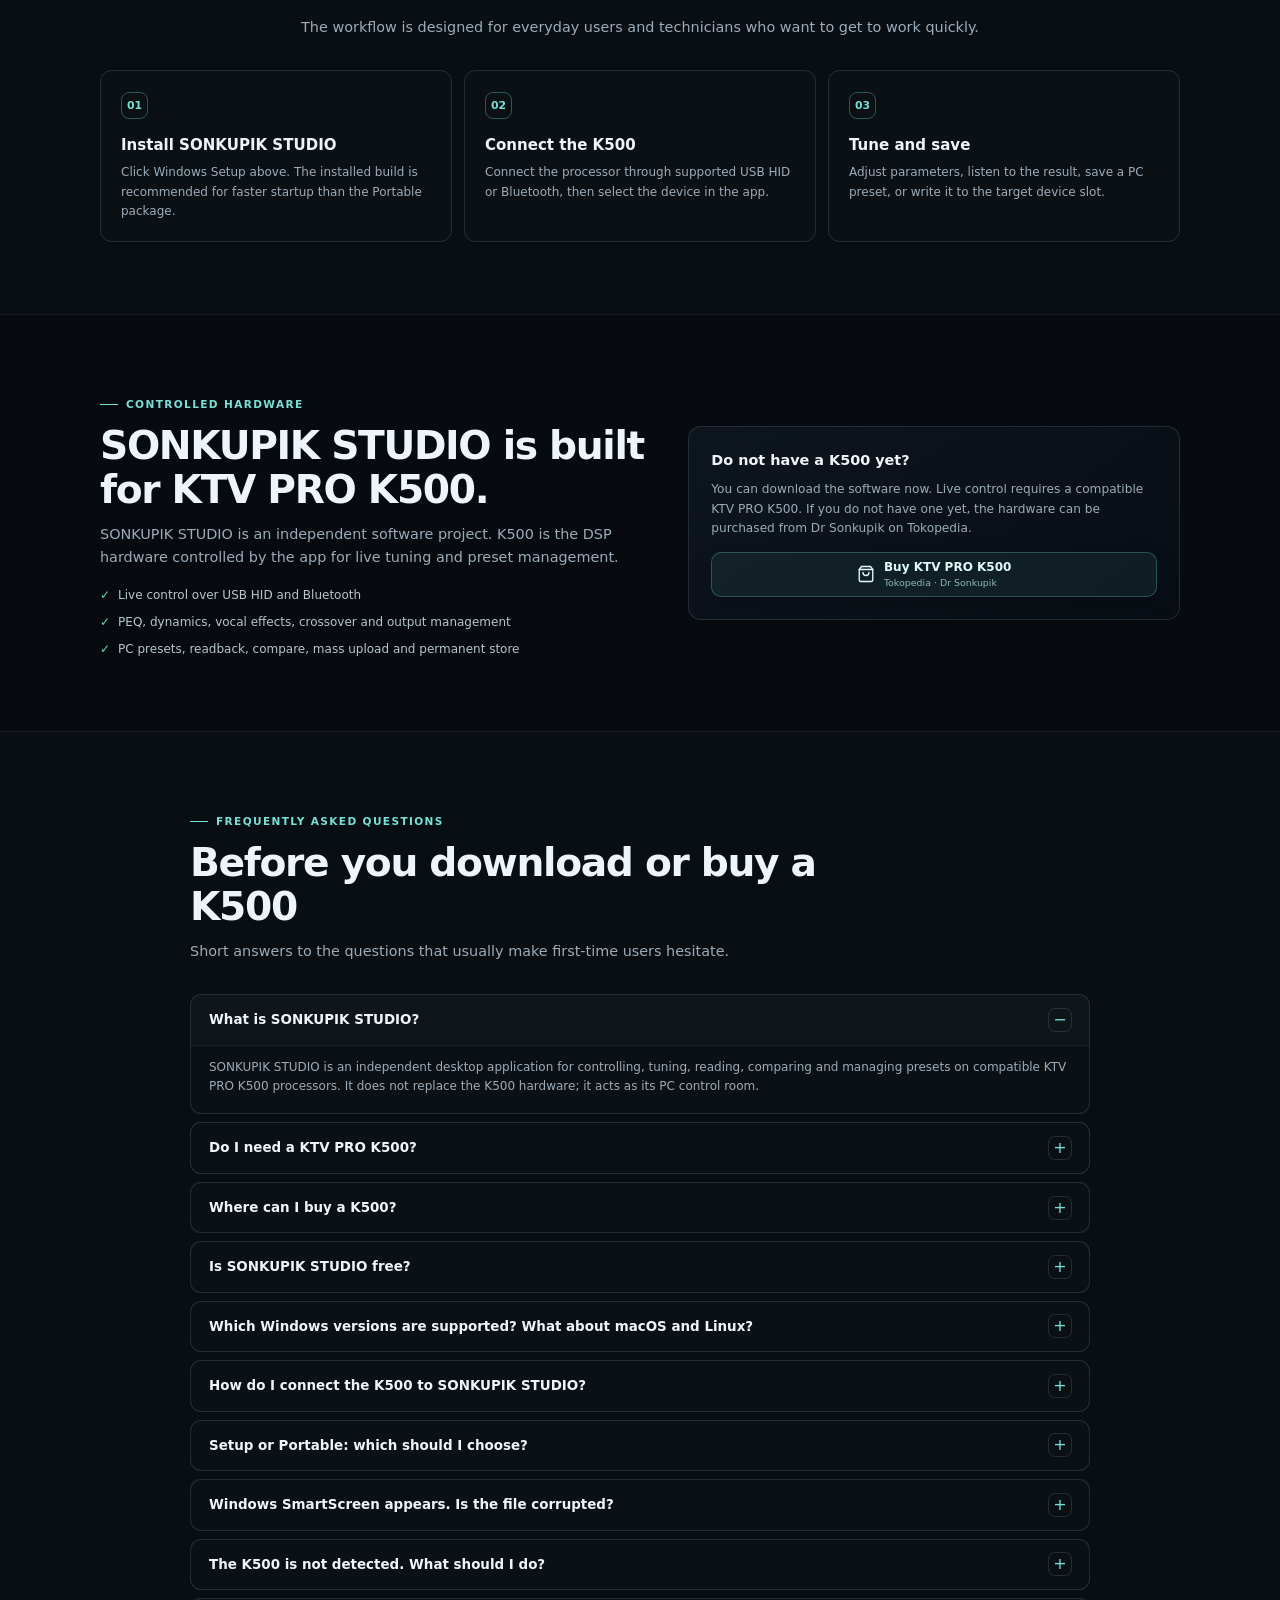
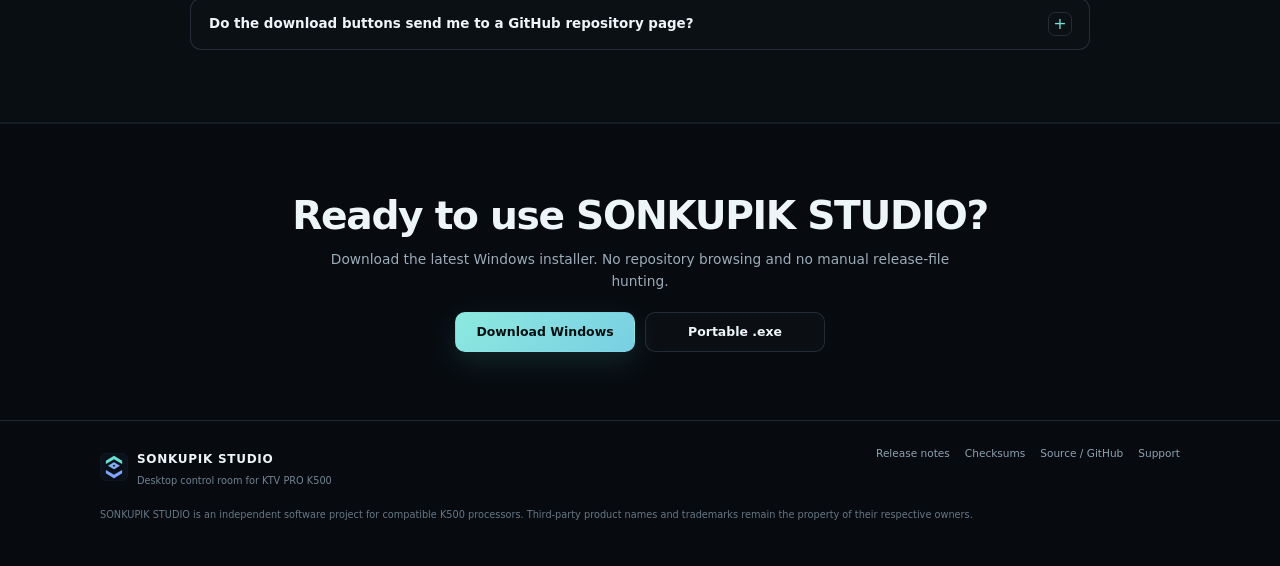
==== commit 6bcf6c26: "Harden landing clarity and beginner FAQ" ====
--- a/site/en/index.html
+++ b/site/en/index.html
@@ -14,7 +14,7 @@
   <link rel="alternate" hreflang="en" href="https://masarray.github.io/sonkupik-studio/en/">
   <link rel="alternate" hreflang="x-default" href="https://masarray.github.io/sonkupik-studio/">
   <meta property="og:title" content="Download SONKUPIK STUDIO">
-  <meta property="og:description" content="Desktop control and preset-management app for KTV PRO K500. Download the Windows installer directly from the official landing page.">
+  <meta property="og:description" content="Desktop control and preset-management app for KTV PRO K500. Download the Windows installer directly from the SONKUPIK STUDIO download page.">
   <meta property="og:type" content="website">
   <meta property="og:url" content="https://masarray.github.io/sonkupik-studio/en/">
   <meta property="og:site_name" content="SONKUPIK STUDIO">
@@ -28,6 +28,7 @@
   <link rel="icon" href="../assets/sonkupik-mark.svg" type="image/svg+xml">
   <link rel="manifest" href="../site.webmanifest">
   <link rel="stylesheet" href="../download.css">
+  <link rel="stylesheet" href="../polish.css">
   <script id="software-structured-data" type="application/ld+json">
   {
     "@context":"https://schema.org",
@@ -37,12 +38,30 @@
     "applicationSubCategory":"KTV PRO K500 control and preset management software",
     "operatingSystem":"Windows 10/11 64-bit",
     "softwareVersion":"0.8.44",
-    "description":"Desktop application for live control, presets, PEQ, crossover, dynamics, mixer and loudspeaker management on compatible KTV PRO K500 karaoke processors.",
+    "description":"Independent desktop application for live control, presets, PEQ, crossover, dynamics, mixer and loudspeaker management on compatible KTV PRO K500 karaoke processors.",
     "url":"https://masarray.github.io/sonkupik-studio/en/",
     "downloadUrl":"https://github.com/masarray/sonkupik-studio/releases/download/v0.8.44/SONKUPIK-STUDIO-0.8.44-Setup.exe",
     "releaseNotes":"https://github.com/masarray/sonkupik-studio/releases/tag/v0.8.44",
     "isAccessibleForFree":true,
     "publisher":{"@type":"Organization","name":"MasArray","url":"https://github.com/masarray"}
+  }
+  </script>
+  <script id="faq-structured-data" type="application/ld+json">
+  {
+    "@context":"https://schema.org",
+    "@type":"FAQPage",
+    "mainEntity":[
+      {"@type":"Question","name":"What is SONKUPIK STUDIO?","acceptedAnswer":{"@type":"Answer","text":"SONKUPIK STUDIO is an independent desktop application for controlling, tuning, reading, comparing and managing presets on compatible KTV PRO K500 processors."}},
+      {"@type":"Question","name":"Do I need a KTV PRO K500?","acceptedAnswer":{"@type":"Answer","text":"Yes for live device control. You may download the app without a K500, but reading and writing hardware parameters requires a compatible K500 unit."}},
+      {"@type":"Question","name":"Where can I buy a K500?","acceptedAnswer":{"@type":"Answer","text":"Use the Buy KTV PRO K500 button on this page to open the Dr Sonkupik listing on Tokopedia. Pricing, stock and transaction services follow the seller's current information."}},
+      {"@type":"Question","name":"Is SONKUPIK STUDIO free?","acceptedAnswer":{"@type":"Answer","text":"Yes. The public SONKUPIK STUDIO packages can be downloaded free from this page."}},
+      {"@type":"Question","name":"Which Windows versions are supported?","acceptedAnswer":{"@type":"Answer","text":"The current public distribution targets Windows 10 and Windows 11 64-bit. macOS and Linux packages are not available yet."}},
+      {"@type":"Question","name":"How do I connect the K500?","acceptedAnswer":{"@type":"Answer","text":"Connect the K500 through a compatible USB HID or Bluetooth path, then select the device and read its state from SONKUPIK STUDIO."}},
+      {"@type":"Question","name":"Setup or Portable?","acceptedAnswer":{"@type":"Answer","text":"Setup is recommended for everyday use and faster startup. Portable is useful when you do not want a permanent installation."}},
+      {"@type":"Question","name":"Why can Windows SmartScreen appear?","acceptedAnswer":{"@type":"Answer","text":"The current Windows binaries are not code-signed, so Windows can show a publisher warning. SHA-256 checksums are provided to verify the identity of downloaded files."}},
+      {"@type":"Question","name":"What should I do if the K500 is not detected?","acceptedAnswer":{"@type":"Answer","text":"Restart the K500 and Windows computer, reconnect through the intended USB HID or Bluetooth path, then read the device again. If the problem remains, follow the Support guide and include app version, Windows version and device revision."}},
+      {"@type":"Question","name":"Do the download buttons send me to a GitHub repository page?","acceptedAnswer":{"@type":"Answer","text":"No. Setup and Portable buttons point directly to release files. GitHub is used as the distribution host for checksums, release notes, source and technical support."}}
+    ]
   }
   </script>
   <script src="../download.js" defer></script>
@@ -59,7 +78,8 @@
       <a href="#download">Download</a>
       <a href="#features">Features</a>
       <a href="#getting-started">Getting started</a>
-      <a href="#k500">K500</a>
+      <a href="#faq">FAQ</a>
+      <a class="nav-store" data-k500-store-nav href="https://www.tokopedia.com/dr-sonkupik/recording-tech-ktv-pro-k500-karaoke-effect-processor-4-input-6-output-digital-mixer-dengan-equalizer-compressor-anti-feedback-crossover-ktv-pro-k500" target="_blank" rel="noopener noreferrer">Buy K500</a>
     </nav>
     <div class="nav-actions">
       <div class="lang-switch" aria-label="Language">
@@ -75,7 +95,7 @@
 <section class="hero" id="download">
   <div class="container hero-grid">
     <div>
-      <span class="eyebrow">Official app for KTV PRO K500</span>
+      <span class="eyebrow">Desktop control software for KTV PRO K500</span>
       <h1>Download<br>SONKUPIK STUDIO</h1>
       <p class="hero-lead">Control K500 from your PC, tune PEQ and crossover, manage vocal effects, save presets, and recall settings without rebuilding everything from scratch.</p>
       <ul class="hero-points" aria-label="Application summary">
@@ -84,6 +104,16 @@
         <li>USB HID + Bluetooth</li>
         <li>Free download</li>
       </ul>
+      <div class="hardware-bridge">
+        <div class="hardware-bridge-copy">
+          <span class="hardware-bridge-kicker">NEED A K500?</span>
+          <p>SONKUPIK STUDIO is control software for KTV PRO K500. Live device control requires a compatible K500 unit.</p>
+        </div>
+        <a class="store-button" data-k500-store href="https://www.tokopedia.com/dr-sonkupik/recording-tech-ktv-pro-k500-karaoke-effect-processor-4-input-6-output-digital-mixer-dengan-equalizer-compressor-anti-feedback-crossover-ktv-pro-k500" target="_blank" rel="noopener noreferrer" aria-label="Buy KTV PRO K500 on Tokopedia from Dr Sonkupik">
+          <svg class="lucide-store-icon" viewBox="0 0 24 24" aria-hidden="true" fill="none" stroke="currentColor" stroke-width="1.8" stroke-linecap="round" stroke-linejoin="round"><path d="M6 2 3 6v14a2 2 0 0 0 2 2h14a2 2 0 0 0 2-2V6l-3-4Z"/><path d="M3 6h18"/><path d="M16 10a4 4 0 0 1-8 0"/></svg>
+          <span class="store-button-copy"><strong>Buy KTV PRO K500</strong><small>Tokopedia · Dr Sonkupik</small></span>
+        </a>
+      </div>
     </div>
 
     <aside class="download-panel" aria-label="Download SONKUPIK STUDIO">
@@ -92,7 +122,7 @@
           <span class="release-label">Latest stable release</span>
           <h2>SONKUPIK STUDIO <span data-release-version>v0.8.44</span></h2>
         </div>
-        <span class="release-state" data-release-status>Checking official release…</span>
+        <span class="release-state" data-release-status>Checking SONKUPIK STUDIO release…</span>
       </div>
 
       <div class="platform-list" aria-label="Choose operating system">
@@ -183,25 +213,38 @@
     <div>
       <span class="eyebrow">Controlled hardware</span>
       <h2>SONKUPIK STUDIO is built for KTV PRO K500.</h2>
-      <p class="section-lead">This landing page focuses on the software. K500 is the DSP hardware controlled by the app for live tuning and preset management.</p>
+      <p class="section-lead">SONKUPIK STUDIO is an independent software project. K500 is the DSP hardware controlled by the app for live tuning and preset management.</p>
       <ul class="compat-list">
         <li>Live control over USB HID and Bluetooth</li>
         <li>PEQ, dynamics, vocal effects, crossover and output management</li>
         <li>PC presets, readback, compare, mass upload and permanent store</li>
       </ul>
     </div>
-    <aside class="device-note"><strong>Do not have a K500 yet?</strong><p>You can still download the application now. A compatible KTV PRO K500 is required for live device control.</p></aside>
-  </div>
-</section>
-
-<section class="section alt">
-  <div class="container">
-    <div class="section-heading"><span class="eyebrow">Quick answers</span><h2>Before you download</h2></div>
+    <aside class="device-note">
+      <strong>Do not have a K500 yet?</strong>
+      <p>You can download the software now. Live control requires a compatible KTV PRO K500. If you do not have one yet, the hardware can be purchased from Dr Sonkupik on Tokopedia.</p>
+      <a class="store-button" data-k500-store-secondary href="https://www.tokopedia.com/dr-sonkupik/recording-tech-ktv-pro-k500-karaoke-effect-processor-4-input-6-output-digital-mixer-dengan-equalizer-compressor-anti-feedback-crossover-ktv-pro-k500" target="_blank" rel="noopener noreferrer" aria-label="Buy KTV PRO K500 on Tokopedia from Dr Sonkupik">
+        <svg class="lucide-store-icon" viewBox="0 0 24 24" aria-hidden="true" fill="none" stroke="currentColor" stroke-width="1.8" stroke-linecap="round" stroke-linejoin="round"><path d="M6 2 3 6v14a2 2 0 0 0 2 2h14a2 2 0 0 0 2-2V6l-3-4Z"/><path d="M3 6h18"/><path d="M16 10a4 4 0 0 1-8 0"/></svg>
+        <span class="store-button-copy"><strong>Buy KTV PRO K500</strong><small>Tokopedia · Dr Sonkupik</small></span>
+      </a>
+    </aside>
+  </div>
+</section>
+
+<section class="section alt" id="faq">
+  <div class="container faq-shell">
+    <div class="section-heading"><span class="eyebrow">Frequently asked questions</span><h2>Before you download or buy a K500</h2><p class="section-lead">Short answers to the questions that usually make first-time users hesitate.</p></div>
     <div class="faq">
-      <article><h3>Do installer buttons send me to GitHub?</h3><p>No. Windows Setup and Portable buttons point directly to official release files. GitHub is only used as the distribution host and for release notes.</p></article>
-      <article><h3>Why are macOS and Linux disabled?</h3><p>The current public release only contains Windows binaries. macOS/Linux buttons are ready and will enable automatically when official packages exist.</p></article>
-      <article><h3>Setup or Portable?</h3><p>Use Setup for everyday use and faster startup. Portable is useful when you do not want a permanent installation.</p></article>
-      <article><h3>Does Windows show SmartScreen?</h3><p>The current binaries are unsigned, so Windows may show a publisher warning on first launch. A SHA-256 manifest is available from this page.</p></article>
+      <details class="faq-item" open><summary>What is SONKUPIK STUDIO?</summary><div class="faq-answer"><p>SONKUPIK STUDIO is an independent desktop application for controlling, tuning, reading, comparing and managing presets on compatible KTV PRO K500 processors. It does not replace the K500 hardware; it acts as its PC control room.</p></div></details>
+      <details class="faq-item"><summary>Do I need a KTV PRO K500?</summary><div class="faq-answer"><p>Yes for live device control. You can download the app without a K500, but reading and writing hardware parameters requires a compatible K500 unit.</p></div></details>
+      <details class="faq-item"><summary>Where can I buy a K500?</summary><div class="faq-answer"><p>Use the <strong>Buy KTV PRO K500</strong> button on this page to open the Dr Sonkupik listing on Tokopedia. Pricing, stock, variants, warranty and transaction services follow the seller's current information.</p><a class="faq-link" href="https://www.tokopedia.com/dr-sonkupik/recording-tech-ktv-pro-k500-karaoke-effect-processor-4-input-6-output-digital-mixer-dengan-equalizer-compressor-anti-feedback-crossover-ktv-pro-k500" target="_blank" rel="noopener noreferrer">Open Tokopedia →</a></div></details>
+      <details class="faq-item"><summary>Is SONKUPIK STUDIO free?</summary><div class="faq-answer"><p>Yes. The public SONKUPIK STUDIO packages are free to download from this page. The primary button points directly to the latest Windows installer.</p></div></details>
+      <details class="faq-item"><summary>Which Windows versions are supported? What about macOS and Linux?</summary><div class="faq-answer"><p>The current public distribution targets Windows 10/11 64-bit. macOS and Linux packages are not available yet; their buttons remain disabled so the page never suggests an installer exists when it has not been released.</p></div></details>
+      <details class="faq-item"><summary>How do I connect the K500 to SONKUPIK STUDIO?</summary><div class="faq-answer"><p>Connect the K500 through a compatible USB HID or Bluetooth path, then select the device and read its state from the app. Actual support can vary by hardware revision, firmware and Windows configuration.</p></div></details>
+      <details class="faq-item"><summary>Setup or Portable: which should I choose?</summary><div class="faq-answer"><p><strong>Setup</strong> is recommended for everyday use and faster startup. <strong>Portable</strong> is useful when you do not want a permanent installation or need a more flexible location.</p></div></details>
+      <details class="faq-item"><summary>Windows SmartScreen appears. Is the file corrupted?</summary><div class="faq-answer"><p>Not necessarily. The current Windows binaries are not code-signed, so Windows can display a publisher warning. Use the <a class="faq-link" data-download="checksums" href="https://github.com/masarray/sonkupik-studio/releases/download/v0.8.44/SHA256SUMS.txt">SHA-256 checksum</a> from the same release to verify the file you downloaded.</p></div></details>
+      <details class="faq-item"><summary>The K500 is not detected. What should I do?</summary><div class="faq-answer"><p>Restart the K500 and Windows computer, reconnect through the intended USB HID or Bluetooth path, then read the device again. If it still fails, note your SONKUPIK STUDIO version, Windows version, K500 revision and connection path.</p><a class="faq-link" href="https://github.com/masarray/sonkupik-studio/blob/main/SUPPORT.md">Open the Support guide →</a></div></details>
+      <details class="faq-item"><summary>Do the download buttons send me to a GitHub repository page?</summary><div class="faq-answer"><p>No. Windows Setup and Portable point directly to release files. GitHub is used behind the scenes as the distribution host for checksums, release notes, source and technical support.</p></div></details>
     </div>
   </div>
 </section>
@@ -209,7 +252,7 @@
 <section class="final-download">
   <div class="container">
     <h2>Ready to use SONKUPIK STUDIO?</h2>
-    <p>Download the latest official Windows installer. No repository browsing and no manual release-file hunting.</p>
+    <p>Download the latest Windows installer. No repository browsing and no manual release-file hunting.</p>
     <div class="final-actions">
       <a class="button primary" data-download="setup" href="https://github.com/masarray/sonkupik-studio/releases/download/v0.8.44/SONKUPIK-STUDIO-0.8.44-Setup.exe">Download Windows</a>
       <a class="button" data-download="portable" href="https://github.com/masarray/sonkupik-studio/releases/download/v0.8.44/SONKUPIK-STUDIO-0.8.44-Portable.exe">Portable .exe</a>
@@ -228,4 +271,4 @@
   </div>
 </footer>
 </body>
-</html>+</html>
--- a/site/polish.css
+++ b/site/polish.css
@@ -0,0 +1,2 @@
+/* Final public-landing polish: static purchase journey + beginner FAQ. */
+summary:focus-visible{outline:2px solid var(--accent);outline-offset:-2px}.nav-store{color:#b8eee8}.nav-store:hover{color:#e8fffc}.hardware-bridge{margin-top:24px;max-width:590px;display:flex;align-items:center;justify-content:space-between;gap:18px;padding:14px 15px;border:1px solid rgba(105,223,209,.16);border-radius:14px;background:linear-gradient(135deg,rgba(105,223,209,.045),rgba(129,168,255,.025));box-shadow:inset 0 1px rgba(255,255,255,.025)}.hardware-bridge-copy{min-width:0}.hardware-bridge-kicker{display:block;margin-bottom:4px;color:#80d9cf;font-size:.61rem;font-weight:760;letter-spacing:.105em}.hardware-bridge p{margin:0;color:#92a5b2;font-size:.73rem;line-height:1.5}.store-button{flex:0 0 auto;min-height:43px;display:inline-flex;align-items:center;gap:9px;padding:8px 13px;border:1px solid rgba(105,223,209,.28);border-radius:10px;background:rgba(105,223,209,.065);color:#dffaf6;text-decoration:none;box-shadow:0 9px 22px rgba(0,0,0,.16);transition:transform .16s ease,border-color .16s ease,background .16s ease,box-shadow .16s ease}.store-button:hover{transform:translateY(-1px);border-color:rgba(105,223,209,.52);background:rgba(105,223,209,.105);box-shadow:0 12px 27px rgba(0,0,0,.22)}.store-button:focus-visible{outline:2px solid #69dfd1;outline-offset:3px}.lucide-store-icon{width:18px;height:18px;flex:0 0 auto}.store-button-copy{display:grid;line-height:1.08}.store-button-copy strong{font-size:.75rem;font-weight:720}.store-button-copy small{margin-top:4px;color:#8fb8b2;font-size:.59rem;font-weight:520}.device-note .store-button{margin-top:13px;width:100%;justify-content:center;background:rgba(105,223,209,.075)}.faq-shell{max-width:900px}.faq{display:grid;grid-template-columns:1fr;gap:8px}.faq-item{overflow:hidden;border:1px solid var(--line);border-radius:11px;background:rgba(255,255,255,.012)}.faq-item summary{position:relative;cursor:pointer;list-style:none;padding:15px 48px 15px 18px;color:var(--text);font-size:.84rem;font-weight:640;line-height:1.45;transition:background .16s ease,color .16s ease}.faq-item summary::-webkit-details-marker{display:none}.faq-item summary:after{content:"+";position:absolute;right:17px;top:50%;width:22px;height:22px;display:grid;place-items:center;transform:translateY(-50%);border:1px solid var(--line);border-radius:7px;color:var(--accent);font-size:1rem;font-weight:500;line-height:1}.faq-item[open] summary{background:rgba(120,223,214,.025)}.faq-item[open] summary:after{content:"−"}.faq-answer{padding:0 18px 16px;border-top:1px solid rgba(160,190,214,.09)}.faq-answer p{margin:12px 0 0;color:var(--muted);font-size:.75rem;line-height:1.65}.faq-link{display:inline-flex;margin-top:9px;color:var(--accent);font-size:.72rem;font-weight:650;text-decoration:none}.faq-link:hover{color:#c9faf5}.faq-item strong{color:#dce8ed}.faq-item a:focus-visible{outline:2px solid var(--accent);outline-offset:3px}@media(max-width:700px){.hardware-bridge{align-items:stretch;flex-direction:column;gap:12px}.hardware-bridge .store-button{width:100%;justify-content:center}.faq-item summary{padding:14px 45px 14px 15px}.faq-answer{padding:0 15px 15px}}
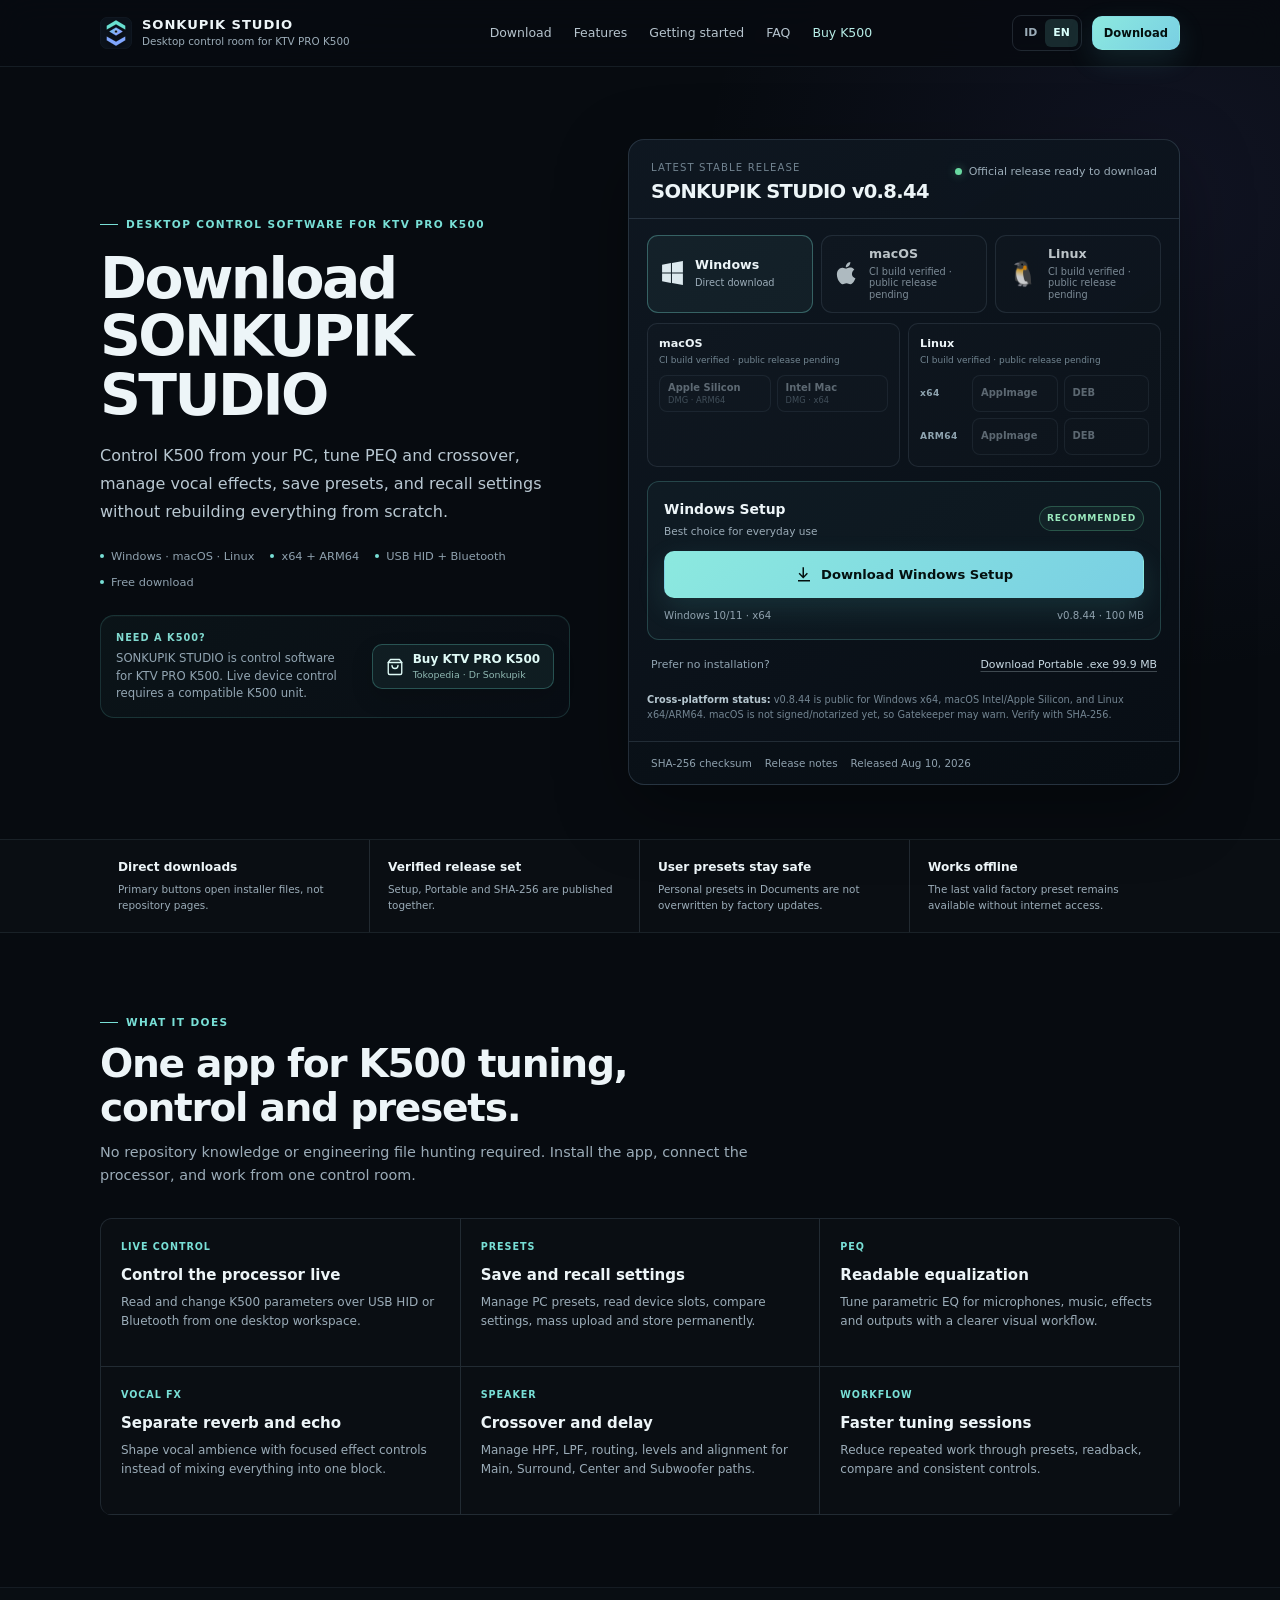
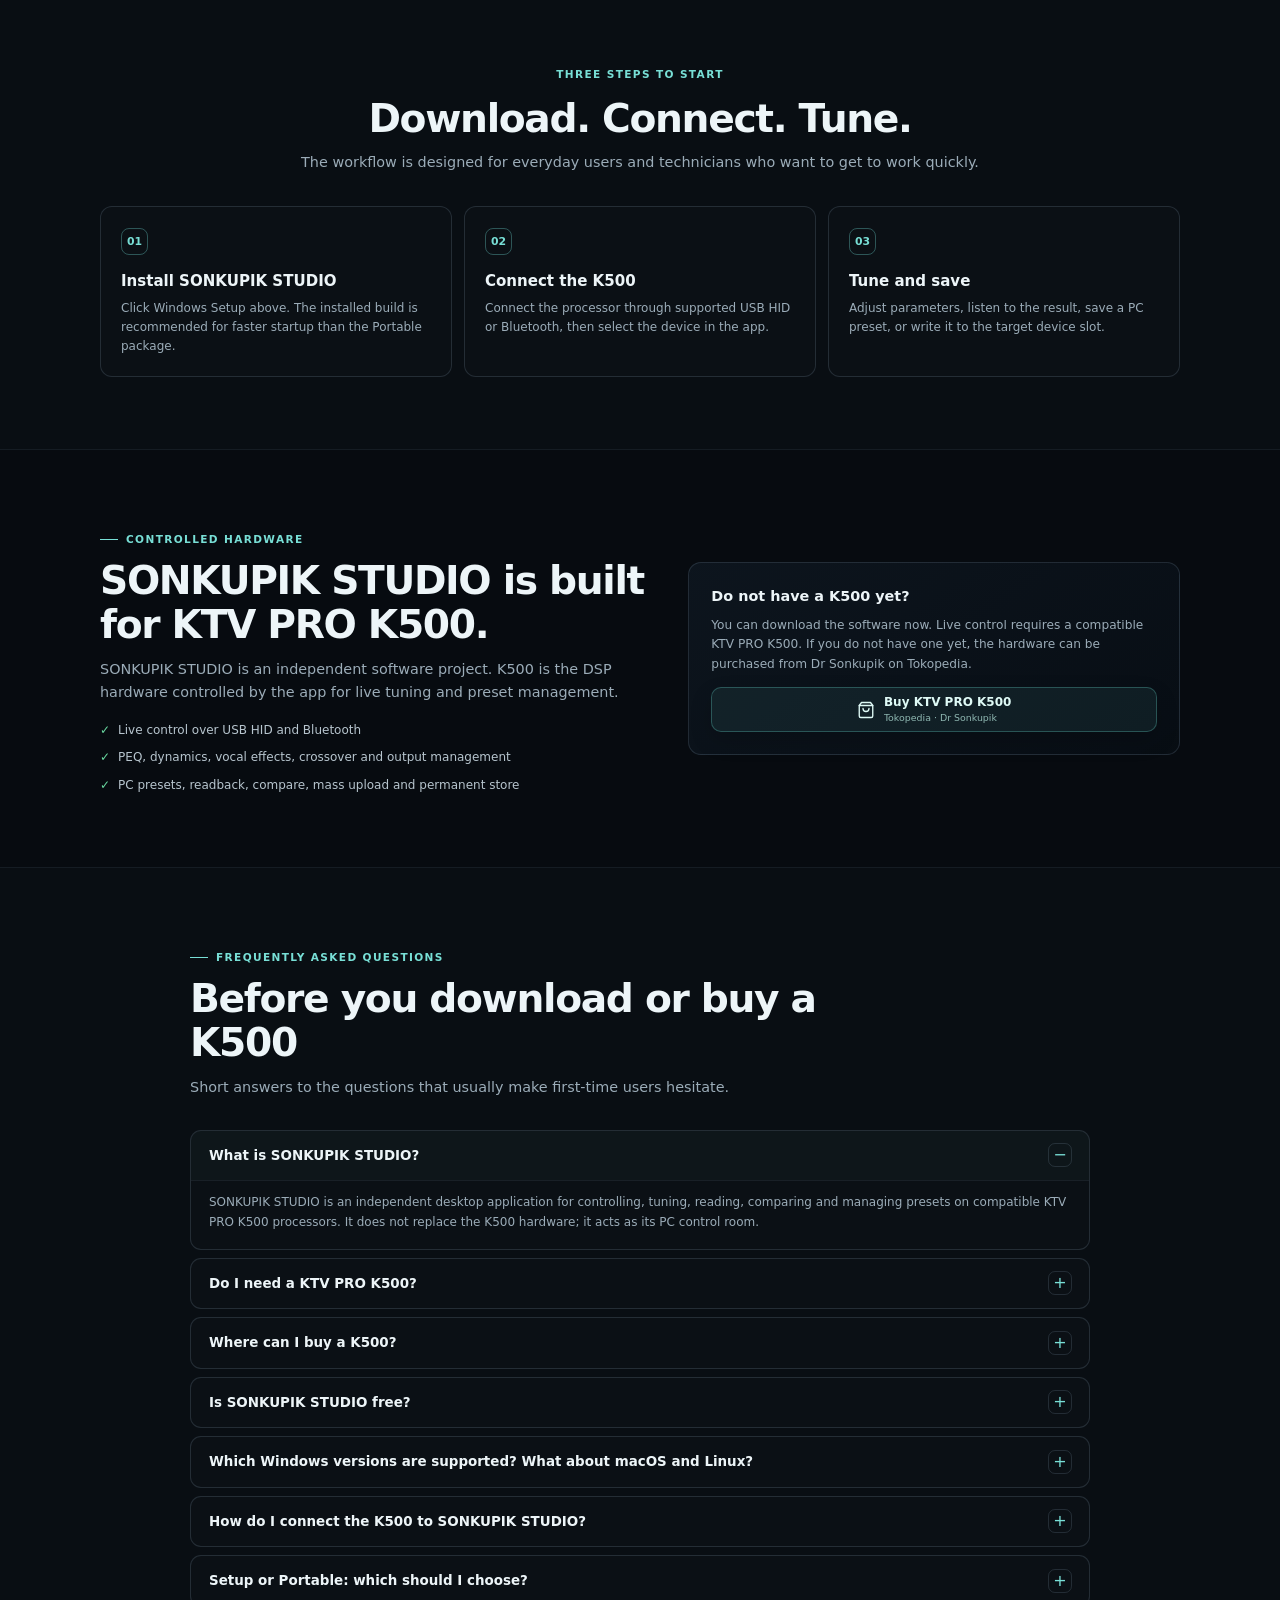
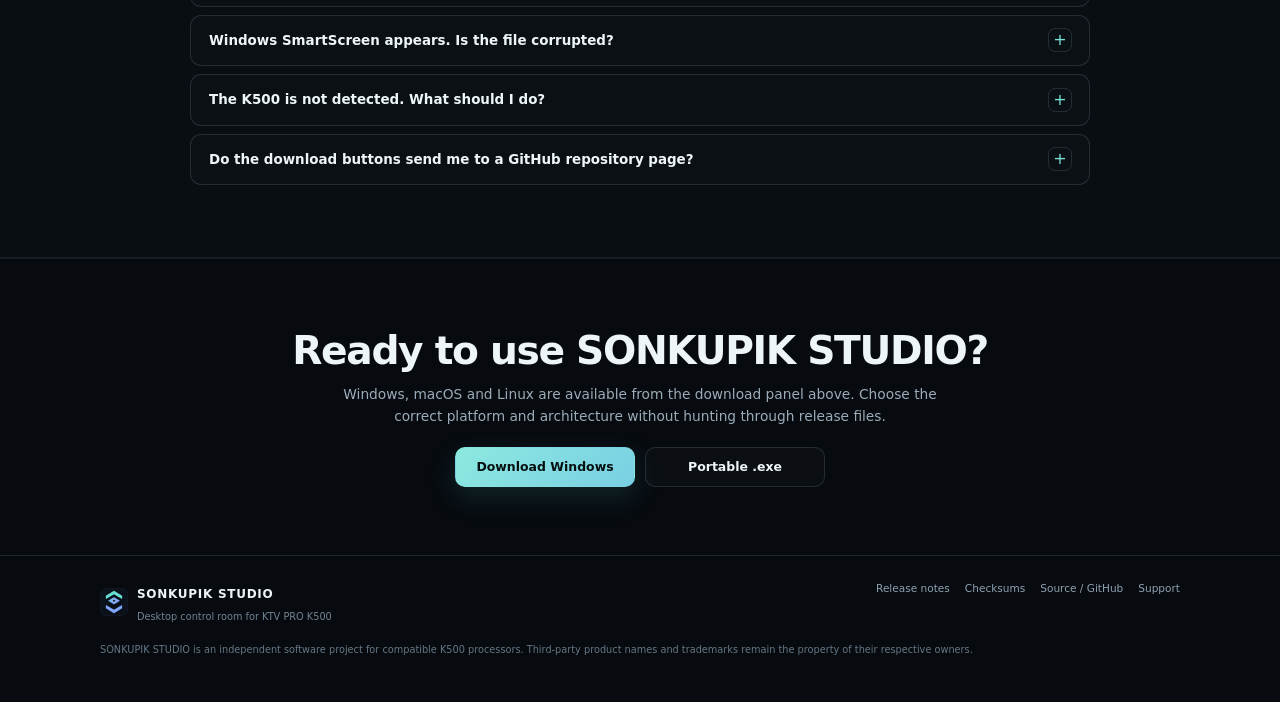
==== commit f6605533: "Sync static landing with all-platform release" ====
--- a/site/en/index.html
+++ b/site/en/index.html
@@ -3,8 +3,8 @@
 <head>
   <meta charset="utf-8">
   <meta name="viewport" content="width=device-width,initial-scale=1">
-  <title>Download SONKUPIK STUDIO for Windows | KTV PRO K500</title>
-  <meta name="description" content="Download SONKUPIK STUDIO, the desktop app for KTV PRO K500 control, presets, PEQ, crossover, vocal effects and speaker management. Windows installer available now.">
+  <title>Download SONKUPIK STUDIO | Windows, macOS &amp; Linux</title>
+  <meta name="description" content="Download SONKUPIK STUDIO for Windows, macOS Intel/Apple Silicon, and Linux x64/ARM64. Desktop control room for KTV PRO K500.">
   <meta name="robots" content="index,follow,max-image-preview:large,max-snippet:-1,max-video-preview:-1">
   <meta name="author" content="MasArray / Tutorial Mas Ari">
   <meta name="theme-color" content="#070b10">
@@ -23,7 +23,7 @@
   <meta property="og:locale:alternate" content="id_ID">
   <meta name="twitter:card" content="summary_large_image">
   <meta name="twitter:title" content="Download SONKUPIK STUDIO">
-  <meta name="twitter:description" content="Desktop control room for KTV PRO K500. Windows installer available now.">
+  <meta name="twitter:description" content="KTV PRO K500 desktop control room for Windows, macOS and Linux.">
   <meta name="twitter:image" content="https://masarray.github.io/sonkupik-studio/assets/sonkupik-studio-preview.svg">
   <link rel="icon" href="../assets/sonkupik-mark.svg" type="image/svg+xml">
   <link rel="manifest" href="../site.webmanifest">
@@ -36,7 +36,7 @@
     "name":"SONKUPIK STUDIO",
     "applicationCategory":"MultimediaApplication",
     "applicationSubCategory":"KTV PRO K500 control and preset management software",
-    "operatingSystem":"Windows 10/11 64-bit",
+    "operatingSystem":"Windows 10/11 64-bit; macOS Intel/Apple Silicon; Linux x64/ARM64",
     "softwareVersion":"0.8.44",
     "description":"Independent desktop application for live control, presets, PEQ, crossover, dynamics, mixer and loudspeaker management on compatible KTV PRO K500 karaoke processors.",
     "url":"https://masarray.github.io/sonkupik-studio/en/",
@@ -55,7 +55,7 @@
       {"@type":"Question","name":"Do I need a KTV PRO K500?","acceptedAnswer":{"@type":"Answer","text":"Yes for live device control. You may download the app without a K500, but reading and writing hardware parameters requires a compatible K500 unit."}},
       {"@type":"Question","name":"Where can I buy a K500?","acceptedAnswer":{"@type":"Answer","text":"Use the Buy KTV PRO K500 button on this page to open the Dr Sonkupik listing on Tokopedia. Pricing, stock and transaction services follow the seller's current information."}},
       {"@type":"Question","name":"Is SONKUPIK STUDIO free?","acceptedAnswer":{"@type":"Answer","text":"Yes. The public SONKUPIK STUDIO packages can be downloaded free from this page."}},
-      {"@type":"Question","name":"Which Windows versions are supported?","acceptedAnswer":{"@type":"Answer","text":"The current public distribution targets Windows 10 and Windows 11 64-bit. macOS and Linux packages are not available yet."}},
+      {"@type":"Question","name":"Which Windows versions are supported?","acceptedAnswer":{"@type":"Answer","text":"v0.8.44 is public for Windows 10/11 x64, macOS Intel/Apple Silicon, and Linux x64/ARM64. macOS DMGs are not Developer ID signed/notarized yet, so Gatekeeper may warn."}},
       {"@type":"Question","name":"How do I connect the K500?","acceptedAnswer":{"@type":"Answer","text":"Connect the K500 through a compatible USB HID or Bluetooth path, then select the device and read its state from SONKUPIK STUDIO."}},
       {"@type":"Question","name":"Setup or Portable?","acceptedAnswer":{"@type":"Answer","text":"Setup is recommended for everyday use and faster startup. Portable is useful when you do not want a permanent installation."}},
       {"@type":"Question","name":"Why can Windows SmartScreen appear?","acceptedAnswer":{"@type":"Answer","text":"The current Windows binaries are not code-signed, so Windows can show a publisher warning. SHA-256 checksums are provided to verify the identity of downloaded files."}},
@@ -99,8 +99,8 @@
       <h1>Download<br>SONKUPIK STUDIO</h1>
       <p class="hero-lead">Control K500 from your PC, tune PEQ and crossover, manage vocal effects, save presets, and recall settings without rebuilding everything from scratch.</p>
       <ul class="hero-points" aria-label="Application summary">
-        <li>Windows 10/11 64-bit</li>
-        <li>Setup + Portable</li>
+        <li>Windows · macOS · Linux</li>
+        <li>x64 + ARM64</li>
         <li>USB HID + Bluetooth</li>
         <li>Free download</li>
       </ul>
@@ -132,11 +132,11 @@
         </a>
         <a class="platform-button" data-platform-download="macos" aria-disabled="true">
           <svg class="platform-icon" viewBox="0 0 24 24" aria-hidden="true"><path fill="currentColor" d="M17.2 12.4c0-2.7 2.2-4 2.3-4.1-1.2-1.8-3.2-2-3.9-2-1.7-.2-3.2 1-4 1s-2.1-1-3.5-.9c-1.8 0-3.5 1.1-4.4 2.7-1.9 3.2-.5 8 1.3 10.6.9 1.3 2 2.7 3.4 2.6 1.4-.1 1.9-.9 3.6-.9s2.2.9 3.7.9c1.5 0 2.5-1.3 3.4-2.6 1-1.5 1.5-3 1.5-3.1-.1 0-3.4-1.3-3.4-4.2ZM14.5 4.6c.8-1 1.3-2.3 1.2-3.6-1.1 0-2.4.8-3.2 1.7-.7.8-1.3 2.2-1.2 3.4 1.2.1 2.4-.6 3.2-1.5Z"/></svg>
-          <span class="platform-copy"><strong>macOS</strong><small data-platform-status>Not available yet</small></span>
+          <span class="platform-copy"><strong>macOS</strong><small data-platform-status>Choose architecture below</small></span>
         </a>
         <a class="platform-button" data-platform-download="linux" aria-disabled="true">
           <span class="os-linux" aria-hidden="true">🐧</span>
-          <span class="platform-copy"><strong>Linux</strong><small data-platform-status>Not available yet</small></span>
+          <span class="platform-copy"><strong>Linux</strong><small data-platform-status>Choose architecture below</small></span>
         </a>
       </div>
 
@@ -156,7 +156,7 @@
         <span>Prefer no installation?</span>
         <a data-download="portable" href="https://github.com/masarray/sonkupik-studio/releases/download/v0.8.44/SONKUPIK-STUDIO-0.8.44-Portable.exe">Download Portable .exe <span data-portable-size>about 100 MB</span></a>
       </div>
-      <p class="availability-note"><strong>macOS and Linux:</strong> these buttons will enable automatically when official packages are published in a public release.</p>
+      <p class="availability-note"><strong>Cross-platform status:</strong> v0.8.44 is public for Windows, macOS and Linux. macOS DMGs are not signed/notarized; verify downloads with SHA-256.</p>
       <div class="release-links">
         <a data-download="checksums" href="https://github.com/masarray/sonkupik-studio/releases/download/v0.8.44/SHA256SUMS.txt">SHA-256 checksum</a>
         <a data-release-link href="https://github.com/masarray/sonkupik-studio/releases/tag/v0.8.44">Release notes</a>
@@ -239,7 +239,7 @@
       <details class="faq-item"><summary>Do I need a KTV PRO K500?</summary><div class="faq-answer"><p>Yes for live device control. You can download the app without a K500, but reading and writing hardware parameters requires a compatible K500 unit.</p></div></details>
       <details class="faq-item"><summary>Where can I buy a K500?</summary><div class="faq-answer"><p>Use the <strong>Buy KTV PRO K500</strong> button on this page to open the Dr Sonkupik listing on Tokopedia. Pricing, stock, variants, warranty and transaction services follow the seller's current information.</p><a class="faq-link" href="https://www.tokopedia.com/dr-sonkupik/recording-tech-ktv-pro-k500-karaoke-effect-processor-4-input-6-output-digital-mixer-dengan-equalizer-compressor-anti-feedback-crossover-ktv-pro-k500" target="_blank" rel="noopener noreferrer">Open Tokopedia →</a></div></details>
       <details class="faq-item"><summary>Is SONKUPIK STUDIO free?</summary><div class="faq-answer"><p>Yes. The public SONKUPIK STUDIO packages are free to download from this page. The primary button points directly to the latest Windows installer.</p></div></details>
-      <details class="faq-item"><summary>Which Windows versions are supported? What about macOS and Linux?</summary><div class="faq-answer"><p>The current public distribution targets Windows 10/11 64-bit. macOS and Linux packages are not available yet; their buttons remain disabled so the page never suggests an installer exists when it has not been released.</p></div></details>
+      <details class="faq-item"><summary>Which Windows versions are supported? What about macOS and Linux?</summary><div class="faq-answer"><p>v0.8.44 is public for Windows 10/11 x64, macOS Intel/Apple Silicon, and Linux x64/ARM64. macOS DMGs are not signed/notarized and may trigger Gatekeeper; Mac/Linux builds passed CI verification.</p></div></details>
       <details class="faq-item"><summary>How do I connect the K500 to SONKUPIK STUDIO?</summary><div class="faq-answer"><p>Connect the K500 through a compatible USB HID or Bluetooth path, then select the device and read its state from the app. Actual support can vary by hardware revision, firmware and Windows configuration.</p></div></details>
       <details class="faq-item"><summary>Setup or Portable: which should I choose?</summary><div class="faq-answer"><p><strong>Setup</strong> is recommended for everyday use and faster startup. <strong>Portable</strong> is useful when you do not want a permanent installation or need a more flexible location.</p></div></details>
       <details class="faq-item"><summary>Windows SmartScreen appears. Is the file corrupted?</summary><div class="faq-answer"><p>Not necessarily. The current Windows binaries are not code-signed, so Windows can display a publisher warning. Use the <a class="faq-link" data-download="checksums" href="https://github.com/masarray/sonkupik-studio/releases/download/v0.8.44/SHA256SUMS.txt">SHA-256 checksum</a> from the same release to verify the file you downloaded.</p></div></details>
@@ -252,7 +252,7 @@
 <section class="final-download">
   <div class="container">
     <h2>Ready to use SONKUPIK STUDIO?</h2>
-    <p>Download the latest Windows installer. No repository browsing and no manual release-file hunting.</p>
+    <p>Windows, macOS and Linux are available from the download panel above. Choose the correct platform and architecture without hunting through release files.</p>
     <div class="final-actions">
       <a class="button primary" data-download="setup" href="https://github.com/masarray/sonkupik-studio/releases/download/v0.8.44/SONKUPIK-STUDIO-0.8.44-Setup.exe">Download Windows</a>
       <a class="button" data-download="portable" href="https://github.com/masarray/sonkupik-studio/releases/download/v0.8.44/SONKUPIK-STUDIO-0.8.44-Portable.exe">Portable .exe</a>
--- a/site/polish.css
+++ b/site/polish.css
@@ -1,2 +1,4 @@
-/* Final public-landing polish: static purchase journey + beginner FAQ. */
-summary:focus-visible{outline:2px solid var(--accent);outline-offset:-2px}.nav-store{color:#b8eee8}.nav-store:hover{color:#e8fffc}.hardware-bridge{margin-top:24px;max-width:590px;display:flex;align-items:center;justify-content:space-between;gap:18px;padding:14px 15px;border:1px solid rgba(105,223,209,.16);border-radius:14px;background:linear-gradient(135deg,rgba(105,223,209,.045),rgba(129,168,255,.025));box-shadow:inset 0 1px rgba(255,255,255,.025)}.hardware-bridge-copy{min-width:0}.hardware-bridge-kicker{display:block;margin-bottom:4px;color:#80d9cf;font-size:.61rem;font-weight:760;letter-spacing:.105em}.hardware-bridge p{margin:0;color:#92a5b2;font-size:.73rem;line-height:1.5}.store-button{flex:0 0 auto;min-height:43px;display:inline-flex;align-items:center;gap:9px;padding:8px 13px;border:1px solid rgba(105,223,209,.28);border-radius:10px;background:rgba(105,223,209,.065);color:#dffaf6;text-decoration:none;box-shadow:0 9px 22px rgba(0,0,0,.16);transition:transform .16s ease,border-color .16s ease,background .16s ease,box-shadow .16s ease}.store-button:hover{transform:translateY(-1px);border-color:rgba(105,223,209,.52);background:rgba(105,223,209,.105);box-shadow:0 12px 27px rgba(0,0,0,.22)}.store-button:focus-visible{outline:2px solid #69dfd1;outline-offset:3px}.lucide-store-icon{width:18px;height:18px;flex:0 0 auto}.store-button-copy{display:grid;line-height:1.08}.store-button-copy strong{font-size:.75rem;font-weight:720}.store-button-copy small{margin-top:4px;color:#8fb8b2;font-size:.59rem;font-weight:520}.device-note .store-button{margin-top:13px;width:100%;justify-content:center;background:rgba(105,223,209,.075)}.faq-shell{max-width:900px}.faq{display:grid;grid-template-columns:1fr;gap:8px}.faq-item{overflow:hidden;border:1px solid var(--line);border-radius:11px;background:rgba(255,255,255,.012)}.faq-item summary{position:relative;cursor:pointer;list-style:none;padding:15px 48px 15px 18px;color:var(--text);font-size:.84rem;font-weight:640;line-height:1.45;transition:background .16s ease,color .16s ease}.faq-item summary::-webkit-details-marker{display:none}.faq-item summary:after{content:"+";position:absolute;right:17px;top:50%;width:22px;height:22px;display:grid;place-items:center;transform:translateY(-50%);border:1px solid var(--line);border-radius:7px;color:var(--accent);font-size:1rem;font-weight:500;line-height:1}.faq-item[open] summary{background:rgba(120,223,214,.025)}.faq-item[open] summary:after{content:"−"}.faq-answer{padding:0 18px 16px;border-top:1px solid rgba(160,190,214,.09)}.faq-answer p{margin:12px 0 0;color:var(--muted);font-size:.75rem;line-height:1.65}.faq-link{display:inline-flex;margin-top:9px;color:var(--accent);font-size:.72rem;font-weight:650;text-decoration:none}.faq-link:hover{color:#c9faf5}.faq-item strong{color:#dce8ed}.faq-item a:focus-visible{outline:2px solid var(--accent);outline-offset:3px}@media(max-width:700px){.hardware-bridge{align-items:stretch;flex-direction:column;gap:12px}.hardware-bridge .store-button{width:100%;justify-content:center}.faq-item summary{padding:14px 45px 14px 15px}.faq-answer{padding:0 15px 15px}}
+/* Final public-landing polish: purchase journey, beginner FAQ and cross-platform release status. */
+summary:focus-visible{outline:2px solid var(--accent);outline-offset:-2px}.nav-store{color:#b8eee8}.nav-store:hover{color:#e8fffc}.hardware-bridge{margin-top:24px;max-width:590px;display:flex;align-items:center;justify-content:space-between;gap:18px;padding:14px 15px;border:1px solid rgba(105,223,209,.16);border-radius:14px;background:linear-gradient(135deg,rgba(105,223,209,.045),rgba(129,168,255,.025));box-shadow:inset 0 1px rgba(255,255,255,.025)}.hardware-bridge-copy{min-width:0}.hardware-bridge-kicker{display:block;margin-bottom:4px;color:#80d9cf;font-size:.61rem;font-weight:760;letter-spacing:.105em}.hardware-bridge p{margin:0;color:#92a5b2;font-size:.73rem;line-height:1.5}.store-button{flex:0 0 auto;min-height:43px;display:inline-flex;align-items:center;gap:9px;padding:8px 13px;border:1px solid rgba(105,223,209,.28);border-radius:10px;background:rgba(105,223,209,.065);color:#dffaf6;text-decoration:none;box-shadow:0 9px 22px rgba(0,0,0,.16);transition:transform .16s ease,border-color .16s ease,background .16s ease,box-shadow .16s ease}.store-button:hover{transform:translateY(-1px);border-color:rgba(105,223,209,.52);background:rgba(105,223,209,.105);box-shadow:0 12px 27px rgba(0,0,0,.22)}.store-button:focus-visible{outline:2px solid #69dfd1;outline-offset:3px}.lucide-store-icon{width:18px;height:18px;flex:0 0 auto}.store-button-copy{display:grid;line-height:1.08}.store-button-copy strong{font-size:.75rem;font-weight:720}.store-button-copy small{margin-top:4px;color:#8fb8b2;font-size:.59rem;font-weight:520}.device-note .store-button{margin-top:13px;width:100%;justify-content:center;background:rgba(105,223,209,.075)}.faq-shell{max-width:900px}.faq{display:grid;grid-template-columns:1fr;gap:8px}.faq-item{overflow:hidden;border:1px solid var(--line);border-radius:11px;background:rgba(255,255,255,.012)}.faq-item summary{position:relative;cursor:pointer;list-style:none;padding:15px 48px 15px 18px;color:var(--text);font-size:.84rem;font-weight:640;line-height:1.45;transition:background .16s ease,color .16s ease}.faq-item summary::-webkit-details-marker{display:none}.faq-item summary:after{content:"+";position:absolute;right:17px;top:50%;width:22px;height:22px;display:grid;place-items:center;transform:translateY(-50%);border:1px solid var(--line);border-radius:7px;color:var(--accent);font-size:1rem;font-weight:500;line-height:1}.faq-item[open] summary{background:rgba(120,223,214,.025)}.faq-item[open] summary:after{content:"−"}.faq-answer{padding:0 18px 16px;border-top:1px solid rgba(160,190,214,.09)}.faq-answer p{margin:12px 0 0;color:var(--muted);font-size:.75rem;line-height:1.65}.faq-link{display:inline-flex;margin-top:9px;color:var(--accent);font-size:.72rem;font-weight:650;text-decoration:none}.faq-link:hover{color:#c9faf5}.faq-item strong{color:#dce8ed}.faq-item a:focus-visible{outline:2px solid var(--accent);outline-offset:3px}
+.platform-button.is-cross-platform-status[aria-disabled=true]{opacity:.78;cursor:default}.platform-button.is-cross-platform-status[aria-disabled=true]:hover{border-color:var(--line);background:rgba(255,255,255,.016)}.platform-button.is-cross-platform-status.has-public-assets[aria-disabled=true]{opacity:1;border-color:rgba(120,223,214,.24);background:rgba(120,223,214,.035)}.platform-matrix{display:grid;grid-template-columns:1fr 1fr;gap:8px;margin:0 18px 14px}.platform-variant-group{padding:11px;border:1px solid rgba(160,190,214,.12);border-radius:10px;background:rgba(255,255,255,.012)}.platform-variant-head{display:grid;gap:2px;margin-bottom:8px}.platform-variant-head strong{font-size:.7rem;font-weight:680}.platform-variant-head span{color:#728591;font-size:.56rem;line-height:1.35}.platform-variant-links{display:grid;grid-template-columns:1fr 1fr;gap:6px}.platform-variant-links a,.platform-variant-architectures a{min-height:37px;display:grid;align-content:center;padding:6px 8px;border:1px solid var(--line);border-radius:8px;background:rgba(255,255,255,.012);color:#a5b5c0;font-size:.62rem;font-weight:650;line-height:1.15}.platform-variant-links a small{margin-top:3px;color:#6f828f;font-size:.52rem;font-weight:520}.platform-variant-links a[aria-disabled=true],.platform-variant-architectures a[aria-disabled=true]{opacity:.52;cursor:not-allowed}.platform-variant-links a.is-available,.platform-variant-architectures a.is-available{border-color:rgba(120,223,214,.3);background:rgba(120,223,214,.055);color:#dff9f6}.platform-variant-links a.is-available:hover,.platform-variant-architectures a.is-available:hover{border-color:rgba(120,223,214,.54);transform:translateY(-1px)}.platform-variant-architectures{display:grid;gap:6px}.platform-variant-architectures>div{display:grid;grid-template-columns:46px 1fr 1fr;align-items:center;gap:6px}.platform-variant-architectures b{color:#8fa4b0;font-size:.57rem;letter-spacing:.04em}.availability-note{margin-top:2px}.availability-note strong{color:#b6c7d0}
+@media(max-width:700px){.hardware-bridge{align-items:stretch;flex-direction:column;gap:12px}.hardware-bridge .store-button{width:100%;justify-content:center}.faq-item summary{padding:14px 45px 14px 15px}.faq-answer{padding:0 15px 15px}.platform-matrix{grid-template-columns:1fr}.platform-variant-links{grid-template-columns:1fr 1fr}}
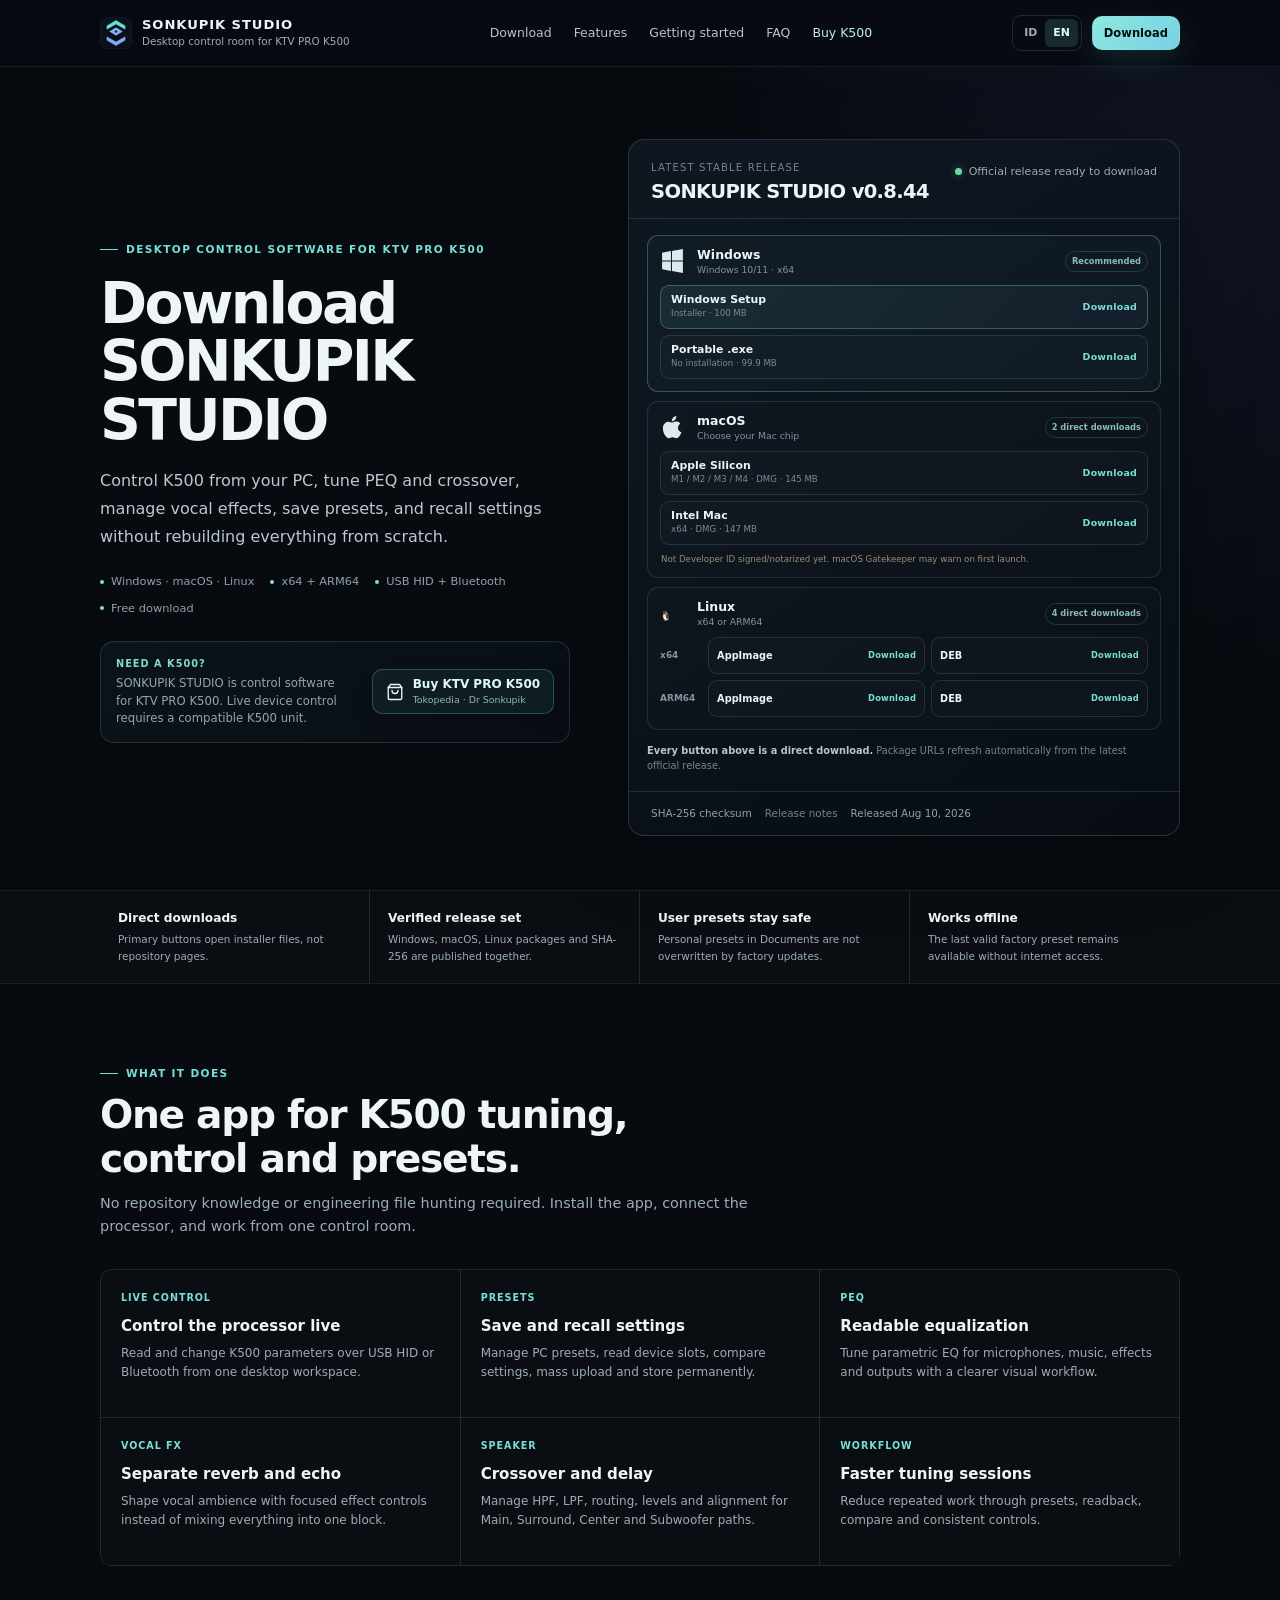
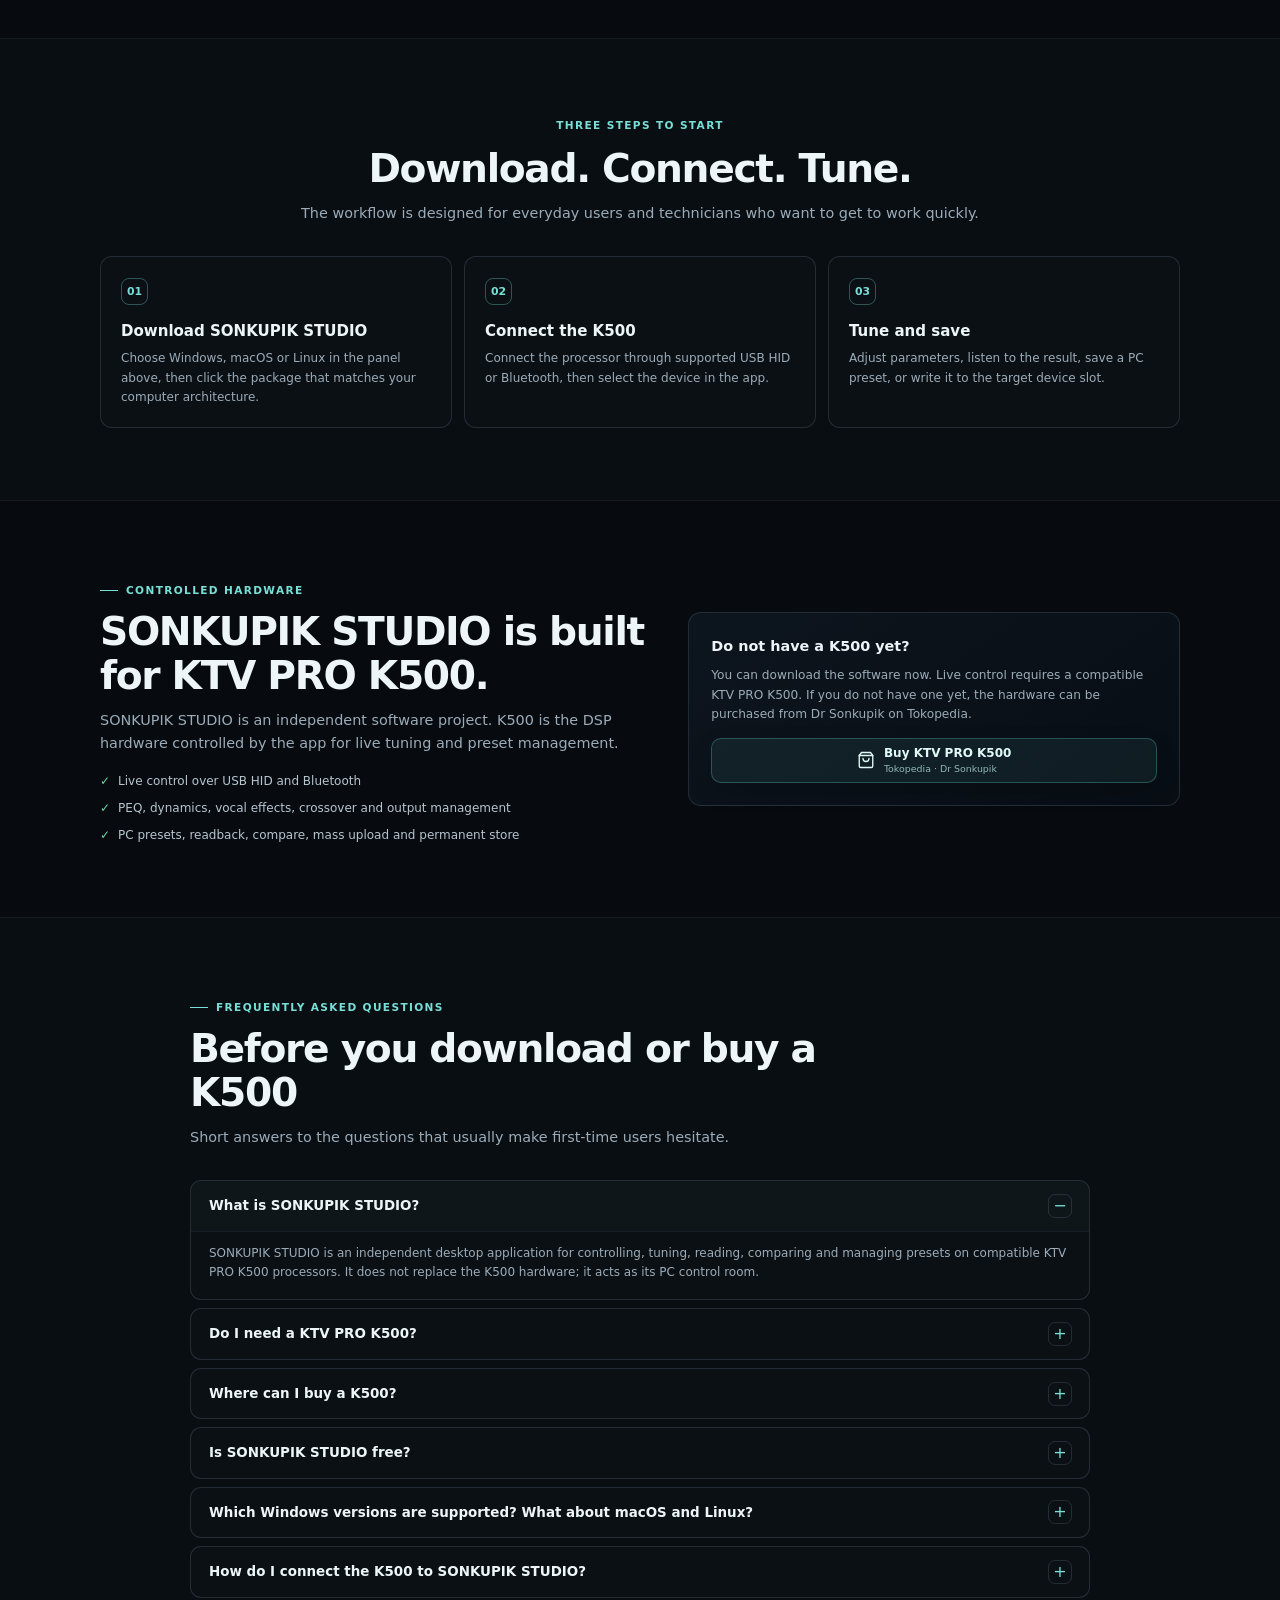
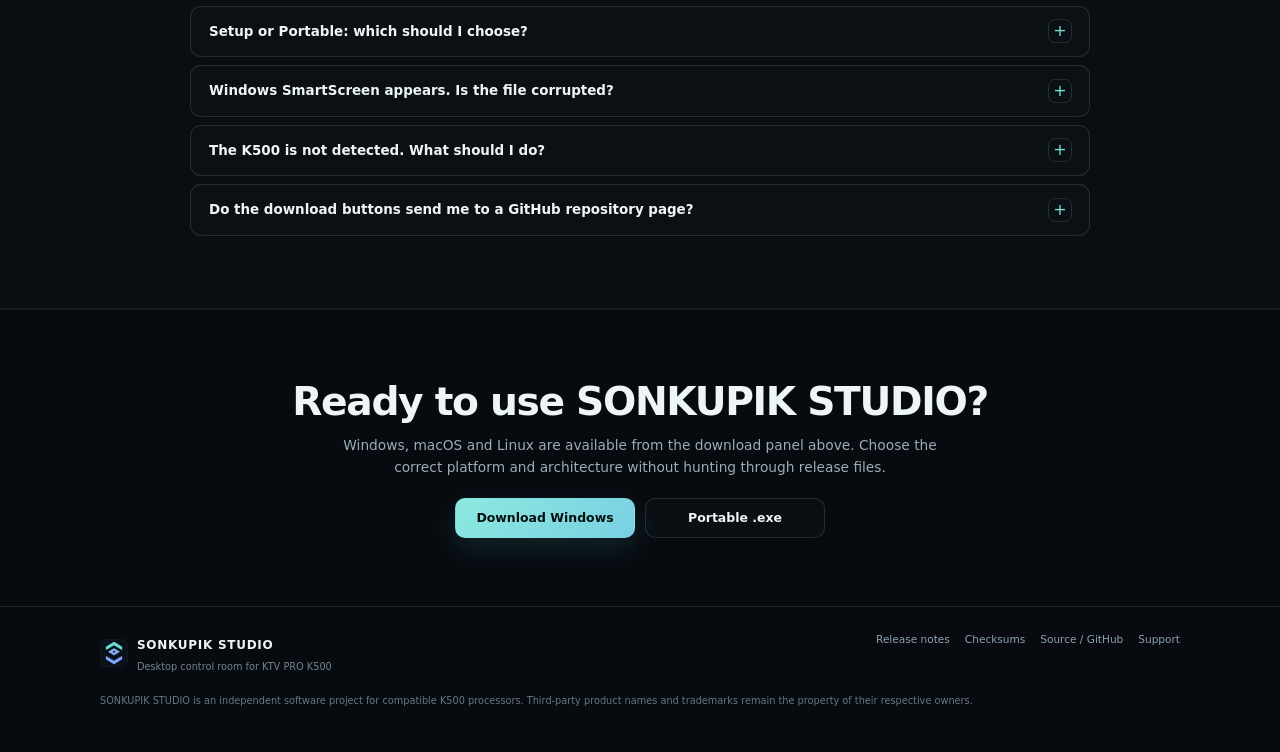
==== commit 8f0301b5: "Expose direct installers for every platform" ====
--- a/site/en/index.html
+++ b/site/en/index.html
@@ -125,38 +125,25 @@
         <span class="release-state" data-release-status>Checking SONKUPIK STUDIO release…</span>
       </div>
 
-      <div class="platform-list" aria-label="Choose operating system">
-        <a class="platform-button is-primary" data-platform-download="windows" href="https://github.com/masarray/sonkupik-studio/releases/download/v0.8.44/SONKUPIK-STUDIO-0.8.44-Setup.exe">
-          <svg class="platform-icon" viewBox="0 0 24 24" aria-hidden="true"><path fill="currentColor" d="M2 3.5 10.5 2v9H2v-7.5Zm9.5-1.7L22 0v11h-10.5V1.8ZM2 12h8.5v9L2 19.5V12Zm9.5 0H22v11l-10.5-1.8V12Z"/></svg>
-          <span class="platform-copy"><strong>Windows</strong><small data-platform-status>Direct download</small></span>
-        </a>
-        <a class="platform-button" data-platform-download="macos" aria-disabled="true">
-          <svg class="platform-icon" viewBox="0 0 24 24" aria-hidden="true"><path fill="currentColor" d="M17.2 12.4c0-2.7 2.2-4 2.3-4.1-1.2-1.8-3.2-2-3.9-2-1.7-.2-3.2 1-4 1s-2.1-1-3.5-.9c-1.8 0-3.5 1.1-4.4 2.7-1.9 3.2-.5 8 1.3 10.6.9 1.3 2 2.7 3.4 2.6 1.4-.1 1.9-.9 3.6-.9s2.2.9 3.7.9c1.5 0 2.5-1.3 3.4-2.6 1-1.5 1.5-3 1.5-3.1-.1 0-3.4-1.3-3.4-4.2ZM14.5 4.6c.8-1 1.3-2.3 1.2-3.6-1.1 0-2.4.8-3.2 1.7-.7.8-1.3 2.2-1.2 3.4 1.2.1 2.4-.6 3.2-1.5Z"/></svg>
-          <span class="platform-copy"><strong>macOS</strong><small data-platform-status>Choose architecture below</small></span>
-        </a>
-        <a class="platform-button" data-platform-download="linux" aria-disabled="true">
-          <span class="os-linux" aria-hidden="true">🐧</span>
-          <span class="platform-copy"><strong>Linux</strong><small data-platform-status>Choose architecture below</small></span>
-        </a>
-      </div>
-
-      <div class="recommended">
-        <div class="recommended-top">
-          <div class="recommended-title"><strong>Windows Setup</strong><span>Best choice for everyday use</span></div>
-          <span class="recommended-badge">Recommended</span>
-        </div>
-        <a class="button primary download-main" data-download="setup" href="https://github.com/masarray/sonkupik-studio/releases/download/v0.8.44/SONKUPIK-STUDIO-0.8.44-Setup.exe">
-          <svg viewBox="0 0 24 24" aria-hidden="true"><path fill="currentColor" d="M12 3v11.2l3.8-3.8 1.4 1.4-6.2 6.2-6.2-6.2 1.4-1.4 3.8 3.8V3h2ZM4 20h16v2H4v-2Z"/></svg>
-          Download Windows Setup
-        </a>
-        <div class="download-detail"><span>Windows 10/11 · x64</span><span><span data-release-version>v0.8.44</span> · <span data-setup-size>about 100 MB</span></span></div>
-      </div>
-
-      <div class="portable-row">
-        <span>Prefer no installation?</span>
-        <a data-download="portable" href="https://github.com/masarray/sonkupik-studio/releases/download/v0.8.44/SONKUPIK-STUDIO-0.8.44-Portable.exe">Download Portable .exe <span data-portable-size>about 100 MB</span></a>
-      </div>
-      <p class="availability-note"><strong>Cross-platform status:</strong> v0.8.44 is public for Windows, macOS and Linux. macOS DMGs are not signed/notarized; verify downloads with SHA-256.</p>
+      <div class="direct-download-grid" data-platform-matrix aria-label="Direct downloads by operating system">
+        <article class="download-os-card is-recommended" data-platform-download="windows">
+          <div class="download-os-head"><svg class="platform-icon" viewBox="0 0 24 24" aria-hidden="true"><path fill="currentColor" d="M2 3.5 10.5 2v9H2v-7.5Zm9.5-1.7L22 0v11h-10.5V1.8ZM2 12h8.5v9L2 19.5V12Zm9.5 0H22v11l-10.5-1.8V12Z"/></svg><div><strong>Windows</strong><span>Windows 10/11 · x64</span></div><small data-group-status="windows">Recommended</small></div>
+          <a class="direct-package primary-package" data-download="setup" href="https://github.com/masarray/sonkupik-studio/releases/download/v0.8.44/SONKUPIK-STUDIO-0.8.44-Setup.exe"><span><strong>Windows Setup</strong><small>Installer · <span data-setup-size>100 MB</span></small></span><b>Download</b></a>
+          <a class="direct-package" data-download="portable" href="https://github.com/masarray/sonkupik-studio/releases/download/v0.8.44/SONKUPIK-STUDIO-0.8.44-Portable.exe"><span><strong>Portable .exe</strong><small>No installation · <span data-portable-size>100 MB</span></small></span><b>Download</b></a>
+        </article>
+        <article class="download-os-card" data-platform-download="macos">
+          <div class="download-os-head"><svg class="platform-icon" viewBox="0 0 24 24" aria-hidden="true"><path fill="currentColor" d="M17.2 12.4c0-2.7 2.2-4 2.3-4.1-1.2-1.8-3.2-2-3.9-2-1.7-.2-3.2 1-4 1s-2.1-1-3.5-.9c-1.8 0-3.5 1.1-4.4 2.7-1.9 3.2-.5 8 1.3 10.6.9 1.3 2 2.7 3.4 2.6 1.4-.1 1.9-.9 3.6-.9s2.2.9 3.7.9c1.5 0 2.5-1.3 3.4-2.6 1-1.5 1.5-3 1.5-3.1-.1 0-3.4-1.3-3.4-4.2ZM14.5 4.6c.8-1 1.3-2.3 1.2-3.6-1.1 0-2.4.8-3.2 1.7-.7.8-1.3 2.2-1.2 3.4 1.2.1 2.4-.6 3.2-1.5Z"/></svg><div><strong>macOS</strong><span>Choose your Mac chip</span></div><small data-group-status="macos">2 direct downloads</small></div>
+          <a class="direct-package" data-platform-variant="macos-arm64" href="https://github.com/masarray/sonkupik-studio/releases/download/v0.8.44/SONKUPIK-STUDIO-0.8.44-macOS-arm64.dmg"><span><strong>Apple Silicon</strong><small>M1 / M2 / M3 / M4 · DMG · 145 MB</small></span><b>Download</b></a>
+          <a class="direct-package" data-platform-variant="macos-x64" href="https://github.com/masarray/sonkupik-studio/releases/download/v0.8.44/SONKUPIK-STUDIO-0.8.44-macOS-x64.dmg"><span><strong>Intel Mac</strong><small>x64 · DMG · 147 MB</small></span><b>Download</b></a>
+          <p class="package-warning">Not Developer ID signed/notarized yet. macOS Gatekeeper may warn on first launch.</p>
+        </article>
+        <article class="download-os-card" data-platform-download="linux">
+          <div class="download-os-head"><span class="os-linux" aria-hidden="true">🐧</span><div><strong>Linux</strong><span>x64 or ARM64</span></div><small data-group-status="linux">4 direct downloads</small></div>
+          <div class="linux-arch-row"><span>x64</span><a class="direct-package compact-package" data-platform-variant="linux-x64-appimage" href="https://github.com/masarray/sonkupik-studio/releases/download/v0.8.44/SONKUPIK-STUDIO-0.8.44-Linux-x64.AppImage"><strong>AppImage</strong><b>Download</b></a><a class="direct-package compact-package" data-platform-variant="linux-x64-deb" href="https://github.com/masarray/sonkupik-studio/releases/download/v0.8.44/SONKUPIK-STUDIO-0.8.44-Linux-x64.deb"><strong>DEB</strong><b>Download</b></a></div>
+          <div class="linux-arch-row"><span>ARM64</span><a class="direct-package compact-package" data-platform-variant="linux-arm64-appimage" href="https://github.com/masarray/sonkupik-studio/releases/download/v0.8.44/SONKUPIK-STUDIO-0.8.44-Linux-arm64.AppImage"><strong>AppImage</strong><b>Download</b></a><a class="direct-package compact-package" data-platform-variant="linux-arm64-deb" href="https://github.com/masarray/sonkupik-studio/releases/download/v0.8.44/SONKUPIK-STUDIO-0.8.44-Linux-arm64.deb"><strong>DEB</strong><b>Download</b></a></div>
+        </article>
+      </div>
+      <p class="availability-note"><strong>Every button above is a direct download.</strong> You never need to browse the GitHub Release page to find an installer.</p>
       <div class="release-links">
         <a data-download="checksums" href="https://github.com/masarray/sonkupik-studio/releases/download/v0.8.44/SHA256SUMS.txt">SHA-256 checksum</a>
         <a data-release-link href="https://github.com/masarray/sonkupik-studio/releases/tag/v0.8.44">Release notes</a>
@@ -169,7 +156,7 @@
 <section class="trust-strip" aria-label="Distribution trust">
   <div class="container trust-grid">
     <div class="trust-item"><strong>Direct downloads</strong><span>Primary buttons open installer files, not repository pages.</span></div>
-    <div class="trust-item"><strong>Verified release set</strong><span>Setup, Portable and SHA-256 are published together.</span></div>
+    <div class="trust-item"><strong>Verified release set</strong><span>Windows, macOS, Linux packages and SHA-256 are published together.</span></div>
     <div class="trust-item"><strong>User presets stay safe</strong><span>Personal presets in Documents are not overwritten by factory updates.</span></div>
     <div class="trust-item"><strong>Works offline</strong><span>The last valid factory preset remains available without internet access.</span></div>
   </div>
@@ -201,7 +188,7 @@
       <p class="section-lead">The workflow is designed for everyday users and technicians who want to get to work quickly.</p>
     </div>
     <div class="steps">
-      <article class="step"><span class="step-num">01</span><h3>Install SONKUPIK STUDIO</h3><p>Click Windows Setup above. The installed build is recommended for faster startup than the Portable package.</p></article>
+      <article class="step"><span class="step-num">01</span><h3>Download SONKUPIK STUDIO</h3><p>Choose Windows, macOS or Linux in the panel above, then click the package that matches your computer architecture.</p></article>
       <article class="step"><span class="step-num">02</span><h3>Connect the K500</h3><p>Connect the processor through supported USB HID or Bluetooth, then select the device in the app.</p></article>
       <article class="step"><span class="step-num">03</span><h3>Tune and save</h3><p>Adjust parameters, listen to the result, save a PC preset, or write it to the target device slot.</p></article>
     </div>
--- a/site/polish.css
+++ b/site/polish.css
@@ -2,3 +2,8 @@
 summary:focus-visible{outline:2px solid var(--accent);outline-offset:-2px}.nav-store{color:#b8eee8}.nav-store:hover{color:#e8fffc}.hardware-bridge{margin-top:24px;max-width:590px;display:flex;align-items:center;justify-content:space-between;gap:18px;padding:14px 15px;border:1px solid rgba(105,223,209,.16);border-radius:14px;background:linear-gradient(135deg,rgba(105,223,209,.045),rgba(129,168,255,.025));box-shadow:inset 0 1px rgba(255,255,255,.025)}.hardware-bridge-copy{min-width:0}.hardware-bridge-kicker{display:block;margin-bottom:4px;color:#80d9cf;font-size:.61rem;font-weight:760;letter-spacing:.105em}.hardware-bridge p{margin:0;color:#92a5b2;font-size:.73rem;line-height:1.5}.store-button{flex:0 0 auto;min-height:43px;display:inline-flex;align-items:center;gap:9px;padding:8px 13px;border:1px solid rgba(105,223,209,.28);border-radius:10px;background:rgba(105,223,209,.065);color:#dffaf6;text-decoration:none;box-shadow:0 9px 22px rgba(0,0,0,.16);transition:transform .16s ease,border-color .16s ease,background .16s ease,box-shadow .16s ease}.store-button:hover{transform:translateY(-1px);border-color:rgba(105,223,209,.52);background:rgba(105,223,209,.105);box-shadow:0 12px 27px rgba(0,0,0,.22)}.store-button:focus-visible{outline:2px solid #69dfd1;outline-offset:3px}.lucide-store-icon{width:18px;height:18px;flex:0 0 auto}.store-button-copy{display:grid;line-height:1.08}.store-button-copy strong{font-size:.75rem;font-weight:720}.store-button-copy small{margin-top:4px;color:#8fb8b2;font-size:.59rem;font-weight:520}.device-note .store-button{margin-top:13px;width:100%;justify-content:center;background:rgba(105,223,209,.075)}.faq-shell{max-width:900px}.faq{display:grid;grid-template-columns:1fr;gap:8px}.faq-item{overflow:hidden;border:1px solid var(--line);border-radius:11px;background:rgba(255,255,255,.012)}.faq-item summary{position:relative;cursor:pointer;list-style:none;padding:15px 48px 15px 18px;color:var(--text);font-size:.84rem;font-weight:640;line-height:1.45;transition:background .16s ease,color .16s ease}.faq-item summary::-webkit-details-marker{display:none}.faq-item summary:after{content:"+";position:absolute;right:17px;top:50%;width:22px;height:22px;display:grid;place-items:center;transform:translateY(-50%);border:1px solid var(--line);border-radius:7px;color:var(--accent);font-size:1rem;font-weight:500;line-height:1}.faq-item[open] summary{background:rgba(120,223,214,.025)}.faq-item[open] summary:after{content:"−"}.faq-answer{padding:0 18px 16px;border-top:1px solid rgba(160,190,214,.09)}.faq-answer p{margin:12px 0 0;color:var(--muted);font-size:.75rem;line-height:1.65}.faq-link{display:inline-flex;margin-top:9px;color:var(--accent);font-size:.72rem;font-weight:650;text-decoration:none}.faq-link:hover{color:#c9faf5}.faq-item strong{color:#dce8ed}.faq-item a:focus-visible{outline:2px solid var(--accent);outline-offset:3px}
 .platform-button.is-cross-platform-status[aria-disabled=true]{opacity:.78;cursor:default}.platform-button.is-cross-platform-status[aria-disabled=true]:hover{border-color:var(--line);background:rgba(255,255,255,.016)}.platform-button.is-cross-platform-status.has-public-assets[aria-disabled=true]{opacity:1;border-color:rgba(120,223,214,.24);background:rgba(120,223,214,.035)}.platform-matrix{display:grid;grid-template-columns:1fr 1fr;gap:8px;margin:0 18px 14px}.platform-variant-group{padding:11px;border:1px solid rgba(160,190,214,.12);border-radius:10px;background:rgba(255,255,255,.012)}.platform-variant-head{display:grid;gap:2px;margin-bottom:8px}.platform-variant-head strong{font-size:.7rem;font-weight:680}.platform-variant-head span{color:#728591;font-size:.56rem;line-height:1.35}.platform-variant-links{display:grid;grid-template-columns:1fr 1fr;gap:6px}.platform-variant-links a,.platform-variant-architectures a{min-height:37px;display:grid;align-content:center;padding:6px 8px;border:1px solid var(--line);border-radius:8px;background:rgba(255,255,255,.012);color:#a5b5c0;font-size:.62rem;font-weight:650;line-height:1.15}.platform-variant-links a small{margin-top:3px;color:#6f828f;font-size:.52rem;font-weight:520}.platform-variant-links a[aria-disabled=true],.platform-variant-architectures a[aria-disabled=true]{opacity:.52;cursor:not-allowed}.platform-variant-links a.is-available,.platform-variant-architectures a.is-available{border-color:rgba(120,223,214,.3);background:rgba(120,223,214,.055);color:#dff9f6}.platform-variant-links a.is-available:hover,.platform-variant-architectures a.is-available:hover{border-color:rgba(120,223,214,.54);transform:translateY(-1px)}.platform-variant-architectures{display:grid;gap:6px}.platform-variant-architectures>div{display:grid;grid-template-columns:46px 1fr 1fr;align-items:center;gap:6px}.platform-variant-architectures b{color:#8fa4b0;font-size:.57rem;letter-spacing:.04em}.availability-note{margin-top:2px}.availability-note strong{color:#b6c7d0}
 @media(max-width:700px){.hardware-bridge{align-items:stretch;flex-direction:column;gap:12px}.hardware-bridge .store-button{width:100%;justify-content:center}.faq-item summary{padding:14px 45px 14px 15px}.faq-answer{padding:0 15px 15px}.platform-matrix{grid-template-columns:1fr}.platform-variant-links{grid-template-columns:1fr 1fr}}
+
+
+/* Direct-download all-platform panel */
+.direct-download-grid{display:grid;gap:9px;padding:16px 18px 10px}.download-os-card{padding:12px;border:1px solid rgba(160,190,214,.14);border-radius:11px;background:rgba(255,255,255,.012)}.download-os-card.is-recommended{border-color:rgba(120,223,214,.3);background:rgba(120,223,214,.032)}.download-os-head{display:grid;grid-template-columns:27px minmax(0,1fr) auto;align-items:center;gap:10px;margin-bottom:9px}.download-os-head>div{display:grid;line-height:1.15}.download-os-head strong{font-size:.78rem;font-weight:690}.download-os-head span{margin-top:3px;color:#8295a2;font-size:.58rem}.download-os-head>small{padding:3px 6px;border:1px solid rgba(120,223,214,.18);border-radius:999px;color:#89bdb7;font-size:.52rem;font-weight:650}.direct-package{min-height:44px;display:flex;align-items:center;justify-content:space-between;gap:12px;margin-top:6px;padding:8px 10px;border:1px solid var(--line);border-radius:9px;background:rgba(255,255,255,.014);transition:.16s ease}.direct-package:hover{transform:translateY(-1px);border-color:rgba(120,223,214,.45);background:rgba(120,223,214,.045)}.direct-package>span{display:grid;line-height:1.15}.direct-package strong{font-size:.68rem;font-weight:680}.direct-package small{margin-top:3px;color:#788b98;font-size:.54rem;font-weight:520}.direct-package>b{flex:0 0 auto;color:var(--accent);font-size:.59rem;font-weight:720;letter-spacing:.025em}.primary-package{border-color:rgba(120,223,214,.32);background:linear-gradient(135deg,rgba(120,223,214,.09),rgba(121,169,232,.05))}.package-warning{margin:8px 1px 0;color:#9a8d70;font-size:.54rem;line-height:1.45}.linux-arch-row{display:grid;grid-template-columns:42px 1fr 1fr;align-items:center;gap:6px;margin-top:6px}.linux-arch-row>span{color:#8295a2;font-size:.56rem;font-weight:680}.compact-package{min-height:37px;margin-top:0;padding:6px 8px}.compact-package strong{font-size:.61rem}.compact-package>b{font-size:.52rem}.download-os-card.is-unavailable{opacity:.72}.direct-download-grid+.availability-note{margin-top:4px}.release-links a[data-release-link]{opacity:.78}
+@media(max-width:620px){.direct-download-grid{padding-inline:14px}.download-os-head{grid-template-columns:27px minmax(0,1fr)}.download-os-head>small{grid-column:2;justify-self:start}.linux-arch-row{grid-template-columns:42px 1fr 1fr}.direct-package{min-height:46px}}
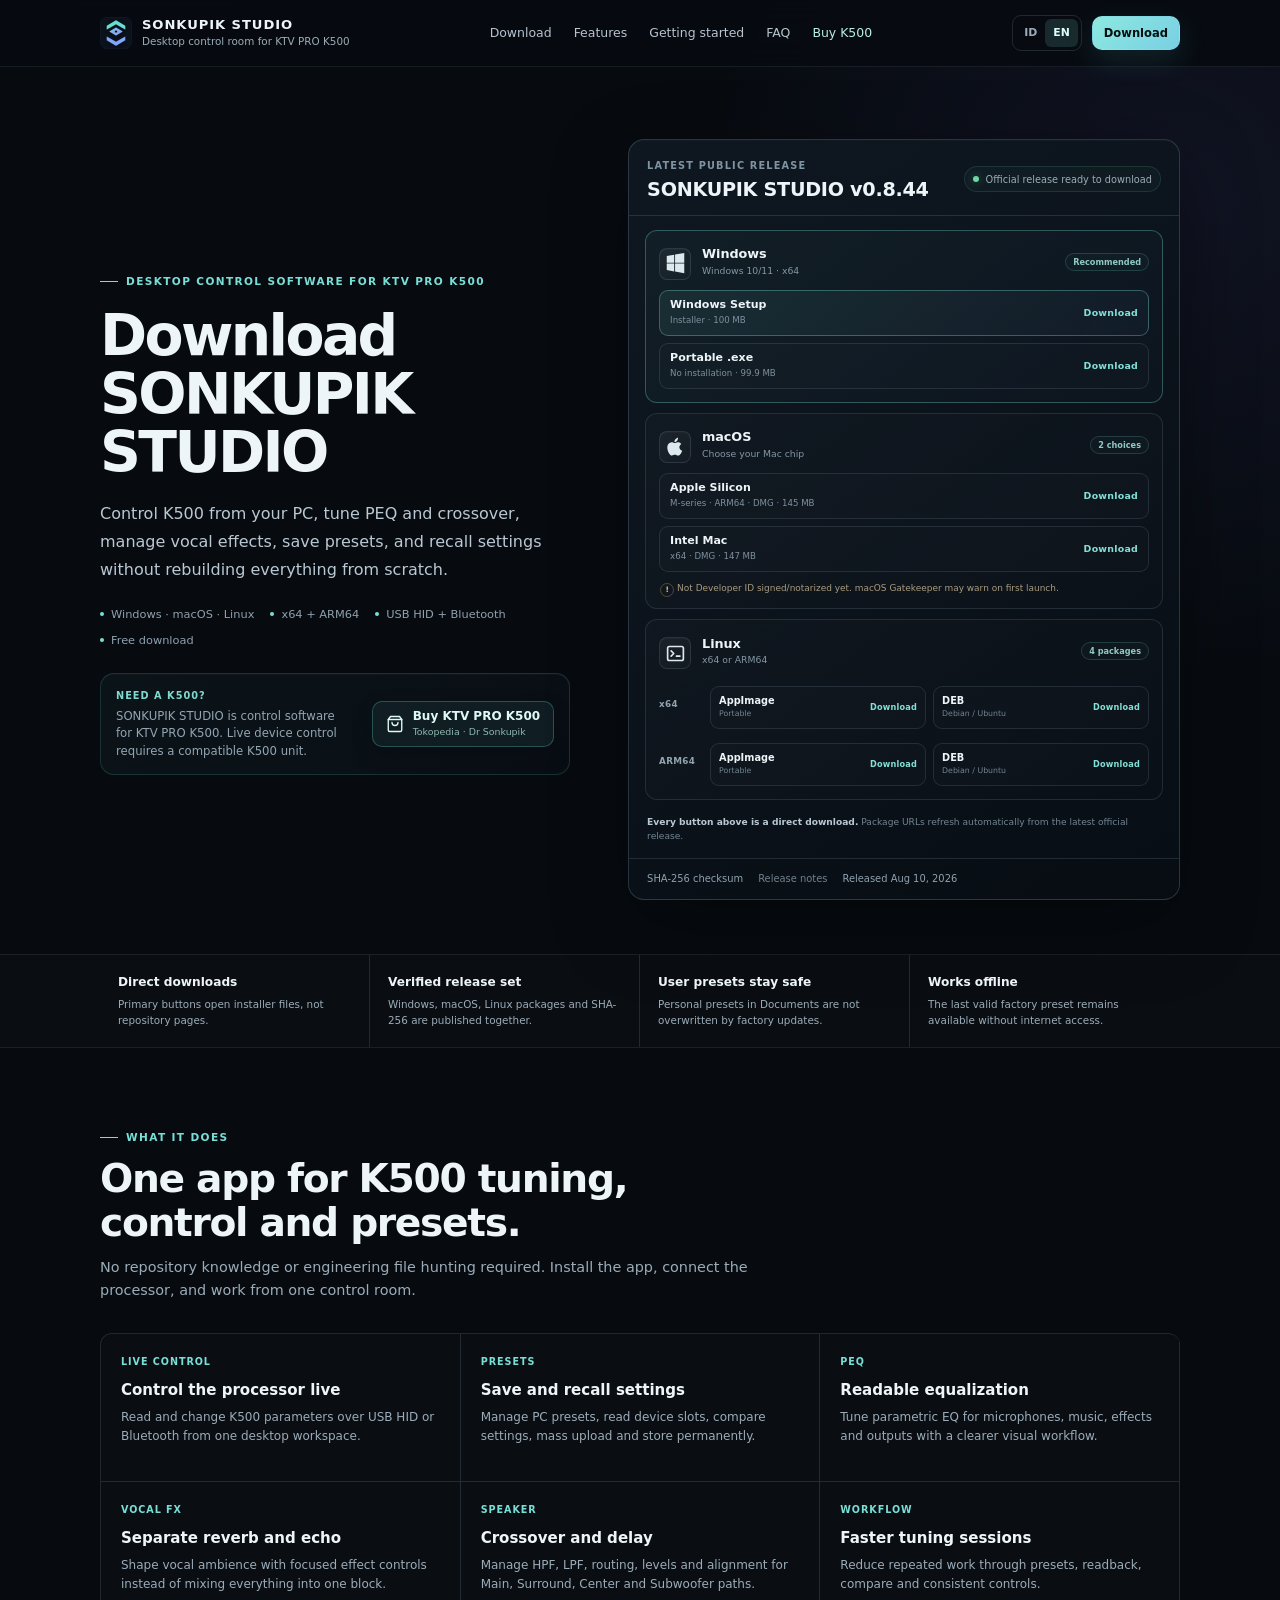
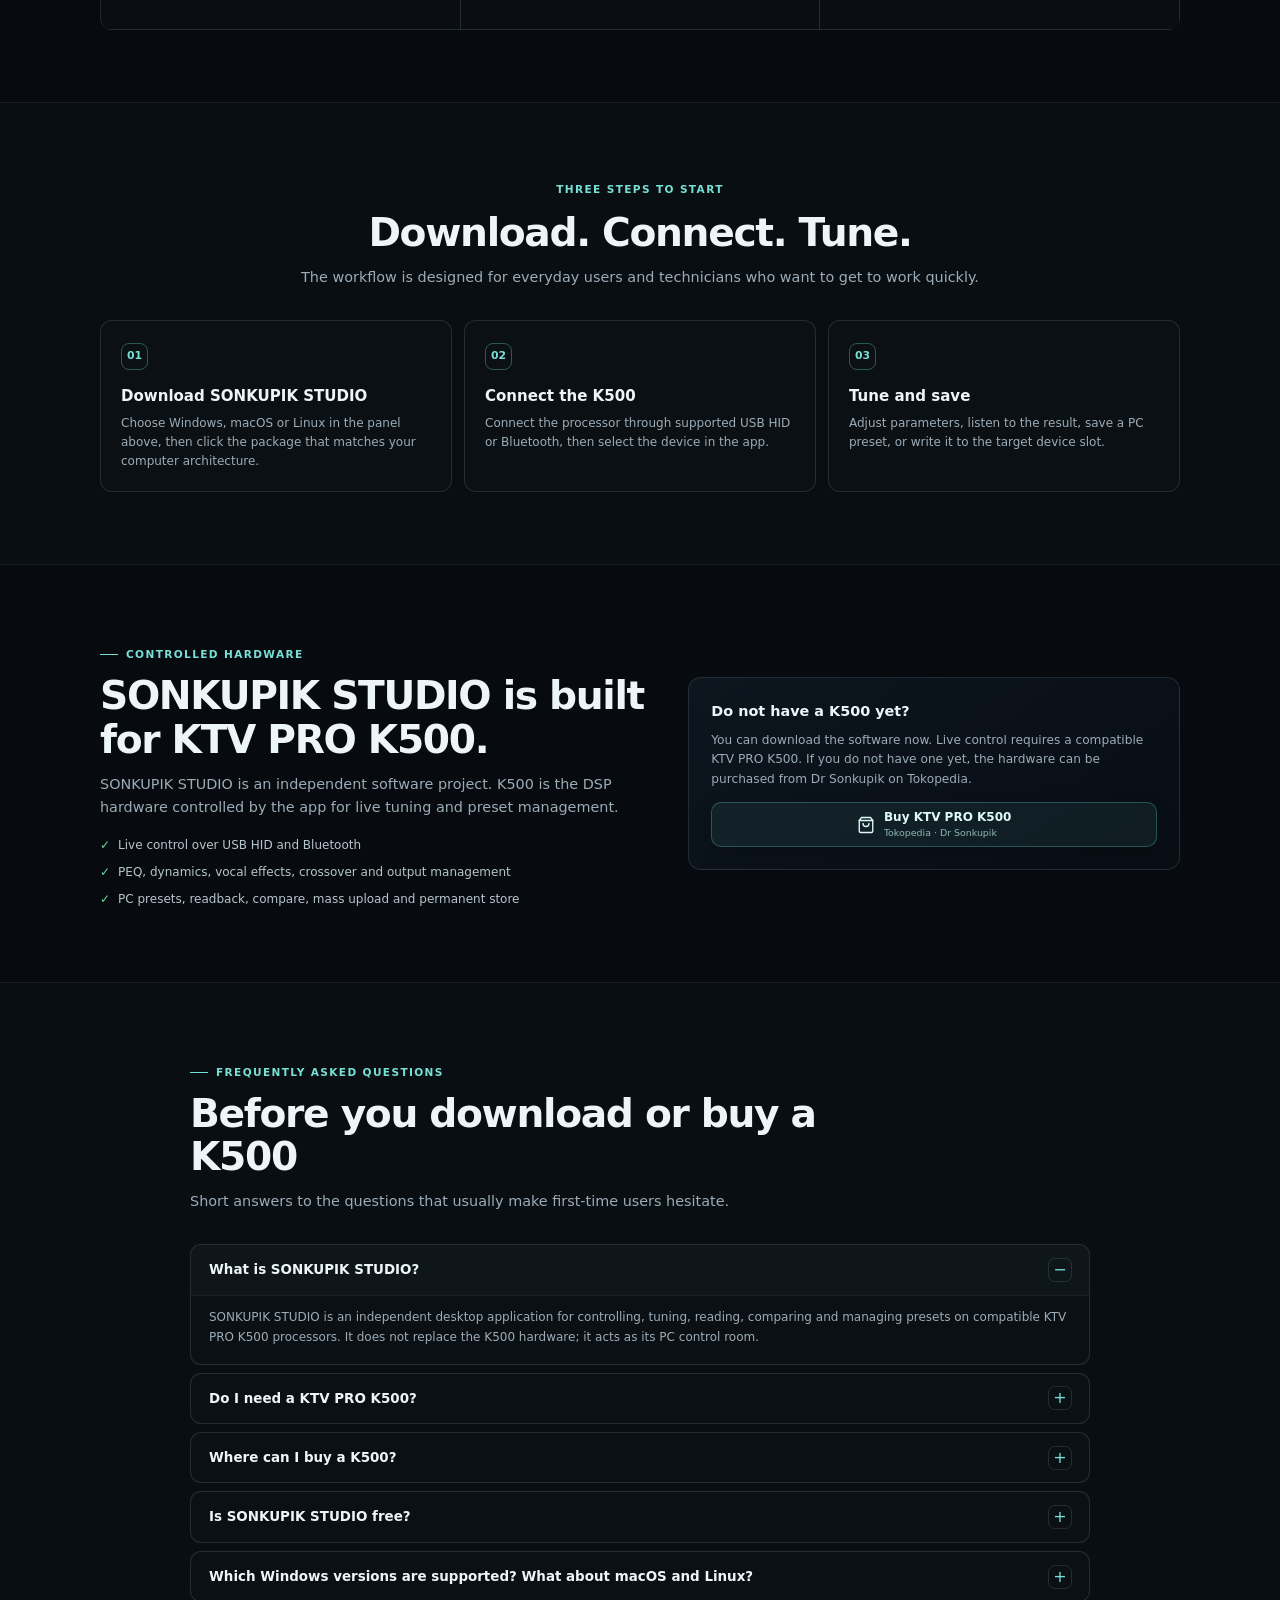
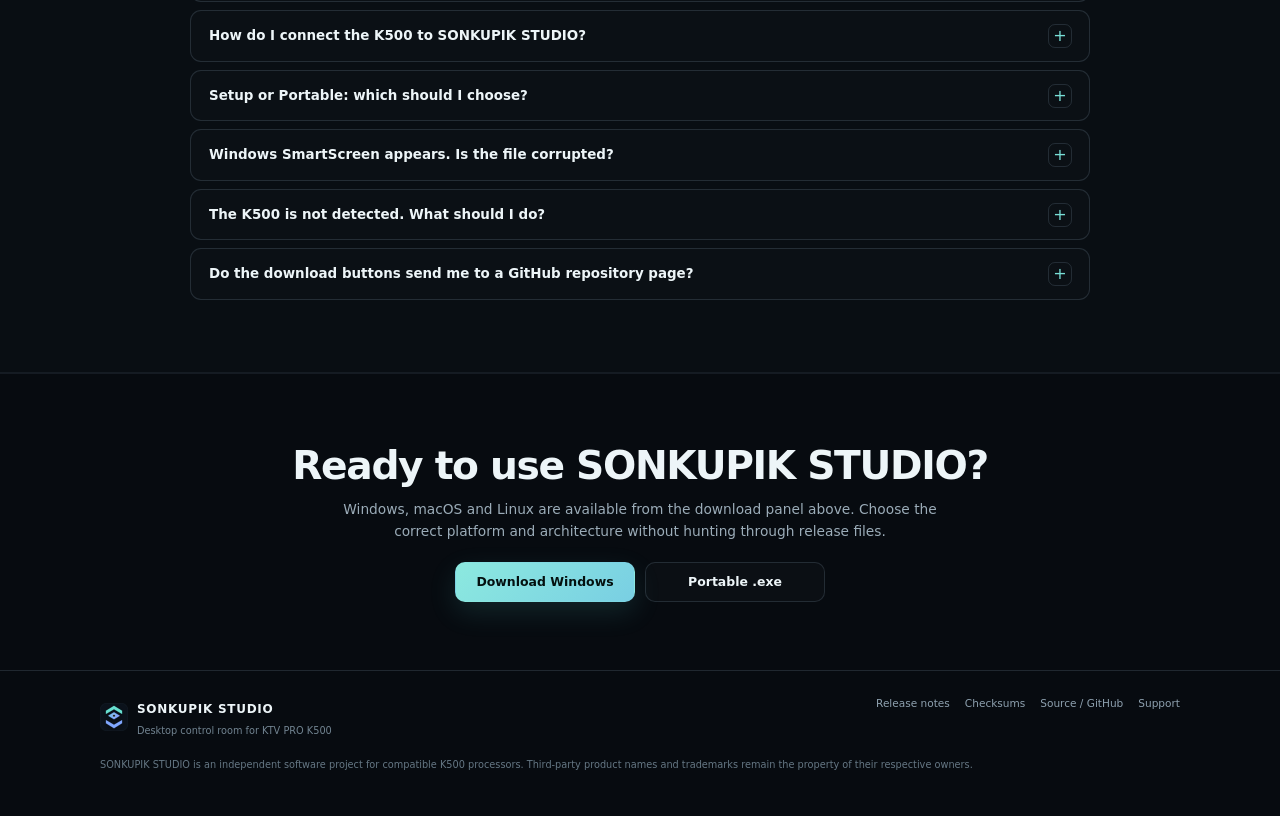
==== commit 1f991724: "Polish cross-platform download panel UI" ====
--- a/site/en/index.html
+++ b/site/en/index.html
@@ -29,6 +29,7 @@
   <link rel="manifest" href="../site.webmanifest">
   <link rel="stylesheet" href="../download.css">
   <link rel="stylesheet" href="../polish.css">
+  <link rel="stylesheet" href="../download-ui.css">
   <script id="software-structured-data" type="application/ld+json">
   {
     "@context":"https://schema.org",
@@ -119,7 +120,7 @@
     <aside class="download-panel" aria-label="Download SONKUPIK STUDIO">
       <div class="download-head">
         <div>
-          <span class="release-label">Latest stable release</span>
+          <span class="release-label">Latest public release</span>
           <h2>SONKUPIK STUDIO <span data-release-version>v0.8.44</span></h2>
         </div>
         <span class="release-state" data-release-status>Checking SONKUPIK STUDIO release…</span>
@@ -127,20 +128,20 @@
 
       <div class="direct-download-grid" data-platform-matrix aria-label="Direct downloads by operating system">
         <article class="download-os-card is-recommended" data-platform-download="windows">
-          <div class="download-os-head"><svg class="platform-icon" viewBox="0 0 24 24" aria-hidden="true"><path fill="currentColor" d="M2 3.5 10.5 2v9H2v-7.5Zm9.5-1.7L22 0v11h-10.5V1.8ZM2 12h8.5v9L2 19.5V12Zm9.5 0H22v11l-10.5-1.8V12Z"/></svg><div><strong>Windows</strong><span>Windows 10/11 · x64</span></div><small data-group-status="windows">Recommended</small></div>
+          <div class="download-os-head"><span class="os-icon-shell is-windows"><svg class="platform-icon os-icon is-windows" viewBox="0 0 24 24" aria-hidden="true"><path fill="currentColor" d="M2 3.5 10.5 2v9H2v-7.5Zm9.5-1.7L22 0v11h-10.5V1.8ZM2 12h8.5v9L2 19.5V12Zm9.5 0H22v11l-10.5-1.8V12Z"/></svg></span><div><strong>Windows</strong><span>Windows 10/11 · x64</span></div><small data-group-status="windows">Recommended</small></div>
           <a class="direct-package primary-package" data-download="setup" href="https://github.com/masarray/sonkupik-studio/releases/download/v0.8.44/SONKUPIK-STUDIO-0.8.44-Setup.exe"><span><strong>Windows Setup</strong><small>Installer · <span data-setup-size>100 MB</span></small></span><b>Download</b></a>
           <a class="direct-package" data-download="portable" href="https://github.com/masarray/sonkupik-studio/releases/download/v0.8.44/SONKUPIK-STUDIO-0.8.44-Portable.exe"><span><strong>Portable .exe</strong><small>No installation · <span data-portable-size>100 MB</span></small></span><b>Download</b></a>
         </article>
         <article class="download-os-card" data-platform-download="macos">
-          <div class="download-os-head"><svg class="platform-icon" viewBox="0 0 24 24" aria-hidden="true"><path fill="currentColor" d="M17.2 12.4c0-2.7 2.2-4 2.3-4.1-1.2-1.8-3.2-2-3.9-2-1.7-.2-3.2 1-4 1s-2.1-1-3.5-.9c-1.8 0-3.5 1.1-4.4 2.7-1.9 3.2-.5 8 1.3 10.6.9 1.3 2 2.7 3.4 2.6 1.4-.1 1.9-.9 3.6-.9s2.2.9 3.7.9c1.5 0 2.5-1.3 3.4-2.6 1-1.5 1.5-3 1.5-3.1-.1 0-3.4-1.3-3.4-4.2ZM14.5 4.6c.8-1 1.3-2.3 1.2-3.6-1.1 0-2.4.8-3.2 1.7-.7.8-1.3 2.2-1.2 3.4 1.2.1 2.4-.6 3.2-1.5Z"/></svg><div><strong>macOS</strong><span>Choose your Mac chip</span></div><small data-group-status="macos">2 direct downloads</small></div>
-          <a class="direct-package" data-platform-variant="macos-arm64" href="https://github.com/masarray/sonkupik-studio/releases/download/v0.8.44/SONKUPIK-STUDIO-0.8.44-macOS-arm64.dmg"><span><strong>Apple Silicon</strong><small>M1 / M2 / M3 / M4 · DMG · 145 MB</small></span><b>Download</b></a>
+          <div class="download-os-head"><span class="os-icon-shell is-apple"><svg class="platform-icon os-icon is-apple" viewBox="0 0 24 24" aria-hidden="true"><path fill="currentColor" d="M17.2 12.4c0-2.7 2.2-4 2.3-4.1-1.2-1.8-3.2-2-3.9-2-1.7-.2-3.2 1-4 1s-2.1-1-3.5-.9c-1.8 0-3.5 1.1-4.4 2.7-1.9 3.2-.5 8 1.3 10.6.9 1.3 2 2.7 3.4 2.6 1.4-.1 1.9-.9 3.6-.9s2.2.9 3.7.9c1.5 0 2.5-1.3 3.4-2.6 1-1.5 1.5-3 1.5-3.1-.1 0-3.4-1.3-3.4-4.2ZM14.5 4.6c.8-1 1.3-2.3 1.2-3.6-1.1 0-2.4.8-3.2 1.7-.7.8-1.3 2.2-1.2 3.4 1.2.1 2.4-.6 3.2-1.5Z"/></svg></span><div><strong>macOS</strong><span>Choose your Mac chip</span></div><small data-group-status="macos">2 choices</small></div>
+          <a class="direct-package" data-platform-variant="macos-arm64" href="https://github.com/masarray/sonkupik-studio/releases/download/v0.8.44/SONKUPIK-STUDIO-0.8.44-macOS-arm64.dmg"><span><strong>Apple Silicon</strong><small>M-series · ARM64 · DMG · 145 MB</small></span><b>Download</b></a>
           <a class="direct-package" data-platform-variant="macos-x64" href="https://github.com/masarray/sonkupik-studio/releases/download/v0.8.44/SONKUPIK-STUDIO-0.8.44-macOS-x64.dmg"><span><strong>Intel Mac</strong><small>x64 · DMG · 147 MB</small></span><b>Download</b></a>
           <p class="package-warning">Not Developer ID signed/notarized yet. macOS Gatekeeper may warn on first launch.</p>
         </article>
         <article class="download-os-card" data-platform-download="linux">
-          <div class="download-os-head"><span class="os-linux" aria-hidden="true">🐧</span><div><strong>Linux</strong><span>x64 or ARM64</span></div><small data-group-status="linux">4 direct downloads</small></div>
-          <div class="linux-arch-row"><span>x64</span><a class="direct-package compact-package" data-platform-variant="linux-x64-appimage" href="https://github.com/masarray/sonkupik-studio/releases/download/v0.8.44/SONKUPIK-STUDIO-0.8.44-Linux-x64.AppImage"><strong>AppImage</strong><b>Download</b></a><a class="direct-package compact-package" data-platform-variant="linux-x64-deb" href="https://github.com/masarray/sonkupik-studio/releases/download/v0.8.44/SONKUPIK-STUDIO-0.8.44-Linux-x64.deb"><strong>DEB</strong><b>Download</b></a></div>
-          <div class="linux-arch-row"><span>ARM64</span><a class="direct-package compact-package" data-platform-variant="linux-arm64-appimage" href="https://github.com/masarray/sonkupik-studio/releases/download/v0.8.44/SONKUPIK-STUDIO-0.8.44-Linux-arm64.AppImage"><strong>AppImage</strong><b>Download</b></a><a class="direct-package compact-package" data-platform-variant="linux-arm64-deb" href="https://github.com/masarray/sonkupik-studio/releases/download/v0.8.44/SONKUPIK-STUDIO-0.8.44-Linux-arm64.deb"><strong>DEB</strong><b>Download</b></a></div>
+          <div class="download-os-head"><span class="os-icon-shell is-linux"><svg class="platform-icon os-icon is-linux" viewBox="0 0 24 24" aria-hidden="true" fill="none" stroke="currentColor" stroke-linecap="round" stroke-linejoin="round"><rect x="3" y="4" width="18" height="16" rx="2"/><path d="m7 9 3 3-3 3"/><path d="M13 15h4"/></svg></span><div><strong>Linux</strong><span>x64 or ARM64</span></div><small data-group-status="linux">4 packages</small></div>
+          <div class="linux-arch-row"><span>x64</span><a class="direct-package compact-package" data-platform-variant="linux-x64-appimage" href="https://github.com/masarray/sonkupik-studio/releases/download/v0.8.44/SONKUPIK-STUDIO-0.8.44-Linux-x64.AppImage"><span><strong>AppImage</strong><small>Portable</small></span><b>Download</b></a><a class="direct-package compact-package" data-platform-variant="linux-x64-deb" href="https://github.com/masarray/sonkupik-studio/releases/download/v0.8.44/SONKUPIK-STUDIO-0.8.44-Linux-x64.deb"><span><strong>DEB</strong><small>Debian / Ubuntu</small></span><b>Download</b></a></div>
+          <div class="linux-arch-row"><span>ARM64</span><a class="direct-package compact-package" data-platform-variant="linux-arm64-appimage" href="https://github.com/masarray/sonkupik-studio/releases/download/v0.8.44/SONKUPIK-STUDIO-0.8.44-Linux-arm64.AppImage"><span><strong>AppImage</strong><small>Portable</small></span><b>Download</b></a><a class="direct-package compact-package" data-platform-variant="linux-arm64-deb" href="https://github.com/masarray/sonkupik-studio/releases/download/v0.8.44/SONKUPIK-STUDIO-0.8.44-Linux-arm64.deb"><span><strong>DEB</strong><small>Debian / Ubuntu</small></span><b>Download</b></a></div>
         </article>
       </div>
       <p class="availability-note"><strong>Every button above is a direct download.</strong> You never need to browse the GitHub Release page to find an installer.</p>
--- a/site/download-ui.css
+++ b/site/download-ui.css
@@ -0,0 +1,57 @@
+/* Cross-platform download panel optical polish. Loaded after download.css and polish.css. */
+.download-panel{border-color:rgba(157,190,214,.21);box-shadow:0 24px 76px rgba(0,0,0,.38),inset 0 1px rgba(255,255,255,.018)}
+.download-head{align-items:center;padding:18px 18px 14px}
+.download-head h2{font-size:1.2rem;letter-spacing:-.015em}
+.release-label{color:#7f94a2;font-size:.61rem;font-weight:700;letter-spacing:.12em}
+.release-state{min-height:26px;margin-top:0;padding:4px 8px;border:1px solid rgba(105,217,161,.14);border-radius:999px;background:rgba(105,217,161,.035);white-space:nowrap;font-size:.61rem}
+.release-state:before{width:6px;height:6px}
+
+.direct-download-grid{gap:10px;padding:14px 16px 10px}
+.download-os-card{padding:13px;border-color:rgba(160,190,214,.15);border-radius:12px;background:linear-gradient(145deg,rgba(255,255,255,.018),rgba(255,255,255,.008));transition:border-color .16s ease,background .16s ease}
+.download-os-card:hover{border-color:rgba(160,190,214,.23);background:linear-gradient(145deg,rgba(255,255,255,.025),rgba(255,255,255,.011))}
+.download-os-card.is-recommended{border-color:rgba(120,223,214,.32);background:linear-gradient(145deg,rgba(120,223,214,.045),rgba(121,169,232,.018))}
+.download-os-head{grid-template-columns:32px minmax(0,1fr) auto;gap:11px;margin-bottom:10px}
+.download-os-head>div{line-height:1.12}
+.download-os-head strong{font-size:.8rem;font-weight:710;letter-spacing:-.008em}
+.download-os-head span{margin-top:4px;color:#8497a5;font-size:.58rem}
+.download-os-head>small{padding:4px 7px;border-color:rgba(120,223,214,.19);background:rgba(120,223,214,.025);color:#8fc9c2;font-size:.51rem;font-weight:720;line-height:1;white-space:nowrap}
+
+.os-icon-shell{width:32px;height:32px;display:grid;place-items:center;border:1px solid rgba(160,190,214,.15);border-radius:8px;background:linear-gradient(145deg,rgba(255,255,255,.05),rgba(255,255,255,.015));color:#dfe9ee;box-shadow:inset 0 1px rgba(255,255,255,.025)}
+.os-icon-shell .platform-icon{width:21px;height:21px;max-width:none;flex:none}
+.os-icon-shell.is-windows .platform-icon{width:21px;height:21px}
+.os-icon-shell.is-apple .platform-icon{width:20px;height:22px}
+.os-icon-shell.is-linux .platform-icon{width:21px;height:21px;stroke-width:1.9}
+
+.direct-package{min-height:46px;margin-top:7px;padding:8px 10px;border-color:rgba(160,190,214,.14);border-radius:9px;background:rgba(255,255,255,.012)}
+.direct-package:hover{border-color:rgba(120,223,214,.42);background:rgba(120,223,214,.04);box-shadow:0 7px 20px rgba(0,0,0,.12)}
+.direct-package>span{min-width:0}
+.direct-package strong{font-size:.69rem;font-weight:700}
+.direct-package small{margin-top:3px;color:#7e919e;font-size:.54rem;line-height:1.25}
+.direct-package>b{color:#83e1d8;font-size:.59rem;font-weight:760;white-space:nowrap}
+.primary-package{border-color:rgba(120,223,214,.34);background:linear-gradient(135deg,rgba(120,223,214,.085),rgba(121,169,232,.04))}
+
+.package-warning{position:relative;margin:10px 1px 0;padding-left:17px;color:#aa9c7f;font-size:.56rem;line-height:1.5}
+.package-warning:before{content:"!";position:absolute;left:0;top:1px;width:12px;height:12px;display:grid;place-items:center;border:1px solid rgba(239,196,111,.28);border-radius:50%;color:#efc46f;font-size:.47rem;font-weight:800;line-height:1}
+
+.linux-arch-row{grid-template-columns:44px 1fr 1fr;gap:7px;margin-top:7px}
+.linux-arch-row>span{color:#91a4b0;font-size:.55rem;font-weight:760;letter-spacing:.035em}
+.compact-package{min-height:43px;padding:6px 8px}
+.compact-package>span{display:grid;min-width:0;line-height:1.08}
+.compact-package strong{font-size:.61rem}
+.compact-package small{margin-top:3px;color:#708491;font-size:.49rem;font-weight:520}
+.compact-package>b{font-size:.51rem}
+
+.direct-download-grid+.availability-note{margin:5px 18px 15px;color:#718592;font-size:.57rem;line-height:1.55}
+.direct-download-grid+.availability-note strong{color:#b8c9d2;font-weight:680}
+.release-links{padding:12px 18px;gap:15px}
+.release-links a,.release-links span{font-size:.62rem}
+
+@media(max-width:620px){
+  .download-head{align-items:flex-start;gap:10px}
+  .release-state{white-space:normal;text-align:right}
+  .direct-download-grid{padding-inline:13px}
+  .download-os-head{grid-template-columns:32px minmax(0,1fr)}
+  .download-os-head>small{grid-column:2;justify-self:start}
+  .linux-arch-row{grid-template-columns:46px 1fr 1fr}
+  .direct-package{min-height:47px}
+}
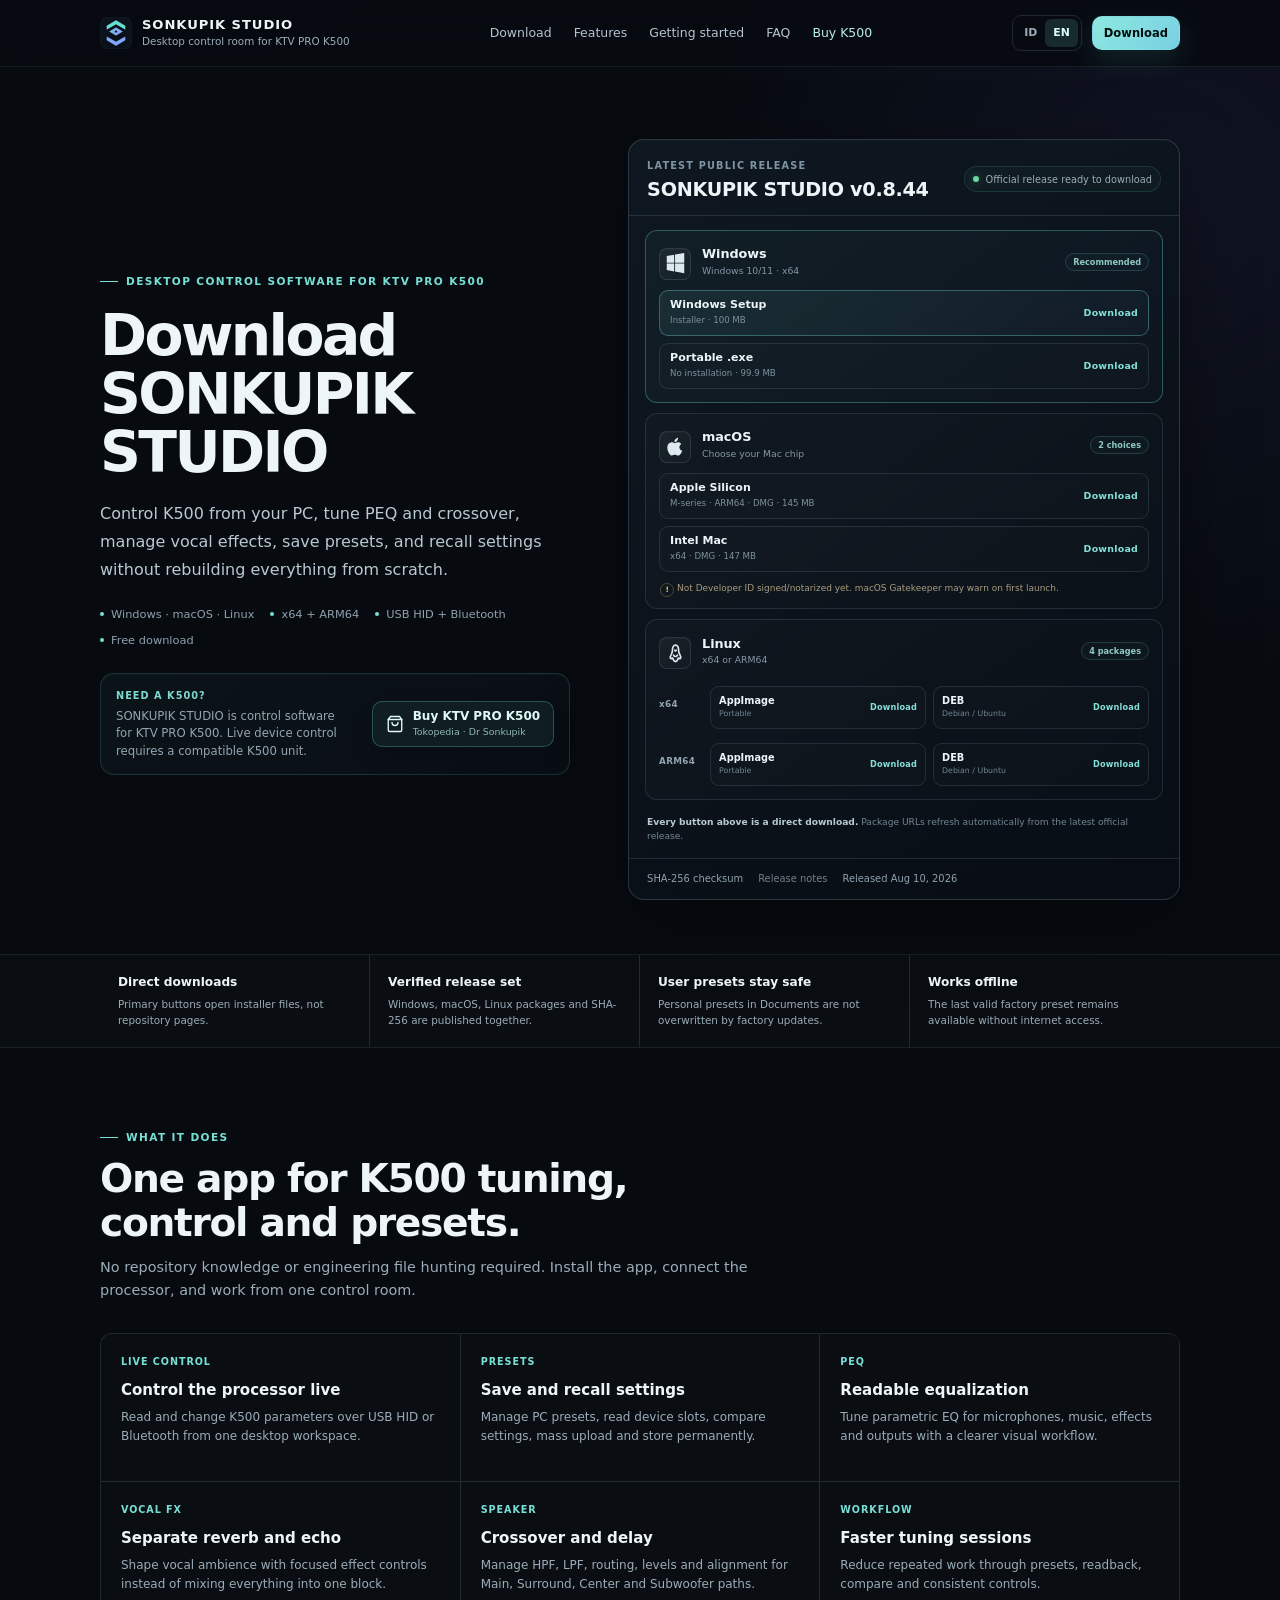
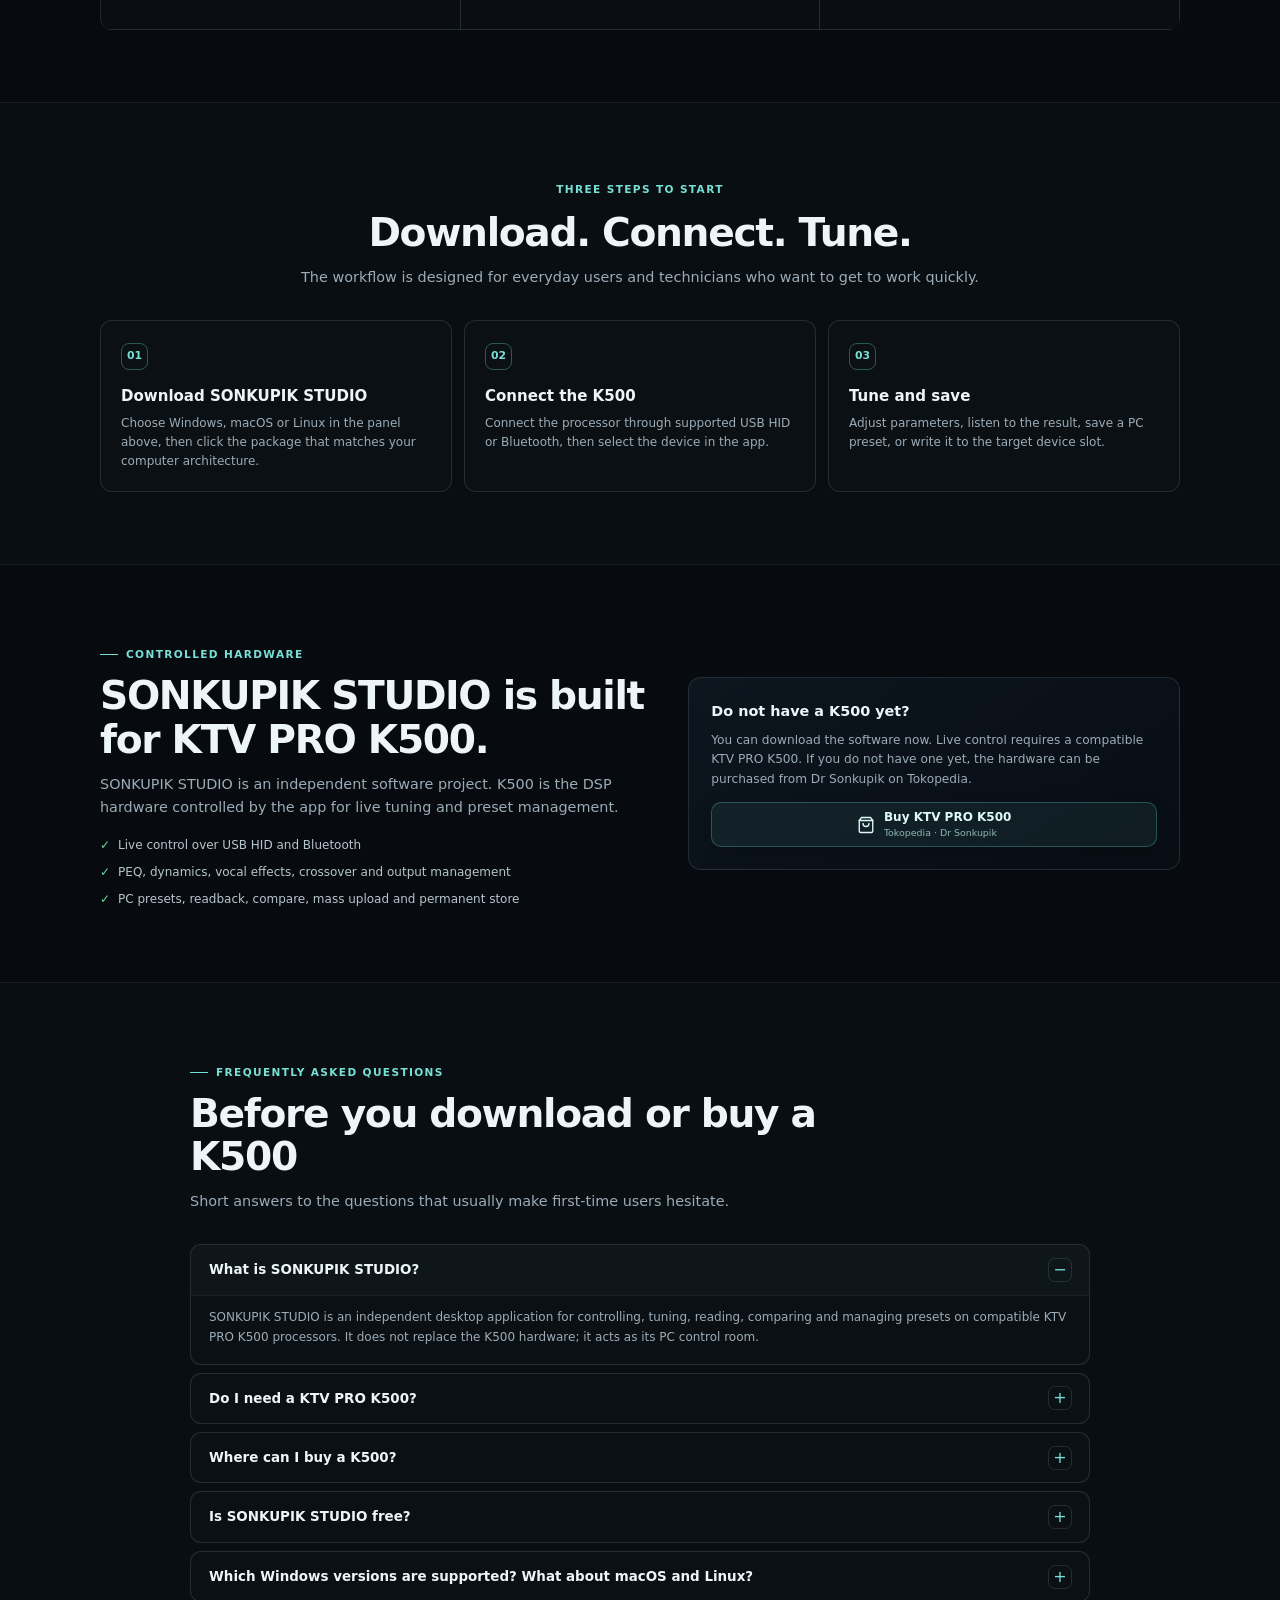
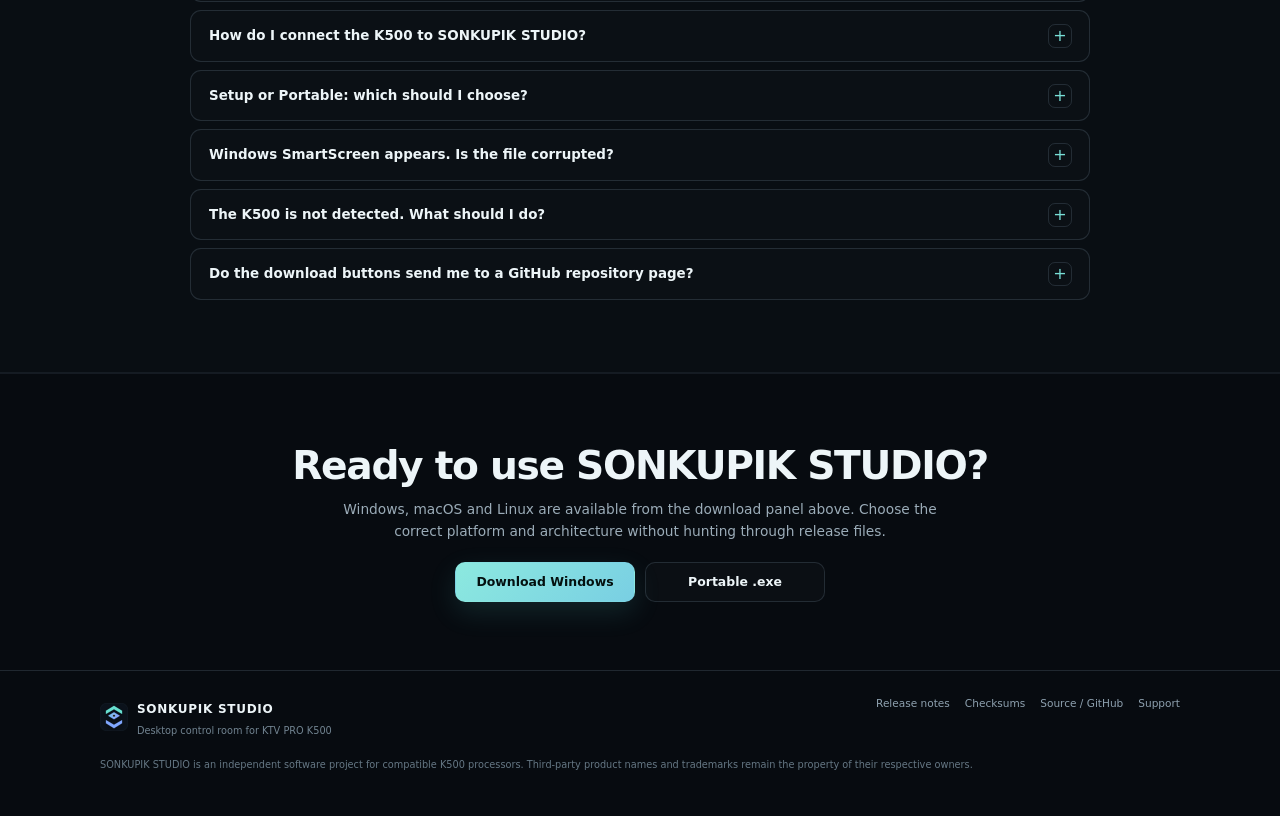
==== commit 80f35a7f: "Use consistent Linux mark in download panel" ====
--- a/site/en/index.html
+++ b/site/en/index.html
@@ -139,7 +139,7 @@
           <p class="package-warning">Not Developer ID signed/notarized yet. macOS Gatekeeper may warn on first launch.</p>
         </article>
         <article class="download-os-card" data-platform-download="linux">
-          <div class="download-os-head"><span class="os-icon-shell is-linux"><svg class="platform-icon os-icon is-linux" viewBox="0 0 24 24" aria-hidden="true" fill="none" stroke="currentColor" stroke-linecap="round" stroke-linejoin="round"><rect x="3" y="4" width="18" height="16" rx="2"/><path d="m7 9 3 3-3 3"/><path d="M13 15h4"/></svg></span><div><strong>Linux</strong><span>x64 or ARM64</span></div><small data-group-status="linux">4 packages</small></div>
+          <div class="download-os-head"><span class="os-icon-shell is-linux"><svg class="platform-icon os-icon is-linux" viewBox="0 0 24 24" aria-hidden="true" fill="none" stroke="currentColor" stroke-width="1.65" stroke-linecap="round" stroke-linejoin="round"><path d="M8.4 9.1c0-4.2 1.3-6.6 3.6-6.6s3.6 2.4 3.6 6.6c0 1.6.6 2.9 1.5 4.4.8 1.4 1.2 2.8.7 3.8-.4.8-1.5.5-2.6-.1-.7 2.4-1.8 4-3.2 4s-2.5-1.6-3.2-4c-1.1.6-2.2.9-2.6.1-.5-1 .1-2.6.8-3.8.8-1.5 1.4-2.8 1.4-4.4Z"/><circle cx="10.6" cy="7.1" r=".45" fill="currentColor" stroke="none"/><circle cx="13.4" cy="7.1" r=".45" fill="currentColor" stroke="none"/><path d="m11.2 8.5.8.6.8-.6"/><path d="M9.8 14c.6.9 1.3 1.4 2.2 1.4s1.6-.5 2.2-1.4"/></svg></span><div><strong>Linux</strong><span>x64 or ARM64</span></div><small data-group-status="linux">4 packages</small></div>
           <div class="linux-arch-row"><span>x64</span><a class="direct-package compact-package" data-platform-variant="linux-x64-appimage" href="https://github.com/masarray/sonkupik-studio/releases/download/v0.8.44/SONKUPIK-STUDIO-0.8.44-Linux-x64.AppImage"><span><strong>AppImage</strong><small>Portable</small></span><b>Download</b></a><a class="direct-package compact-package" data-platform-variant="linux-x64-deb" href="https://github.com/masarray/sonkupik-studio/releases/download/v0.8.44/SONKUPIK-STUDIO-0.8.44-Linux-x64.deb"><span><strong>DEB</strong><small>Debian / Ubuntu</small></span><b>Download</b></a></div>
           <div class="linux-arch-row"><span>ARM64</span><a class="direct-package compact-package" data-platform-variant="linux-arm64-appimage" href="https://github.com/masarray/sonkupik-studio/releases/download/v0.8.44/SONKUPIK-STUDIO-0.8.44-Linux-arm64.AppImage"><span><strong>AppImage</strong><small>Portable</small></span><b>Download</b></a><a class="direct-package compact-package" data-platform-variant="linux-arm64-deb" href="https://github.com/masarray/sonkupik-studio/releases/download/v0.8.44/SONKUPIK-STUDIO-0.8.44-Linux-arm64.deb"><span><strong>DEB</strong><small>Debian / Ubuntu</small></span><b>Download</b></a></div>
         </article>
